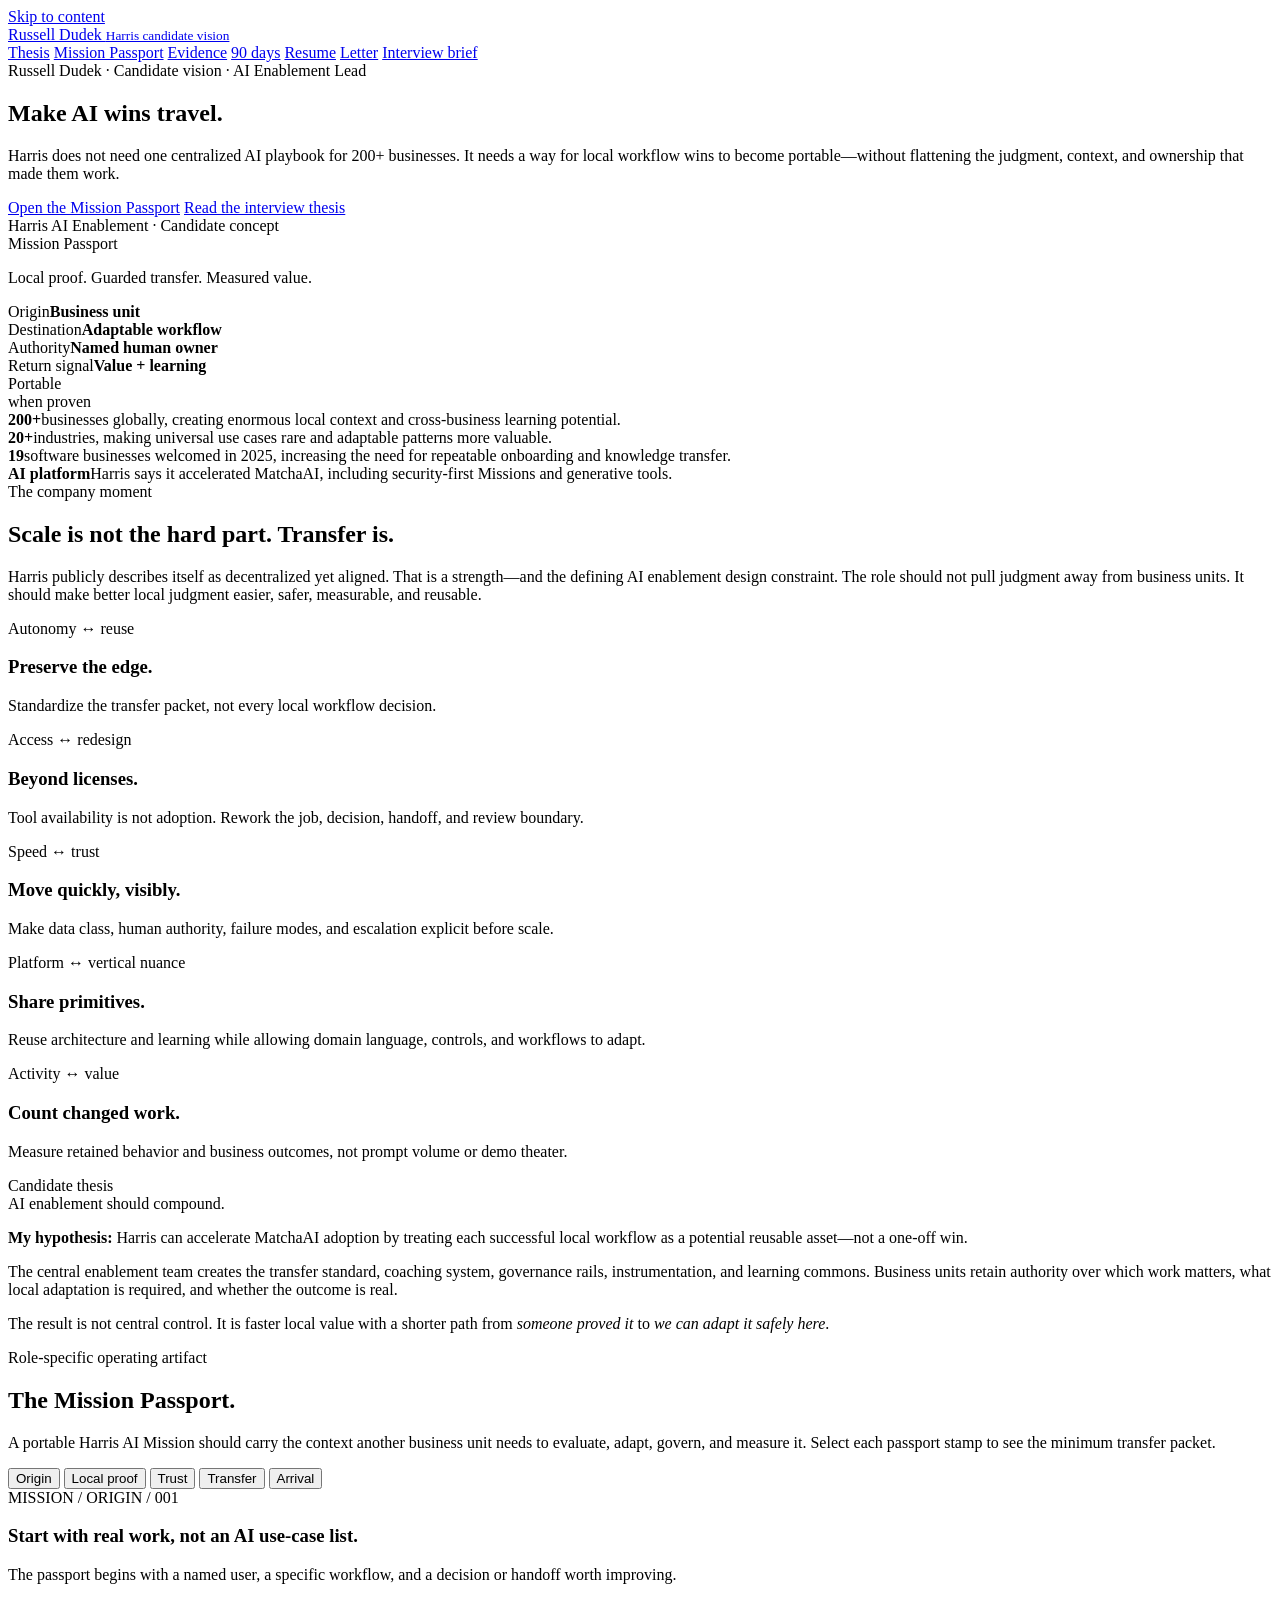
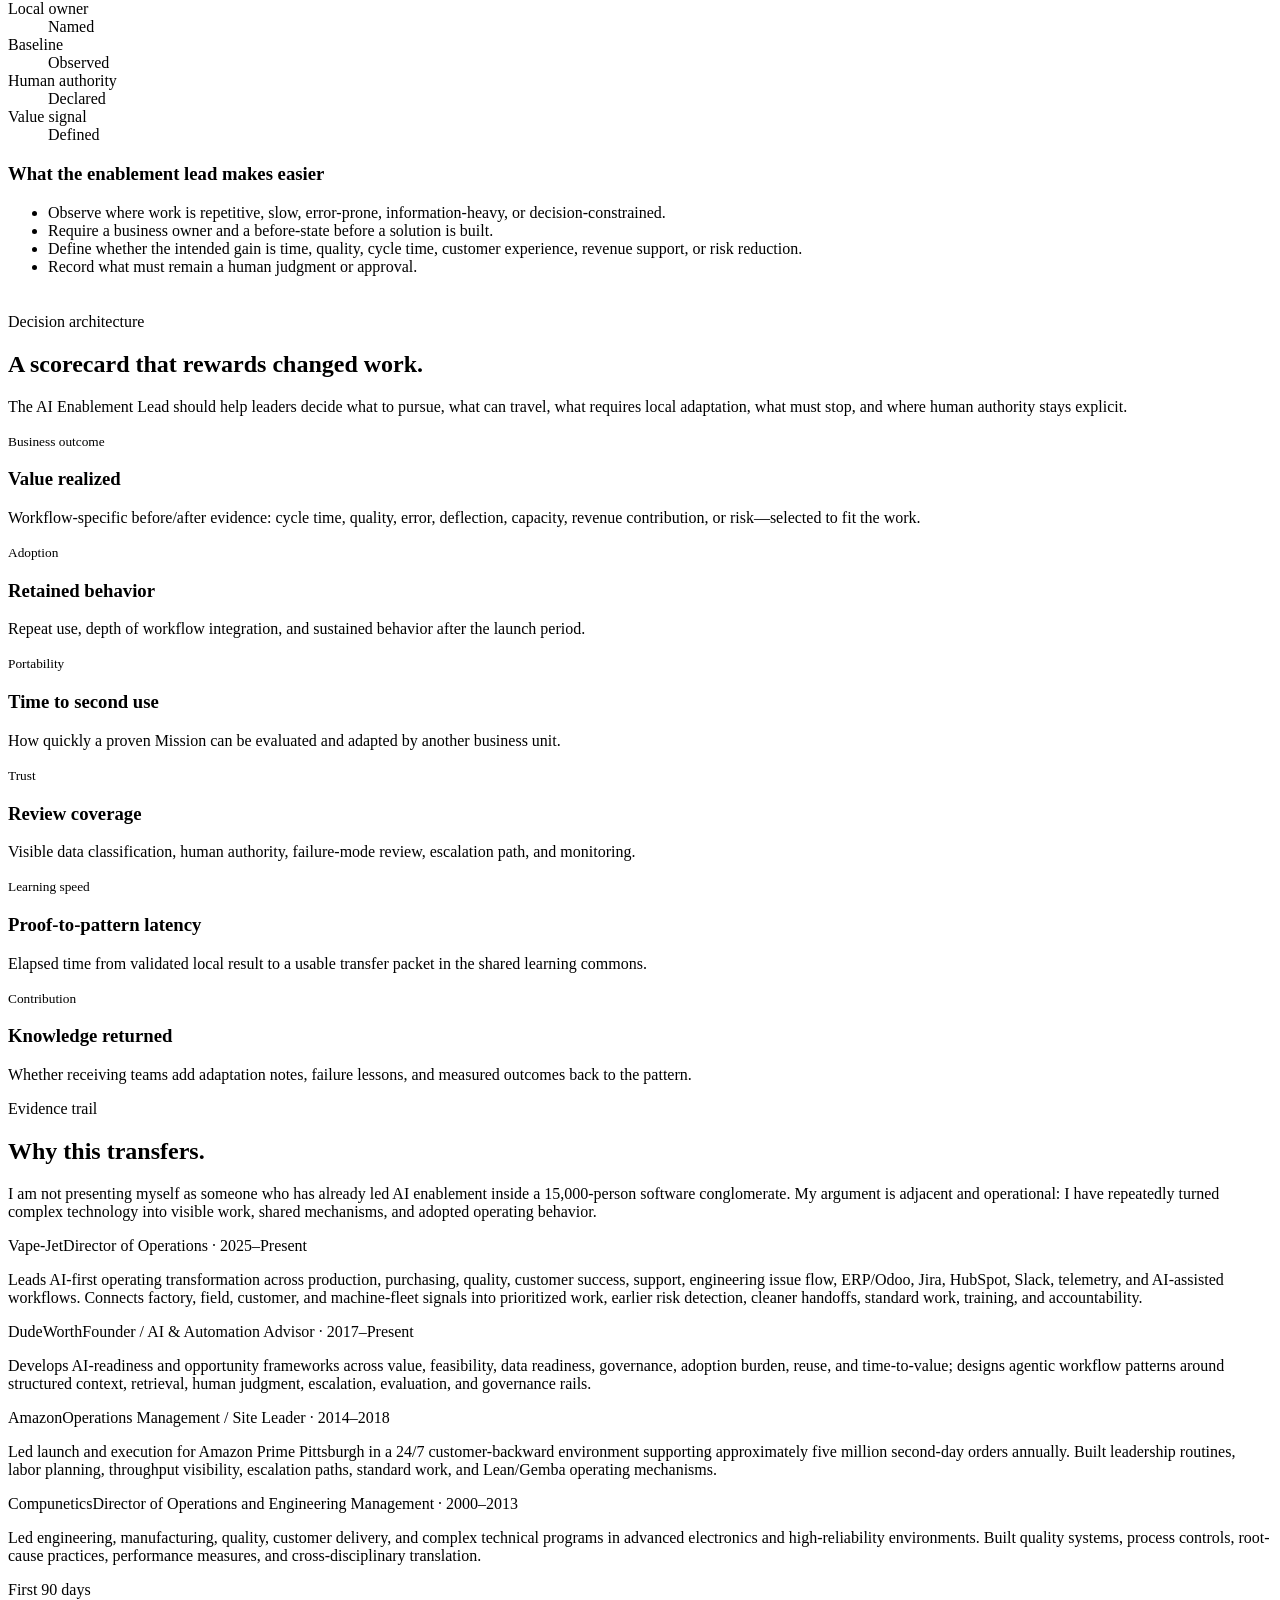
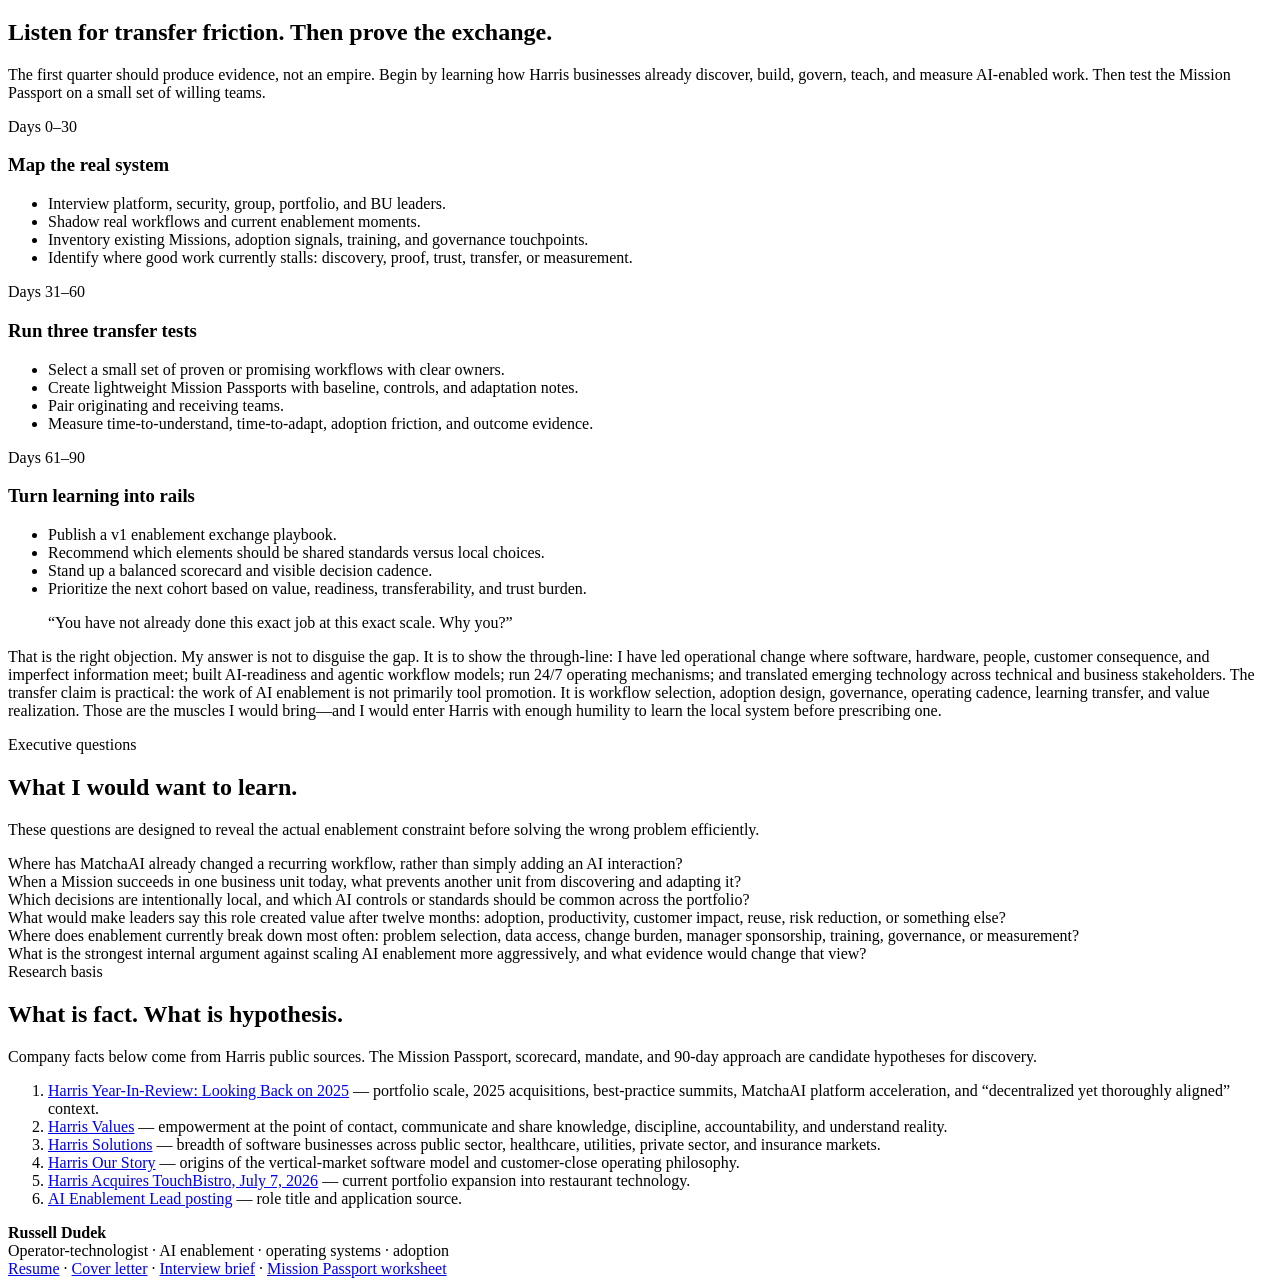
==== index.html @ 9da457a8 "Add candidate vision site" ====
<!doctype html>
<html lang="en">
<head>
  <meta charset="utf-8">
  <meta name="viewport" content="width=device-width,initial-scale=1">
  <meta name="description" content="Russell Dudek candidate vision for Harris AI Enablement Lead: make local AI wins portable without centralizing local judgment.">
  <title>Russell Dudek | AI Enablement Lead Candidate Vision</title>
  <link rel="stylesheet" href="styles.css">
  <script defer src="app.js"></script>
</head>
<body>
<a class="skip-link" href="#main">Skip to content</a>
<header class="site-nav no-print">
  <div class="site-shell inner">
    <a class="brand" href="index.html">Russell Dudek <small>Harris candidate vision</small></a>
    <nav class="nav-links" aria-label="Campaign navigation">
      <a href="#thesis">Thesis</a>
      <a href="#passport">Mission Passport</a>
      <a href="#proof">Evidence</a>
      <a href="#plan">90 days</a>
      <a href="resume.html">Resume</a>
      <a href="cover-letter.html">Letter</a>
      <a href="interview-brief.html">Interview brief</a>
    </nav>
  </div>
</header>

<main id="main">
  <section class="hero">
    <div class="site-shell hero-grid">
      <div>
        <div class="eyebrow">Russell Dudek · Candidate vision · AI Enablement Lead</div>
        <h1>Make AI wins travel.</h1>
        <p class="lede">Harris does not need one centralized AI playbook for 200+ businesses. It needs a way for local workflow wins to become portable—without flattening the judgment, context, and ownership that made them work.</p>
        <div class="hero-actions no-print">
          <a class="button" href="#passport">Open the Mission Passport</a>
          <a class="button secondary" href="interview-brief.html">Read the interview thesis</a>
        </div>
      </div>
      <aside class="passport-cover" aria-label="Mission Passport concept card">
        <div class="passport-mark">Harris AI Enablement · Candidate concept</div>
        <div>
          <div class="passport-title">Mission Passport</div>
          <p>Local proof. Guarded transfer. Measured value.</p>
        </div>
        <div class="passport-meta">
          <div><span>Origin</span><strong>Business unit</strong></div>
          <div><span>Destination</span><strong>Adaptable workflow</strong></div>
          <div><span>Authority</span><strong>Named human owner</strong></div>
          <div><span>Return signal</span><strong>Value + learning</strong></div>
        </div>
        <div class="stamp" aria-hidden="true">Portable<br>when proven</div>
      </aside>
    </div>
  </section>

  <section class="reality-strip" aria-label="Harris company moment">
    <div class="site-shell reality-grid">
      <div class="reality-item"><strong>200+</strong><span>businesses globally, creating enormous local context and cross-business learning potential.</span></div>
      <div class="reality-item"><strong>20+</strong><span>industries, making universal use cases rare and adaptable patterns more valuable.</span></div>
      <div class="reality-item"><strong>19</strong><span>software businesses welcomed in 2025, increasing the need for repeatable onboarding and knowledge transfer.</span></div>
      <div class="reality-item"><strong>AI platform</strong><span>Harris says it accelerated MatchaAI, including security-first Missions and generative tools.</span></div>
    </div>
  </section>

  <section class="section" id="moment">
    <div class="site-shell">
      <div class="section-head">
        <div><div class="eyebrow">The company moment</div><h2>Scale is not the hard part. Transfer is.</h2></div>
        <p>Harris publicly describes itself as decentralized yet aligned. That is a strength—and the defining AI enablement design constraint. The role should not pull judgment away from business units. It should make better local judgment easier, safer, measurable, and reusable.</p>
      </div>
      <div class="tension-board" aria-label="Operating tensions">
        <article class="tension"><div><div class="versus">Autonomy ↔ reuse</div><h3>Preserve the edge.</h3></div><p>Standardize the transfer packet, not every local workflow decision.</p></article>
        <article class="tension"><div><div class="versus">Access ↔ redesign</div><h3>Beyond licenses.</h3></div><p>Tool availability is not adoption. Rework the job, decision, handoff, and review boundary.</p></article>
        <article class="tension"><div><div class="versus">Speed ↔ trust</div><h3>Move quickly, visibly.</h3></div><p>Make data class, human authority, failure modes, and escalation explicit before scale.</p></article>
        <article class="tension"><div><div class="versus">Platform ↔ vertical nuance</div><h3>Share primitives.</h3></div><p>Reuse architecture and learning while allowing domain language, controls, and workflows to adapt.</p></article>
        <article class="tension"><div><div class="versus">Activity ↔ value</div><h3>Count changed work.</h3></div><p>Measure retained behavior and business outcomes, not prompt volume or demo theater.</p></article>
      </div>
    </div>
  </section>

  <section class="section" id="thesis">
    <div class="site-shell thesis-panel">
      <div>
        <div class="eyebrow">Candidate thesis</div>
        <div class="thesis-quote">AI enablement should compound.</div>
      </div>
      <div class="thesis-detail">
        <p><strong>My hypothesis:</strong> Harris can accelerate MatchaAI adoption by treating each successful local workflow as a potential reusable asset—not a one-off win.</p>
        <p>The central enablement team creates the transfer standard, coaching system, governance rails, instrumentation, and learning commons. Business units retain authority over which work matters, what local adaptation is required, and whether the outcome is real.</p>
        <p>The result is not central control. It is faster local value with a shorter path from <em>someone proved it</em> to <em>we can adapt it safely here</em>.</p>
      </div>
    </div>
  </section>

  <section class="section" id="passport">
    <div class="site-shell">
      <div class="section-head">
        <div><div class="eyebrow">Role-specific operating artifact</div><h2>The Mission Passport.</h2></div>
        <p>A portable Harris AI Mission should carry the context another business unit needs to evaluate, adapt, govern, and measure it. Select each passport stamp to see the minimum transfer packet.</p>
      </div>
      <div class="passport-lab">
        <div class="passport-tabs" role="tablist" aria-label="Mission Passport stamps">
          <button class="passport-tab" role="tab" aria-selected="true" aria-controls="passport-panel" data-passport="origin">Origin</button>
          <button class="passport-tab" role="tab" aria-selected="false" aria-controls="passport-panel" data-passport="proof">Local proof</button>
          <button class="passport-tab" role="tab" aria-selected="false" aria-controls="passport-panel" data-passport="trust">Trust</button>
          <button class="passport-tab" role="tab" aria-selected="false" aria-controls="passport-panel" data-passport="transfer">Transfer</button>
          <button class="passport-tab" role="tab" aria-selected="false" aria-controls="passport-panel" data-passport="arrival">Arrival</button>
        </div>
        <div class="passport-panel" id="passport-panel" role="tabpanel" aria-live="polite">
          <article class="passport-card">
            <div class="serial" id="passport-serial">MISSION / ORIGIN / 001</div>
            <h3 id="passport-title">Start with real work, not an AI use-case list.</h3>
            <p id="passport-summary">The passport begins with a named user, a specific workflow, and a decision or handoff worth improving.</p>
            <dl>
              <div><dt>Local owner</dt><dd id="passport-owner">Named</dd></div>
              <div><dt>Baseline</dt><dd id="passport-baseline">Observed</dd></div>
              <div><dt>Human authority</dt><dd id="passport-authority">Declared</dd></div>
              <div><dt>Value signal</dt><dd id="passport-value">Defined</dd></div>
            </dl>
          </article>
          <div class="passport-explain">
            <h3 id="passport-explain-title">What the enablement lead makes easier</h3>
            <ul id="passport-list">
              <li>Observe where work is repetitive, slow, error-prone, information-heavy, or decision-constrained.</li>
              <li>Require a business owner and a before-state before a solution is built.</li>
              <li>Define whether the intended gain is time, quality, cycle time, customer experience, revenue support, or risk reduction.</li>
              <li>Record what must remain a human judgment or approval.</li>
            </ul>
          </div>
        </div>
        <p style="margin:1.2rem 0 0;color:rgba(255,255,255,.68)">This is a candidate operating hypothesis for discovery—not a claim about Harris internal process.</p>
      </div>
    </div>
  </section>

  <section class="section" id="scorecard">
    <div class="site-shell">
      <div class="section-head">
        <div><div class="eyebrow">Decision architecture</div><h2>A scorecard that rewards changed work.</h2></div>
        <p>The AI Enablement Lead should help leaders decide what to pursue, what can travel, what requires local adaptation, what must stop, and where human authority stays explicit.</p>
      </div>
      <div class="scorecard">
        <article class="metric"><small>Business outcome</small><h3>Value realized</h3><p>Workflow-specific before/after evidence: cycle time, quality, error, deflection, capacity, revenue contribution, or risk—selected to fit the work.</p></article>
        <article class="metric"><small>Adoption</small><h3>Retained behavior</h3><p>Repeat use, depth of workflow integration, and sustained behavior after the launch period.</p></article>
        <article class="metric"><small>Portability</small><h3>Time to second use</h3><p>How quickly a proven Mission can be evaluated and adapted by another business unit.</p></article>
        <article class="metric"><small>Trust</small><h3>Review coverage</h3><p>Visible data classification, human authority, failure-mode review, escalation path, and monitoring.</p></article>
        <article class="metric"><small>Learning speed</small><h3>Proof-to-pattern latency</h3><p>Elapsed time from validated local result to a usable transfer packet in the shared learning commons.</p></article>
        <article class="metric"><small>Contribution</small><h3>Knowledge returned</h3><p>Whether receiving teams add adaptation notes, failure lessons, and measured outcomes back to the pattern.</p></article>
      </div>
    </div>
  </section>

  <section class="section" id="proof">
    <div class="site-shell">
      <div class="section-head">
        <div><div class="eyebrow">Evidence trail</div><h2>Why this transfers.</h2></div>
        <p>I am not presenting myself as someone who has already led AI enablement inside a 15,000-person software conglomerate. My argument is adjacent and operational: I have repeatedly turned complex technology into visible work, shared mechanisms, and adopted operating behavior.</p>
      </div>
      <div class="proof-trail">
        <article class="proof-item"><div class="where">Vape-Jet<span>Director of Operations · 2025–Present</span></div><p>Leads AI-first operating transformation across production, purchasing, quality, customer success, support, engineering issue flow, ERP/Odoo, Jira, HubSpot, Slack, telemetry, and AI-assisted workflows. Connects factory, field, customer, and machine-fleet signals into prioritized work, earlier risk detection, cleaner handoffs, standard work, training, and accountability.</p></article>
        <article class="proof-item"><div class="where">DudeWorth<span>Founder / AI & Automation Advisor · 2017–Present</span></div><p>Develops AI-readiness and opportunity frameworks across value, feasibility, data readiness, governance, adoption burden, reuse, and time-to-value; designs agentic workflow patterns around structured context, retrieval, human judgment, escalation, evaluation, and governance rails.</p></article>
        <article class="proof-item"><div class="where">Amazon<span>Operations Management / Site Leader · 2014–2018</span></div><p>Led launch and execution for Amazon Prime Pittsburgh in a 24/7 customer-backward environment supporting approximately five million second-day orders annually. Built leadership routines, labor planning, throughput visibility, escalation paths, standard work, and Lean/Gemba operating mechanisms.</p></article>
        <article class="proof-item"><div class="where">Compunetics<span>Director of Operations and Engineering Management · 2000–2013</span></div><p>Led engineering, manufacturing, quality, customer delivery, and complex technical programs in advanced electronics and high-reliability environments. Built quality systems, process controls, root-cause practices, performance measures, and cross-disciplinary translation.</p></article>
      </div>
    </div>
  </section>

  <section class="section" id="plan">
    <div class="site-shell">
      <div class="section-head">
        <div><div class="eyebrow">First 90 days</div><h2>Listen for transfer friction. Then prove the exchange.</h2></div>
        <p>The first quarter should produce evidence, not an empire. Begin by learning how Harris businesses already discover, build, govern, teach, and measure AI-enabled work. Then test the Mission Passport on a small set of willing teams.</p>
      </div>
      <div class="timeline">
        <article class="phase"><div class="days">Days 0–30</div><h3>Map the real system</h3><ul><li>Interview platform, security, group, portfolio, and BU leaders.</li><li>Shadow real workflows and current enablement moments.</li><li>Inventory existing Missions, adoption signals, training, and governance touchpoints.</li><li>Identify where good work currently stalls: discovery, proof, trust, transfer, or measurement.</li></ul></article>
        <article class="phase"><div class="days">Days 31–60</div><h3>Run three transfer tests</h3><ul><li>Select a small set of proven or promising workflows with clear owners.</li><li>Create lightweight Mission Passports with baseline, controls, and adaptation notes.</li><li>Pair originating and receiving teams.</li><li>Measure time-to-understand, time-to-adapt, adoption friction, and outcome evidence.</li></ul></article>
        <article class="phase"><div class="days">Days 61–90</div><h3>Turn learning into rails</h3><ul><li>Publish a v1 enablement exchange playbook.</li><li>Recommend which elements should be shared standards versus local choices.</li><li>Stand up a balanced scorecard and visible decision cadence.</li><li>Prioritize the next cohort based on value, readiness, transferability, and trust burden.</li></ul></article>
      </div>
    </div>
  </section>

  <section class="section">
    <div class="site-shell objection">
      <blockquote>“You have not already done this exact job at this exact scale. Why you?”</blockquote>
      <p>That is the right objection. My answer is not to disguise the gap. It is to show the through-line: I have led operational change where software, hardware, people, customer consequence, and imperfect information meet; built AI-readiness and agentic workflow models; run 24/7 operating mechanisms; and translated emerging technology across technical and business stakeholders. The transfer claim is practical: the work of AI enablement is not primarily tool promotion. It is workflow selection, adoption design, governance, operating cadence, learning transfer, and value realization. Those are the muscles I would bring—and I would enter Harris with enough humility to learn the local system before prescribing one.</p>
    </div>
  </section>

  <section class="section" id="questions">
    <div class="site-shell">
      <div class="section-head">
        <div><div class="eyebrow">Executive questions</div><h2>What I would want to learn.</h2></div>
        <p>These questions are designed to reveal the actual enablement constraint before solving the wrong problem efficiently.</p>
      </div>
      <div class="questions">
        <div class="question">Where has MatchaAI already changed a recurring workflow, rather than simply adding an AI interaction?</div>
        <div class="question">When a Mission succeeds in one business unit today, what prevents another unit from discovering and adapting it?</div>
        <div class="question">Which decisions are intentionally local, and which AI controls or standards should be common across the portfolio?</div>
        <div class="question">What would make leaders say this role created value after twelve months: adoption, productivity, customer impact, reuse, risk reduction, or something else?</div>
        <div class="question">Where does enablement currently break down most often: problem selection, data access, change burden, manager sponsorship, training, governance, or measurement?</div>
        <div class="question">What is the strongest internal argument against scaling AI enablement more aggressively, and what evidence would change that view?</div>
      </div>
    </div>
  </section>

  <section class="section" id="sources">
    <div class="site-shell">
      <div class="section-head">
        <div><div class="eyebrow">Research basis</div><h2>What is fact. What is hypothesis.</h2></div>
        <p>Company facts below come from Harris public sources. The Mission Passport, scorecard, mandate, and 90-day approach are candidate hypotheses for discovery.</p>
      </div>
      <ol class="sources">
        <li><a href="https://www.harriscomputer.com/news/harris-year-in-review-looking-back-on-2025">Harris Year-In-Review: Looking Back on 2025</a> — portfolio scale, 2025 acquisitions, best-practice summits, MatchaAI platform acceleration, and “decentralized yet thoroughly aligned” context.</li>
        <li><a href="https://www.harriscomputer.com/values">Harris Values</a> — empowerment at the point of contact, communicate and share knowledge, discipline, accountability, and understand reality.</li>
        <li><a href="https://www.harriscomputer.com/solutions">Harris Solutions</a> — breadth of software businesses across public sector, healthcare, utilities, private sector, and insurance markets.</li>
        <li><a href="https://www.harriscomputer.com/our-story">Harris Our Story</a> — origins of the vertical-market software model and customer-close operating philosophy.</li>
        <li><a href="https://www.harriscomputer.com/news/harris-acquires-touchbistro">Harris Acquires TouchBistro, July 7, 2026</a> — current portfolio expansion into restaurant technology.</li>
        <li><a href="https://harriscomputer.wd3.myworkdayjobs.com/en-US/1/job/Texas-United-States/XMLNAME--Remote--AI-Enablement-Lead_R0044690-6?source=LinkedIn">AI Enablement Lead posting</a> — role title and application source.</li>
      </ol>
    </div>
  </section>
</main>

<footer>
  <div class="site-shell footer-grid">
    <div><strong>Russell Dudek</strong><br><span style="color:var(--ink-soft)">Operator-technologist · AI enablement · operating systems · adoption</span></div>
    <div class="no-print"><a href="resume.html">Resume</a> · <a href="cover-letter.html">Cover letter</a> · <a href="interview-brief.html">Interview brief</a> · <a href="mission-passport.html">Mission Passport worksheet</a></div>
  </div>
</footer>
</body>
</html>
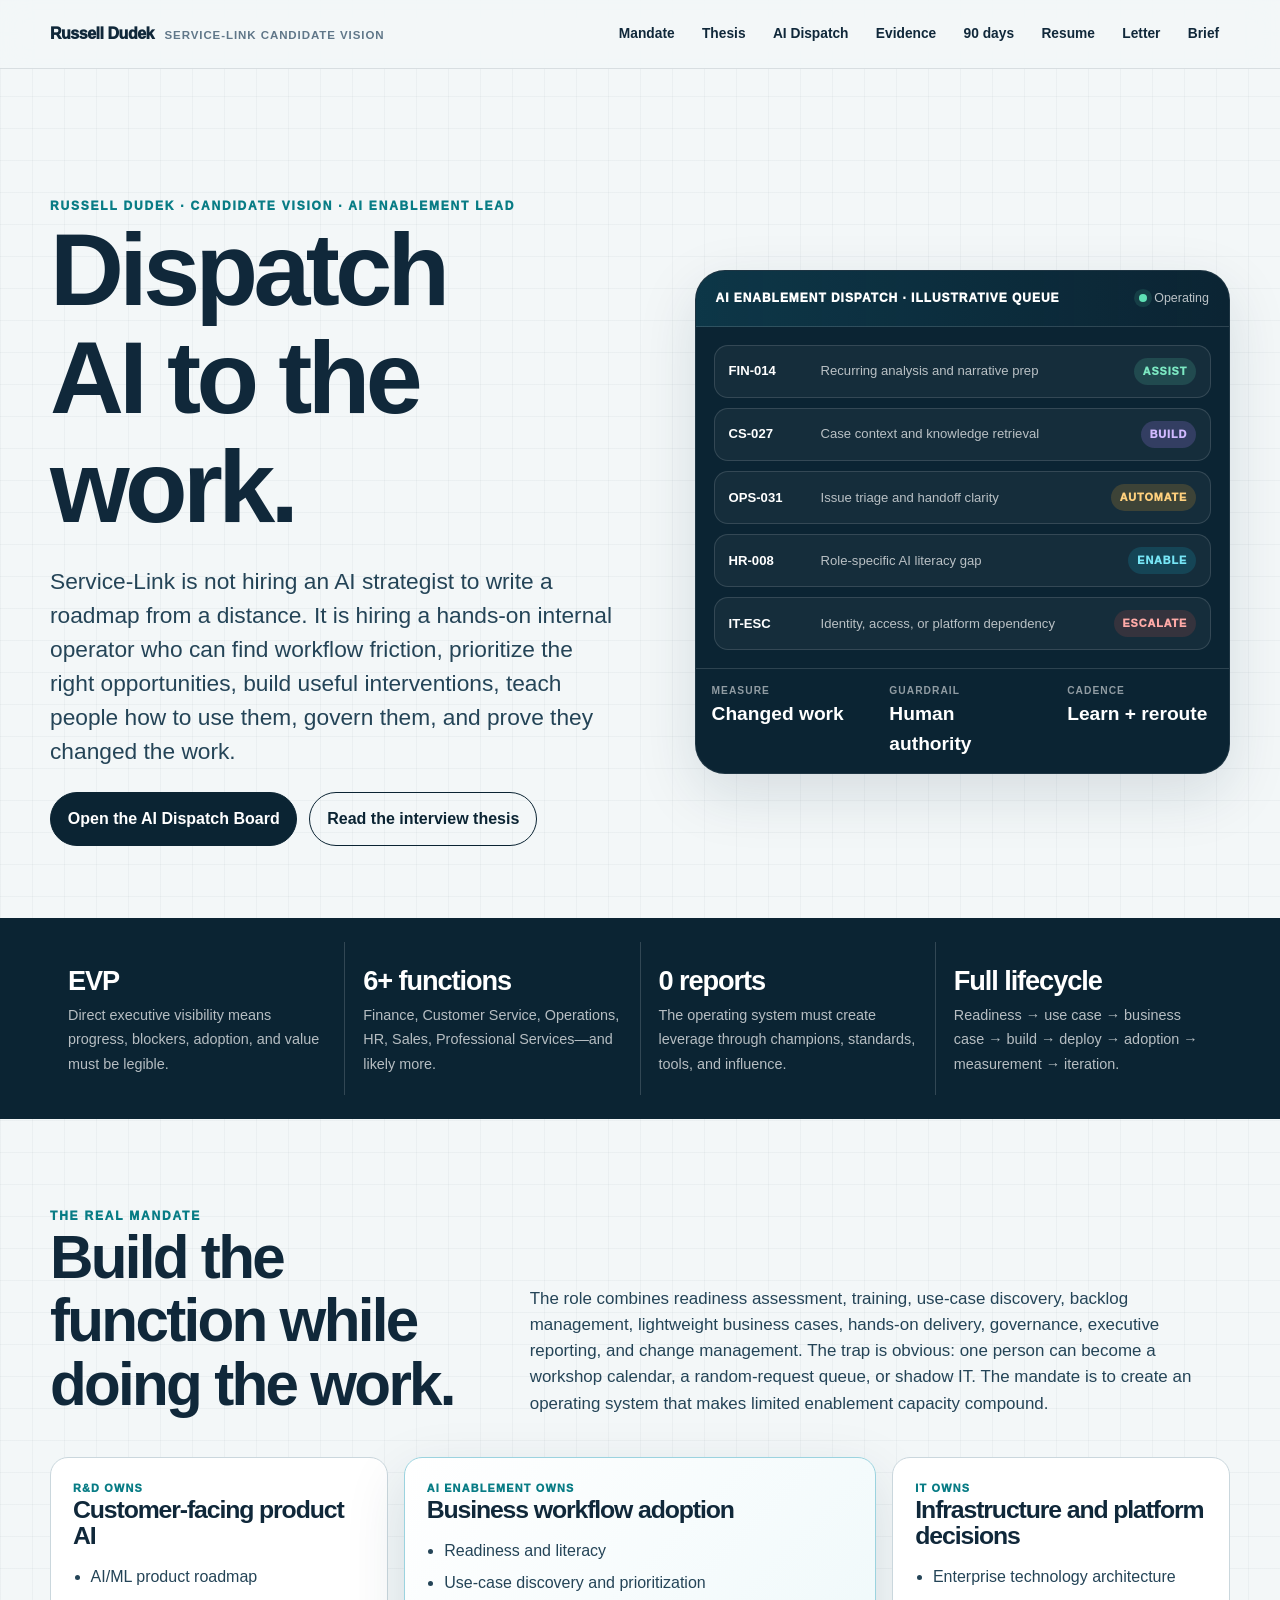
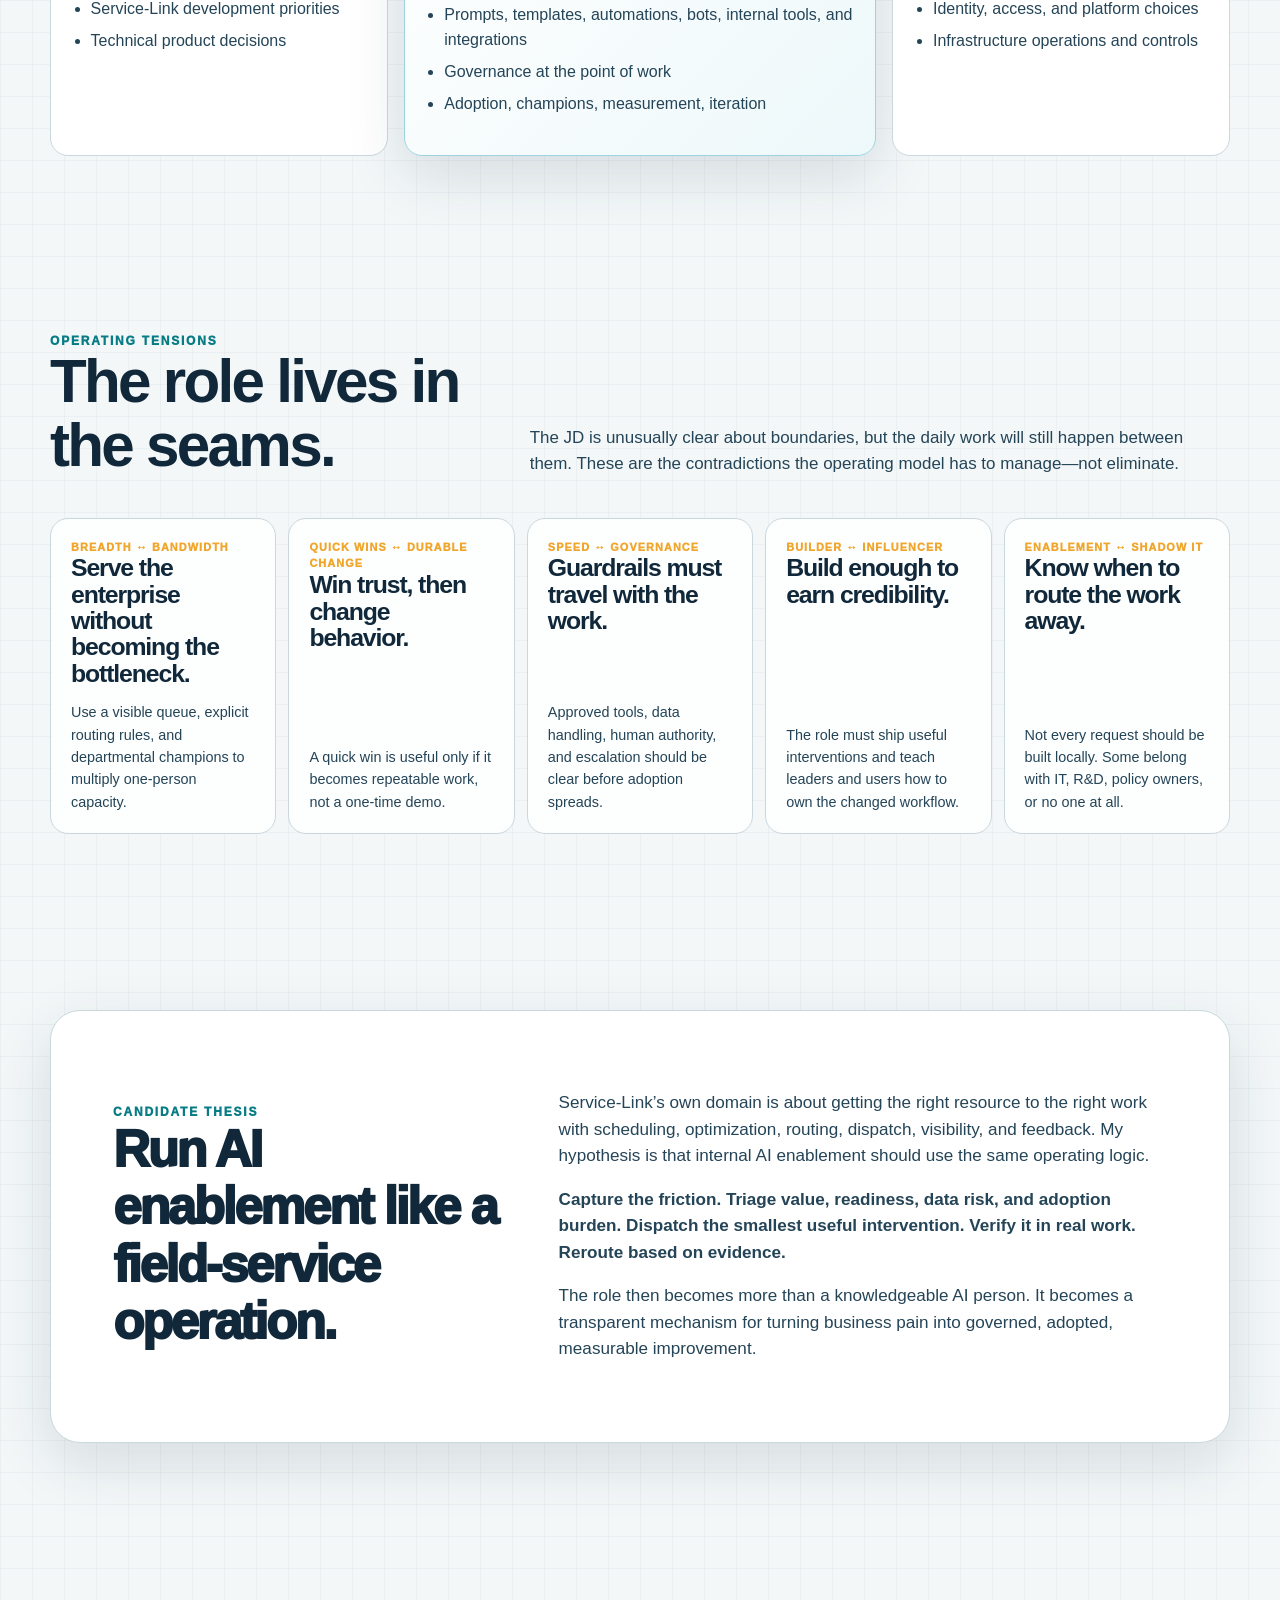
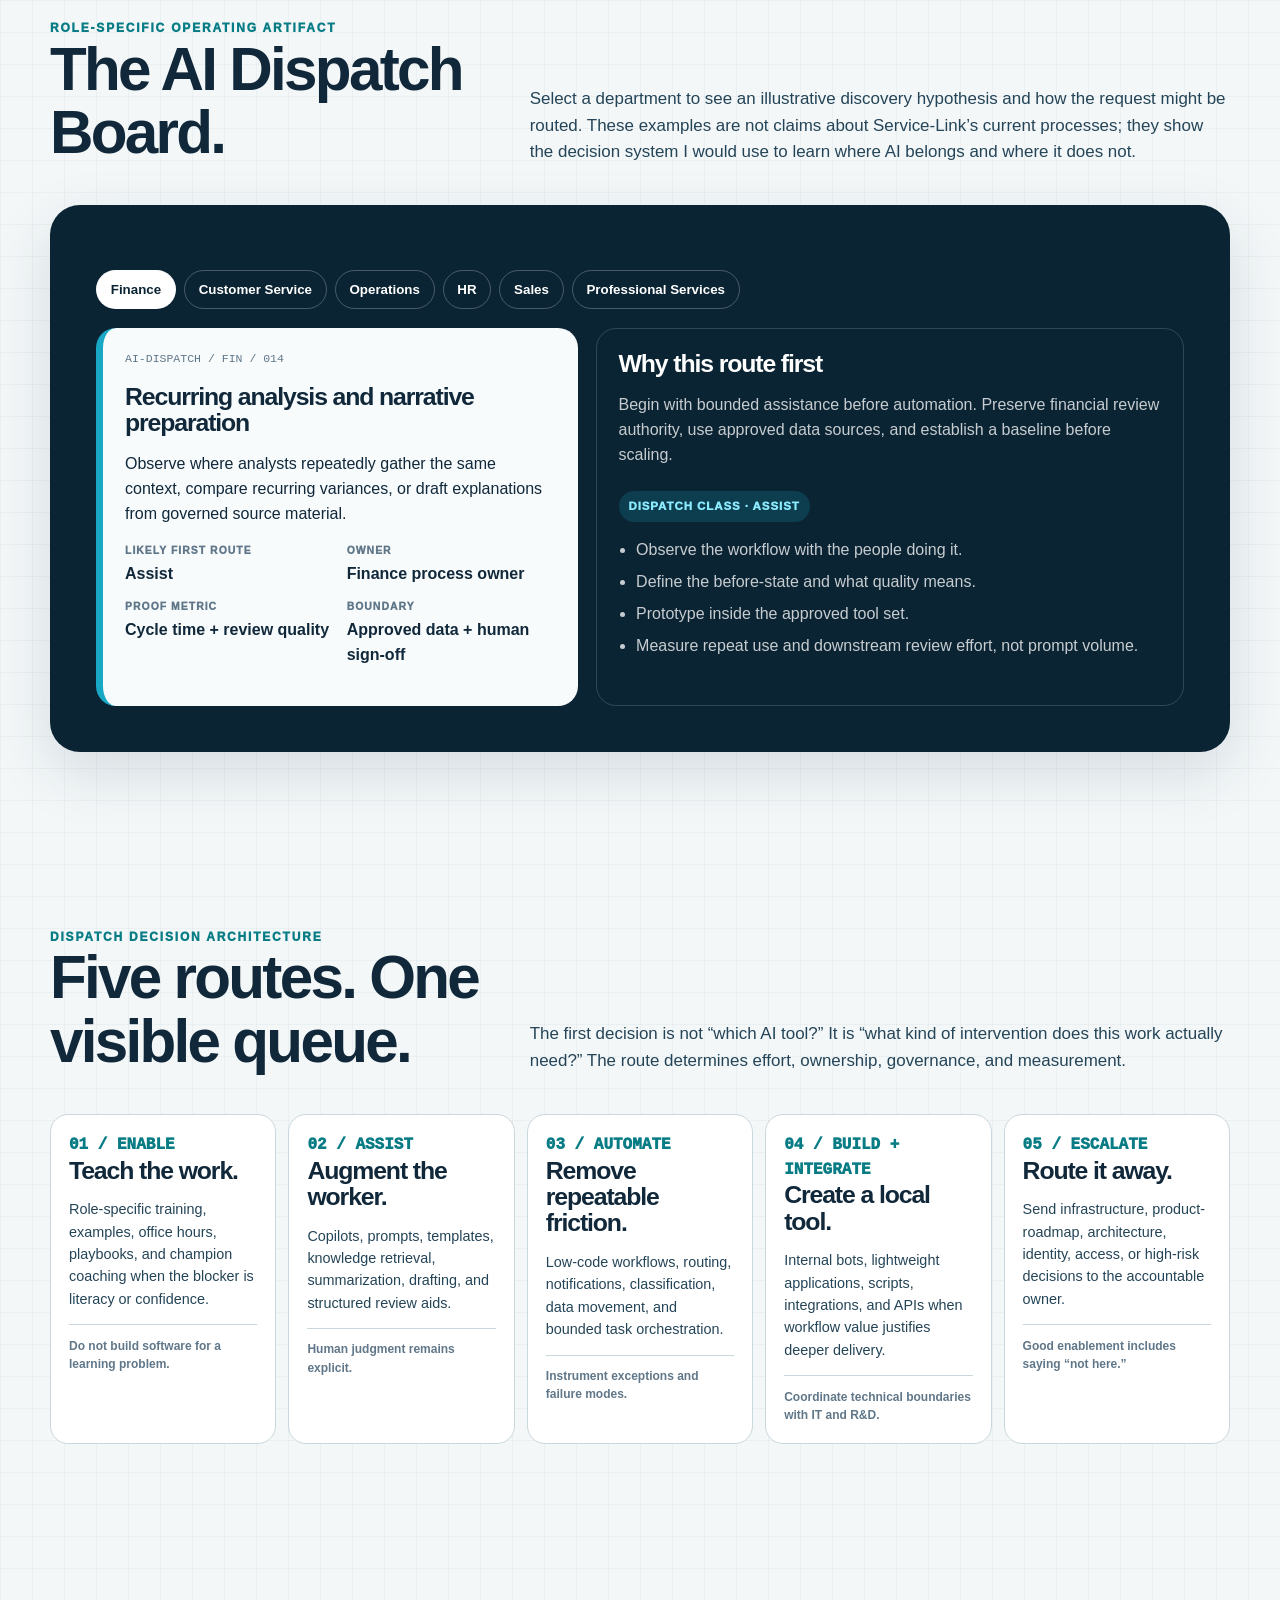
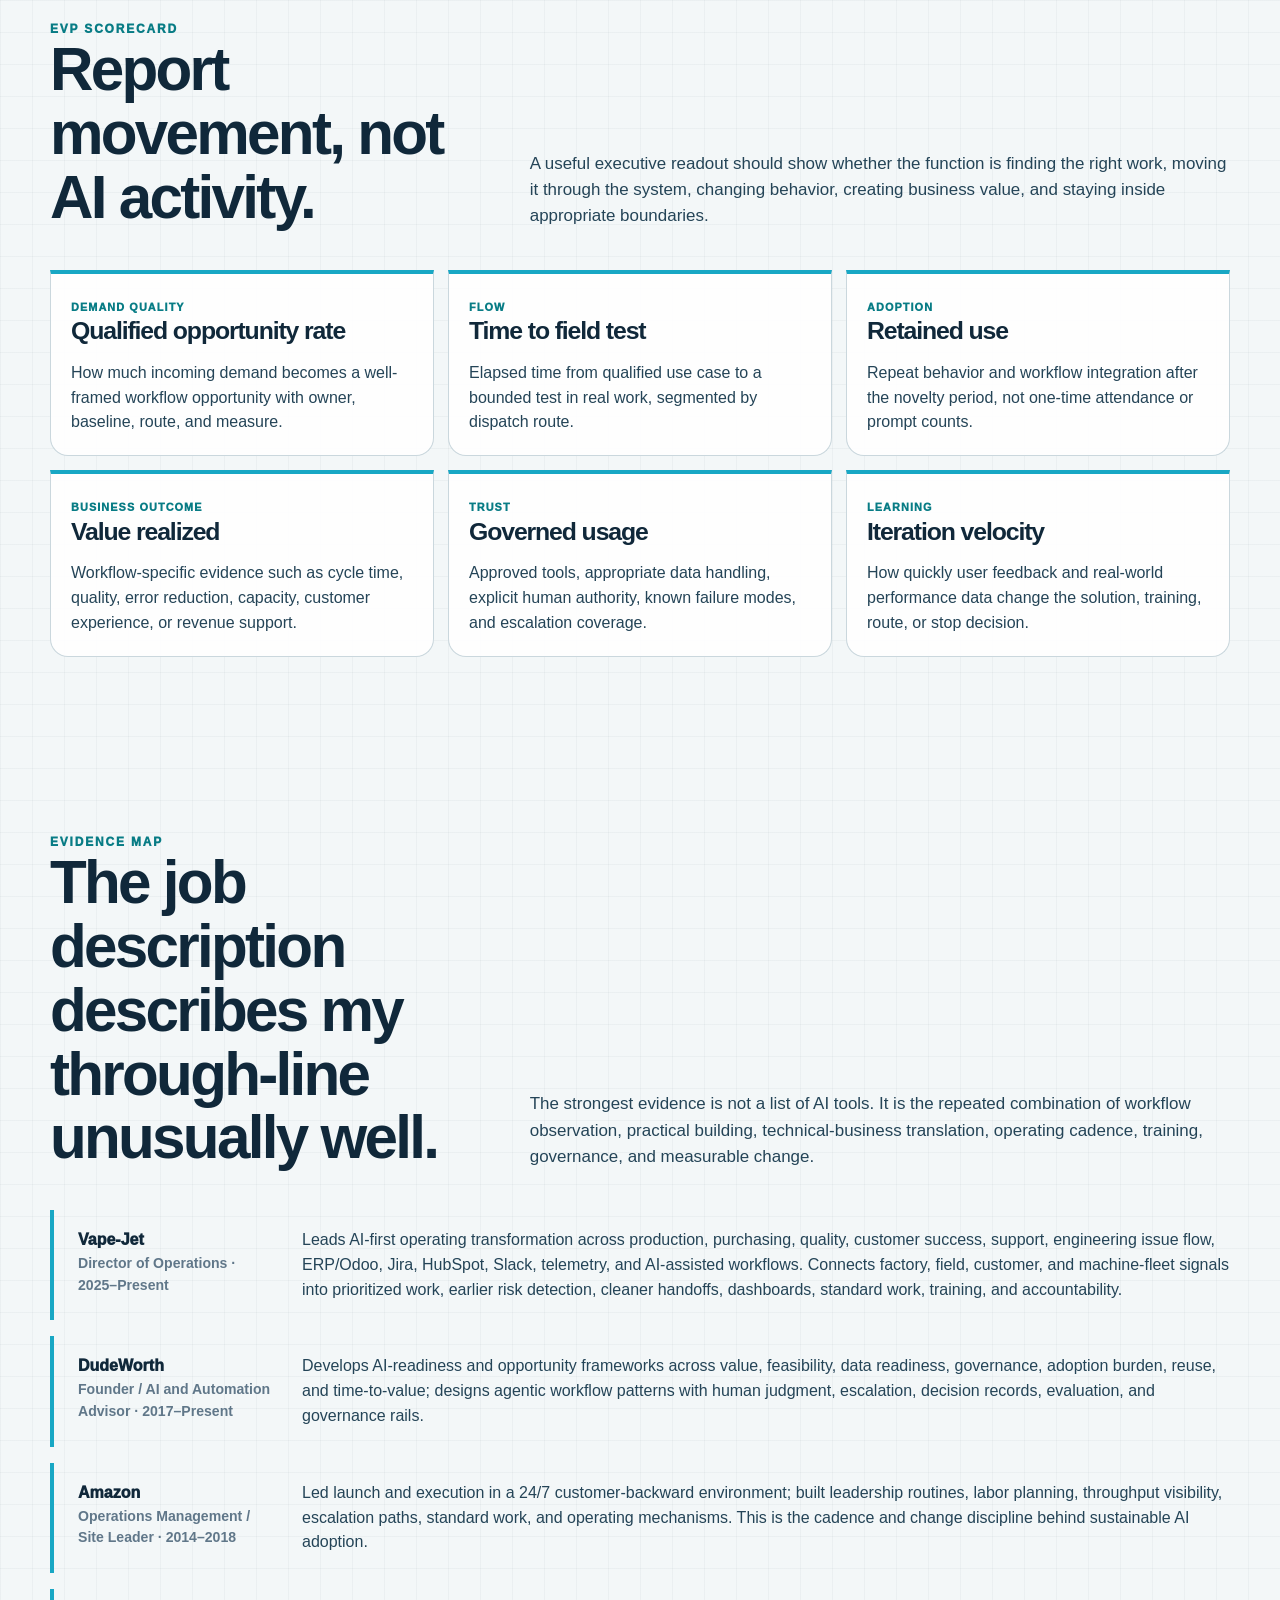
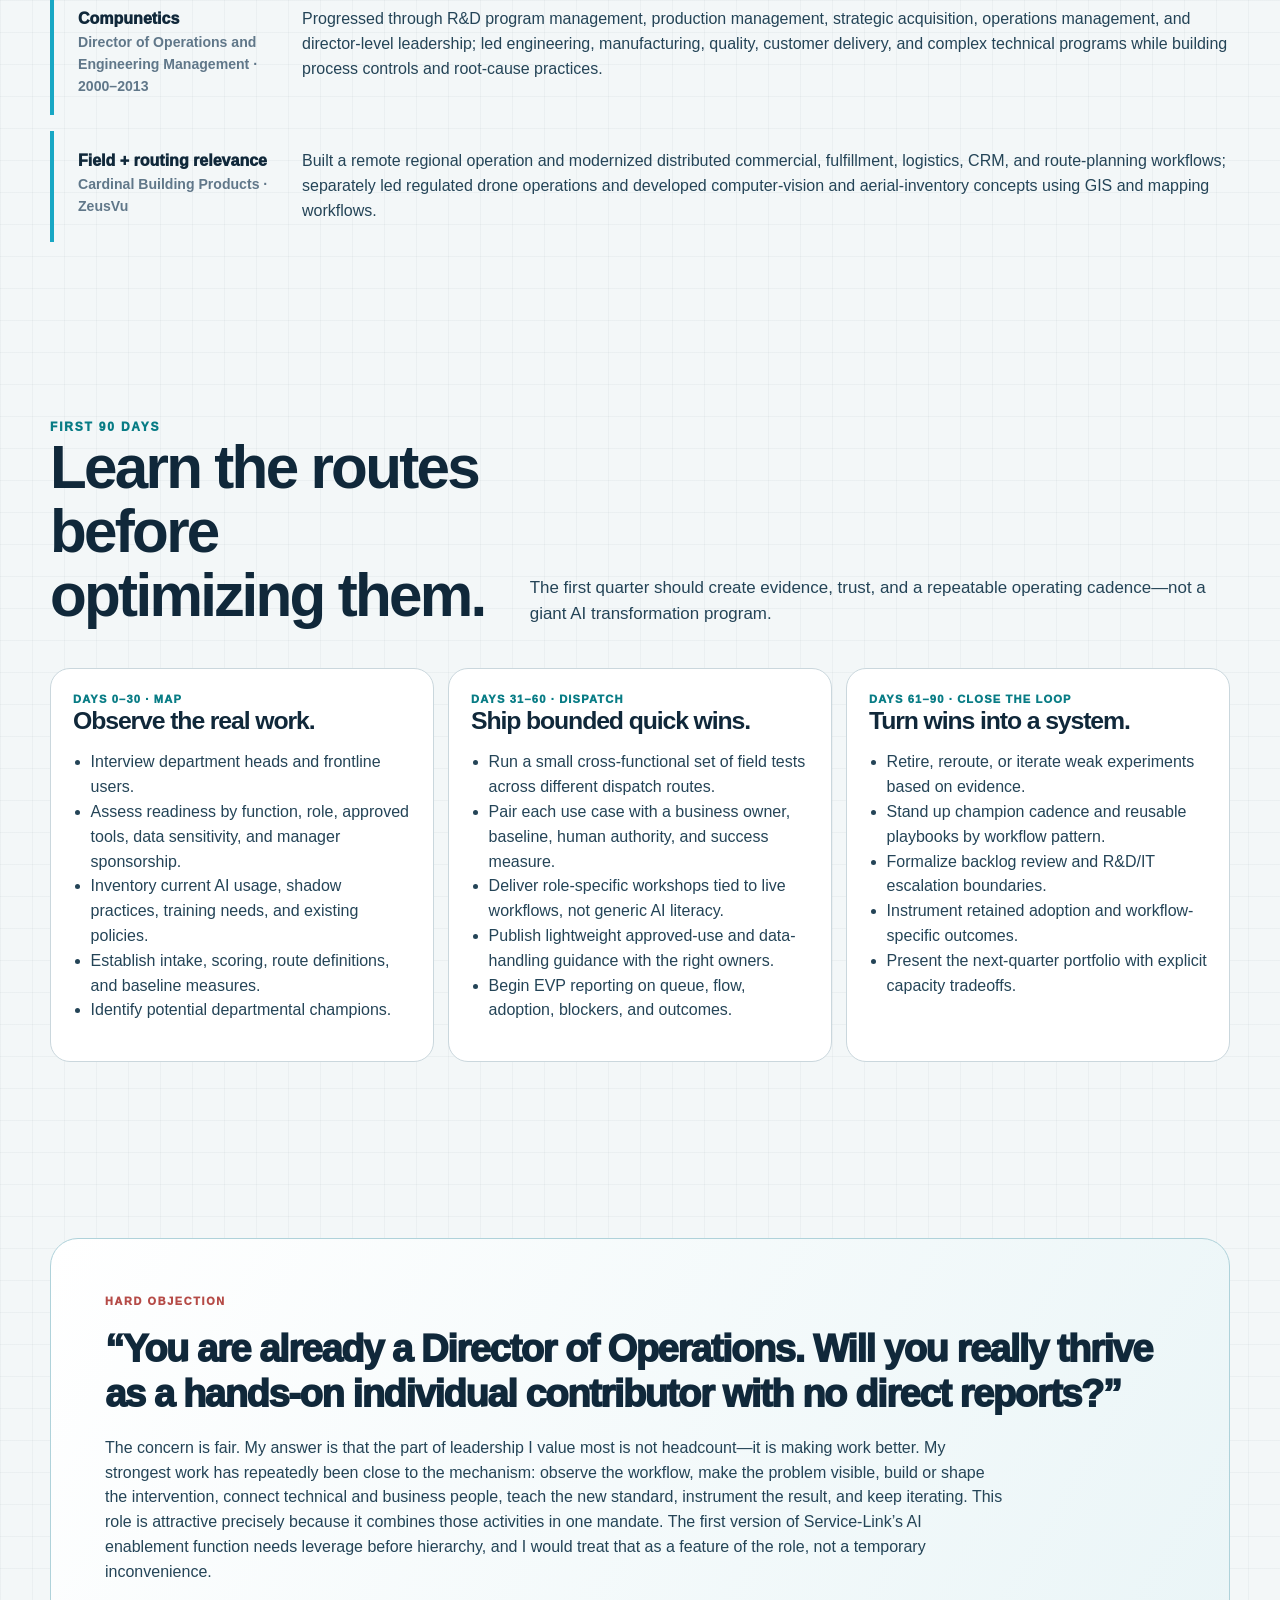
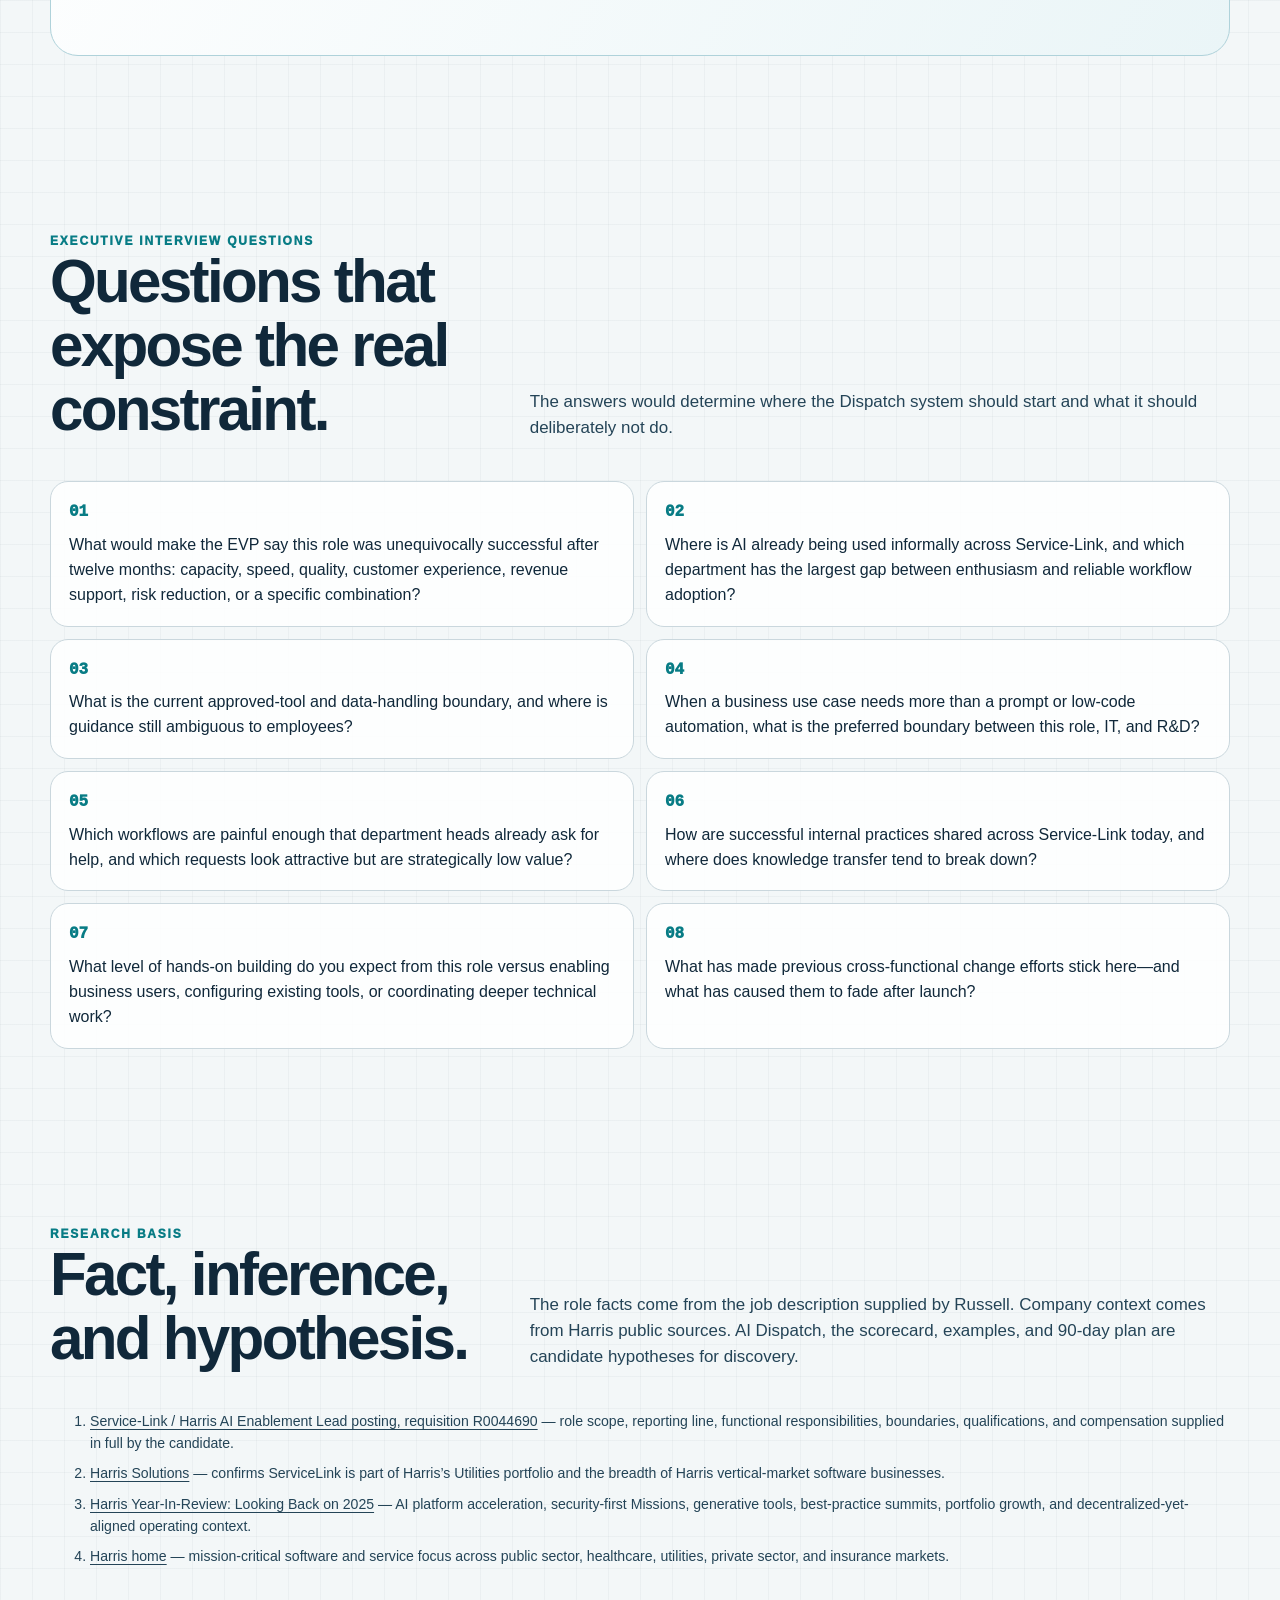
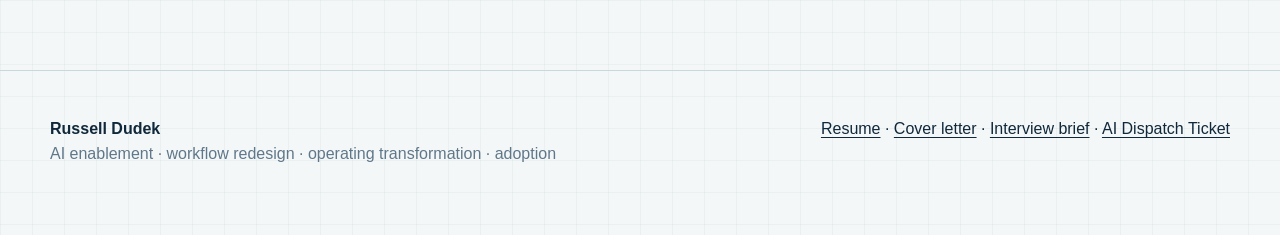
==== commit ffe3fefb: "Replace candidate vision with Service-Link AI Dispatch campaign" ====
--- a/index.html
+++ b/index.html
@@ -3,8 +3,8 @@
 <head>
   <meta charset="utf-8">
   <meta name="viewport" content="width=device-width,initial-scale=1">
-  <meta name="description" content="Russell Dudek candidate vision for Harris AI Enablement Lead: make local AI wins portable without centralizing local judgment.">
-  <title>Russell Dudek | AI Enablement Lead Candidate Vision</title>
+  <meta name="description" content="Russell Dudek candidate vision for Service-Link AI Enablement Lead: dispatch AI to the work, then prove it changed the work.">
+  <title>Russell Dudek | Service-Link AI Enablement Lead Candidate Vision</title>
   <link rel="stylesheet" href="styles.css">
   <script defer src="app.js"></script>
 </head>
@@ -12,124 +12,154 @@
 <a class="skip-link" href="#main">Skip to content</a>
 <header class="site-nav no-print">
   <div class="site-shell inner">
-    <a class="brand" href="index.html">Russell Dudek <small>Harris candidate vision</small></a>
+    <a class="brand" href="index.html">Russell Dudek <small>Service-Link candidate vision</small></a>
     <nav class="nav-links" aria-label="Campaign navigation">
+      <a href="#mandate">Mandate</a>
       <a href="#thesis">Thesis</a>
-      <a href="#passport">Mission Passport</a>
+      <a href="#dispatch">AI Dispatch</a>
       <a href="#proof">Evidence</a>
       <a href="#plan">90 days</a>
       <a href="resume.html">Resume</a>
       <a href="cover-letter.html">Letter</a>
-      <a href="interview-brief.html">Interview brief</a>
+      <a href="interview-brief.html">Brief</a>
     </nav>
   </div>
 </header>
-
 <main id="main">
   <section class="hero">
     <div class="site-shell hero-grid">
       <div>
         <div class="eyebrow">Russell Dudek · Candidate vision · AI Enablement Lead</div>
-        <h1>Make AI wins travel.</h1>
-        <p class="lede">Harris does not need one centralized AI playbook for 200+ businesses. It needs a way for local workflow wins to become portable—without flattening the judgment, context, and ownership that made them work.</p>
+        <h1>Dispatch AI to the work.</h1>
+        <p class="lede">Service-Link is not hiring an AI strategist to write a roadmap from a distance. It is hiring a hands-on internal operator who can find workflow friction, prioritize the right opportunities, build useful interventions, teach people how to use them, govern them, and prove they changed the work.</p>
         <div class="hero-actions no-print">
-          <a class="button" href="#passport">Open the Mission Passport</a>
+          <a class="button" href="#dispatch">Open the AI Dispatch Board</a>
           <a class="button secondary" href="interview-brief.html">Read the interview thesis</a>
         </div>
       </div>
-      <aside class="passport-cover" aria-label="Mission Passport concept card">
-        <div class="passport-mark">Harris AI Enablement · Candidate concept</div>
-        <div>
-          <div class="passport-title">Mission Passport</div>
-          <p>Local proof. Guarded transfer. Measured value.</p>
-        </div>
-        <div class="passport-meta">
-          <div><span>Origin</span><strong>Business unit</strong></div>
-          <div><span>Destination</span><strong>Adaptable workflow</strong></div>
-          <div><span>Authority</span><strong>Named human owner</strong></div>
-          <div><span>Return signal</span><strong>Value + learning</strong></div>
-        </div>
-        <div class="stamp" aria-hidden="true">Portable<br>when proven</div>
+      <aside class="dispatch-console" aria-label="Illustrative AI enablement dispatch queue">
+        <div class="console-top"><div class="console-title">AI Enablement Dispatch · Illustrative queue</div><div class="console-status">Operating</div></div>
+        <div class="queue">
+          <div class="queue-row"><strong>FIN-014</strong><span>Recurring analysis and narrative prep</span><b class="route-badge route-assist">Assist</b></div>
+          <div class="queue-row"><strong>CS-027</strong><span>Case context and knowledge retrieval</span><b class="route-badge route-build">Build</b></div>
+          <div class="queue-row"><strong>OPS-031</strong><span>Issue triage and handoff clarity</span><b class="route-badge route-automate">Automate</b></div>
+          <div class="queue-row"><strong>HR-008</strong><span>Role-specific AI literacy gap</span><b class="route-badge route-enable">Enable</b></div>
+          <div class="queue-row"><strong>IT-ESC</strong><span>Identity, access, or platform dependency</span><b class="route-badge route-escalate">Escalate</b></div>
+        </div>
+        <div class="console-footer">
+          <div class="console-metric"><small>Measure</small><strong>Changed work</strong></div>
+          <div class="console-metric"><small>Guardrail</small><strong>Human authority</strong></div>
+          <div class="console-metric"><small>Cadence</small><strong>Learn + reroute</strong></div>
+        </div>
       </aside>
     </div>
   </section>
 
-  <section class="reality-strip" aria-label="Harris company moment">
-    <div class="site-shell reality-grid">
-      <div class="reality-item"><strong>200+</strong><span>businesses globally, creating enormous local context and cross-business learning potential.</span></div>
-      <div class="reality-item"><strong>20+</strong><span>industries, making universal use cases rare and adaptable patterns more valuable.</span></div>
-      <div class="reality-item"><strong>19</strong><span>software businesses welcomed in 2025, increasing the need for repeatable onboarding and knowledge transfer.</span></div>
-      <div class="reality-item"><strong>AI platform</strong><span>Harris says it accelerated MatchaAI, including security-first Missions and generative tools.</span></div>
-    </div>
-  </section>
-
-  <section class="section" id="moment">
-    <div class="site-shell">
-      <div class="section-head">
-        <div><div class="eyebrow">The company moment</div><h2>Scale is not the hard part. Transfer is.</h2></div>
-        <p>Harris publicly describes itself as decentralized yet aligned. That is a strength—and the defining AI enablement design constraint. The role should not pull judgment away from business units. It should make better local judgment easier, safer, measurable, and reusable.</p>
-      </div>
-      <div class="tension-board" aria-label="Operating tensions">
-        <article class="tension"><div><div class="versus">Autonomy ↔ reuse</div><h3>Preserve the edge.</h3></div><p>Standardize the transfer packet, not every local workflow decision.</p></article>
-        <article class="tension"><div><div class="versus">Access ↔ redesign</div><h3>Beyond licenses.</h3></div><p>Tool availability is not adoption. Rework the job, decision, handoff, and review boundary.</p></article>
-        <article class="tension"><div><div class="versus">Speed ↔ trust</div><h3>Move quickly, visibly.</h3></div><p>Make data class, human authority, failure modes, and escalation explicit before scale.</p></article>
-        <article class="tension"><div><div class="versus">Platform ↔ vertical nuance</div><h3>Share primitives.</h3></div><p>Reuse architecture and learning while allowing domain language, controls, and workflows to adapt.</p></article>
-        <article class="tension"><div><div class="versus">Activity ↔ value</div><h3>Count changed work.</h3></div><p>Measure retained behavior and business outcomes, not prompt volume or demo theater.</p></article>
+  <section class="role-strip" aria-label="Role reality">
+    <div class="site-shell role-grid">
+      <div class="role-fact"><strong>EVP</strong><span>Direct executive visibility means progress, blockers, adoption, and value must be legible.</span></div>
+      <div class="role-fact"><strong>6+ functions</strong><span>Finance, Customer Service, Operations, HR, Sales, Professional Services—and likely more.</span></div>
+      <div class="role-fact"><strong>0 reports</strong><span>The operating system must create leverage through champions, standards, tools, and influence.</span></div>
+      <div class="role-fact"><strong>Full lifecycle</strong><span>Readiness → use case → business case → build → deploy → adoption → measurement → iteration.</span></div>
+    </div>
+  </section>
+
+  <section class="section" id="mandate">
+    <div class="site-shell">
+      <div class="section-head">
+        <div><div class="eyebrow">The real mandate</div><h2>Build the function while doing the work.</h2></div>
+        <p>The role combines readiness assessment, training, use-case discovery, backlog management, lightweight business cases, hands-on delivery, governance, executive reporting, and change management. The trap is obvious: one person can become a workshop calendar, a random-request queue, or shadow IT. The mandate is to create an operating system that makes limited enablement capacity compound.</p>
+      </div>
+      <div class="boundary-map" aria-label="Role boundaries">
+        <article class="boundary"><div class="label">R&D owns</div><h3>Customer-facing product AI</h3><ul><li>AI/ML product roadmap</li><li>Service-Link development priorities</li><li>Technical product decisions</li></ul></article>
+        <article class="boundary center"><div class="label">AI Enablement owns</div><h3>Business workflow adoption</h3><ul><li>Readiness and literacy</li><li>Use-case discovery and prioritization</li><li>Prompts, templates, automations, bots, internal tools, and integrations</li><li>Governance at the point of work</li><li>Adoption, champions, measurement, iteration</li></ul></article>
+        <article class="boundary"><div class="label">IT owns</div><h3>Infrastructure and platform decisions</h3><ul><li>Enterprise technology architecture</li><li>Identity, access, and platform choices</li><li>Infrastructure operations and controls</li></ul></article>
+      </div>
+    </div>
+  </section>
+
+  <section class="section">
+    <div class="site-shell">
+      <div class="section-head">
+        <div><div class="eyebrow">Operating tensions</div><h2>The role lives in the seams.</h2></div>
+        <p>The JD is unusually clear about boundaries, but the daily work will still happen between them. These are the contradictions the operating model has to manage—not eliminate.</p>
+      </div>
+      <div class="tension-board">
+        <article class="tension"><div><div class="versus">Breadth ↔ bandwidth</div><h3>Serve the enterprise without becoming the bottleneck.</h3></div><p>Use a visible queue, explicit routing rules, and departmental champions to multiply one-person capacity.</p></article>
+        <article class="tension"><div><div class="versus">Quick wins ↔ durable change</div><h3>Win trust, then change behavior.</h3></div><p>A quick win is useful only if it becomes repeatable work, not a one-time demo.</p></article>
+        <article class="tension"><div><div class="versus">Speed ↔ governance</div><h3>Guardrails must travel with the work.</h3></div><p>Approved tools, data handling, human authority, and escalation should be clear before adoption spreads.</p></article>
+        <article class="tension"><div><div class="versus">Builder ↔ influencer</div><h3>Build enough to earn credibility.</h3></div><p>The role must ship useful interventions and teach leaders and users how to own the changed workflow.</p></article>
+        <article class="tension"><div><div class="versus">Enablement ↔ shadow IT</div><h3>Know when to route the work away.</h3></div><p>Not every request should be built locally. Some belong with IT, R&D, policy owners, or no one at all.</p></article>
       </div>
     </div>
   </section>
 
   <section class="section" id="thesis">
     <div class="site-shell thesis-panel">
-      <div>
-        <div class="eyebrow">Candidate thesis</div>
-        <div class="thesis-quote">AI enablement should compound.</div>
-      </div>
+      <div><div class="eyebrow">Candidate thesis</div><div class="thesis-quote">Run AI enablement like a field-service operation.</div></div>
       <div class="thesis-detail">
-        <p><strong>My hypothesis:</strong> Harris can accelerate MatchaAI adoption by treating each successful local workflow as a potential reusable asset—not a one-off win.</p>
-        <p>The central enablement team creates the transfer standard, coaching system, governance rails, instrumentation, and learning commons. Business units retain authority over which work matters, what local adaptation is required, and whether the outcome is real.</p>
-        <p>The result is not central control. It is faster local value with a shorter path from <em>someone proved it</em> to <em>we can adapt it safely here</em>.</p>
-      </div>
-    </div>
-  </section>
-
-  <section class="section" id="passport">
-    <div class="site-shell">
-      <div class="section-head">
-        <div><div class="eyebrow">Role-specific operating artifact</div><h2>The Mission Passport.</h2></div>
-        <p>A portable Harris AI Mission should carry the context another business unit needs to evaluate, adapt, govern, and measure it. Select each passport stamp to see the minimum transfer packet.</p>
-      </div>
-      <div class="passport-lab">
-        <div class="passport-tabs" role="tablist" aria-label="Mission Passport stamps">
-          <button class="passport-tab" role="tab" aria-selected="true" aria-controls="passport-panel" data-passport="origin">Origin</button>
-          <button class="passport-tab" role="tab" aria-selected="false" aria-controls="passport-panel" data-passport="proof">Local proof</button>
-          <button class="passport-tab" role="tab" aria-selected="false" aria-controls="passport-panel" data-passport="trust">Trust</button>
-          <button class="passport-tab" role="tab" aria-selected="false" aria-controls="passport-panel" data-passport="transfer">Transfer</button>
-          <button class="passport-tab" role="tab" aria-selected="false" aria-controls="passport-panel" data-passport="arrival">Arrival</button>
-        </div>
-        <div class="passport-panel" id="passport-panel" role="tabpanel" aria-live="polite">
-          <article class="passport-card">
-            <div class="serial" id="passport-serial">MISSION / ORIGIN / 001</div>
-            <h3 id="passport-title">Start with real work, not an AI use-case list.</h3>
-            <p id="passport-summary">The passport begins with a named user, a specific workflow, and a decision or handoff worth improving.</p>
-            <dl>
-              <div><dt>Local owner</dt><dd id="passport-owner">Named</dd></div>
-              <div><dt>Baseline</dt><dd id="passport-baseline">Observed</dd></div>
-              <div><dt>Human authority</dt><dd id="passport-authority">Declared</dd></div>
-              <div><dt>Value signal</dt><dd id="passport-value">Defined</dd></div>
+        <p>Service-Link’s own domain is about getting the right resource to the right work with scheduling, optimization, routing, dispatch, visibility, and feedback. My hypothesis is that internal AI enablement should use the same operating logic.</p>
+        <p><strong>Capture the friction. Triage value, readiness, data risk, and adoption burden. Dispatch the smallest useful intervention. Verify it in real work. Reroute based on evidence.</strong></p>
+        <p>The role then becomes more than a knowledgeable AI person. It becomes a transparent mechanism for turning business pain into governed, adopted, measurable improvement.</p>
+      </div>
+    </div>
+  </section>
+
+  <section class="section" id="dispatch">
+    <div class="site-shell">
+      <div class="section-head">
+        <div><div class="eyebrow">Role-specific operating artifact</div><h2>The AI Dispatch Board.</h2></div>
+        <p>Select a department to see an illustrative discovery hypothesis and how the request might be routed. These examples are not claims about Service-Link’s current processes; they show the decision system I would use to learn where AI belongs and where it does not.</p>
+      </div>
+      <div class="dispatch-lab">
+        <div class="dispatch-tabs" role="tablist" aria-label="Department dispatch examples">
+          <button class="dispatch-tab" role="tab" aria-selected="true" aria-controls="dispatch-panel" data-dept="finance">Finance</button>
+          <button class="dispatch-tab" role="tab" aria-selected="false" aria-controls="dispatch-panel" data-dept="customer">Customer Service</button>
+          <button class="dispatch-tab" role="tab" aria-selected="false" aria-controls="dispatch-panel" data-dept="operations">Operations</button>
+          <button class="dispatch-tab" role="tab" aria-selected="false" aria-controls="dispatch-panel" data-dept="hr">HR</button>
+          <button class="dispatch-tab" role="tab" aria-selected="false" aria-controls="dispatch-panel" data-dept="sales">Sales</button>
+          <button class="dispatch-tab" role="tab" aria-selected="false" aria-controls="dispatch-panel" data-dept="ps">Professional Services</button>
+        </div>
+        <div class="dispatch-panel" id="dispatch-panel" role="tabpanel" aria-live="polite">
+          <article class="ticket-card">
+            <div class="ticket-id" id="ticket-id">AI-DISPATCH / FIN / 014</div>
+            <h3 id="ticket-title">Recurring analysis and narrative preparation</h3>
+            <p id="ticket-summary">Observe where analysts repeatedly gather the same context, compare recurring variances, or draft explanations from governed source material.</p>
+            <dl class="ticket-fields">
+              <div><dt>Likely first route</dt><dd id="ticket-route">Assist</dd></div>
+              <div><dt>Owner</dt><dd id="ticket-owner">Finance process owner</dd></div>
+              <div><dt>Proof metric</dt><dd id="ticket-metric">Cycle time + review quality</dd></div>
+              <div><dt>Boundary</dt><dd id="ticket-boundary">Approved data + human sign-off</dd></div>
             </dl>
           </article>
-          <div class="passport-explain">
-            <h3 id="passport-explain-title">What the enablement lead makes easier</h3>
-            <ul id="passport-list">
-              <li>Observe where work is repetitive, slow, error-prone, information-heavy, or decision-constrained.</li>
-              <li>Require a business owner and a before-state before a solution is built.</li>
-              <li>Define whether the intended gain is time, quality, cycle time, customer experience, revenue support, or risk reduction.</li>
-              <li>Record what must remain a human judgment or approval.</li>
+          <div class="route-panel">
+            <h3 id="route-title">Why this route first</h3>
+            <p id="route-summary">Begin with bounded assistance before automation. Preserve financial review authority, use approved data sources, and establish a baseline before scaling.</p>
+            <span class="route-pill" id="route-pill">Dispatch class · Assist</span>
+            <ul id="route-list">
+              <li>Observe the workflow with the people doing it.</li>
+              <li>Define the before-state and what quality means.</li>
+              <li>Prototype inside the approved tool set.</li>
+              <li>Measure repeat use and downstream review effort, not prompt volume.</li>
             </ul>
           </div>
         </div>
-        <p style="margin:1.2rem 0 0;color:rgba(255,255,255,.68)">This is a candidate operating hypothesis for discovery—not a claim about Harris internal process.</p>
+      </div>
+    </div>
+  </section>
+
+  <section class="section" id="routes">
+    <div class="site-shell">
+      <div class="section-head">
+        <div><div class="eyebrow">Dispatch decision architecture</div><h2>Five routes. One visible queue.</h2></div>
+        <p>The first decision is not “which AI tool?” It is “what kind of intervention does this work actually need?” The route determines effort, ownership, governance, and measurement.</p>
+      </div>
+      <div class="route-grid">
+        <article class="route-card"><div class="num">01 / ENABLE</div><h3>Teach the work.</h3><p>Role-specific training, examples, office hours, playbooks, and champion coaching when the blocker is literacy or confidence.</p><div class="boundary-note">Do not build software for a learning problem.</div></article>
+        <article class="route-card"><div class="num">02 / ASSIST</div><h3>Augment the worker.</h3><p>Copilots, prompts, templates, knowledge retrieval, summarization, drafting, and structured review aids.</p><div class="boundary-note">Human judgment remains explicit.</div></article>
+        <article class="route-card"><div class="num">03 / AUTOMATE</div><h3>Remove repeatable friction.</h3><p>Low-code workflows, routing, notifications, classification, data movement, and bounded task orchestration.</p><div class="boundary-note">Instrument exceptions and failure modes.</div></article>
+        <article class="route-card"><div class="num">04 / BUILD + INTEGRATE</div><h3>Create a local tool.</h3><p>Internal bots, lightweight applications, scripts, integrations, and APIs when workflow value justifies deeper delivery.</p><div class="boundary-note">Coordinate technical boundaries with IT and R&D.</div></article>
+        <article class="route-card"><div class="num">05 / ESCALATE</div><h3>Route it away.</h3><p>Send infrastructure, product-roadmap, architecture, identity, access, or high-risk decisions to the accountable owner.</p><div class="boundary-note">Good enablement includes saying “not here.”</div></article>
       </div>
     </div>
   </section>
@@ -137,16 +167,16 @@
   <section class="section" id="scorecard">
     <div class="site-shell">
       <div class="section-head">
-        <div><div class="eyebrow">Decision architecture</div><h2>A scorecard that rewards changed work.</h2></div>
-        <p>The AI Enablement Lead should help leaders decide what to pursue, what can travel, what requires local adaptation, what must stop, and where human authority stays explicit.</p>
+        <div><div class="eyebrow">EVP scorecard</div><h2>Report movement, not AI activity.</h2></div>
+        <p>A useful executive readout should show whether the function is finding the right work, moving it through the system, changing behavior, creating business value, and staying inside appropriate boundaries.</p>
       </div>
       <div class="scorecard">
-        <article class="metric"><small>Business outcome</small><h3>Value realized</h3><p>Workflow-specific before/after evidence: cycle time, quality, error, deflection, capacity, revenue contribution, or risk—selected to fit the work.</p></article>
-        <article class="metric"><small>Adoption</small><h3>Retained behavior</h3><p>Repeat use, depth of workflow integration, and sustained behavior after the launch period.</p></article>
-        <article class="metric"><small>Portability</small><h3>Time to second use</h3><p>How quickly a proven Mission can be evaluated and adapted by another business unit.</p></article>
-        <article class="metric"><small>Trust</small><h3>Review coverage</h3><p>Visible data classification, human authority, failure-mode review, escalation path, and monitoring.</p></article>
-        <article class="metric"><small>Learning speed</small><h3>Proof-to-pattern latency</h3><p>Elapsed time from validated local result to a usable transfer packet in the shared learning commons.</p></article>
-        <article class="metric"><small>Contribution</small><h3>Knowledge returned</h3><p>Whether receiving teams add adaptation notes, failure lessons, and measured outcomes back to the pattern.</p></article>
+        <article class="metric"><small>Demand quality</small><h3>Qualified opportunity rate</h3><p>How much incoming demand becomes a well-framed workflow opportunity with owner, baseline, route, and measure.</p></article>
+        <article class="metric"><small>Flow</small><h3>Time to field test</h3><p>Elapsed time from qualified use case to a bounded test in real work, segmented by dispatch route.</p></article>
+        <article class="metric"><small>Adoption</small><h3>Retained use</h3><p>Repeat behavior and workflow integration after the novelty period, not one-time attendance or prompt counts.</p></article>
+        <article class="metric"><small>Business outcome</small><h3>Value realized</h3><p>Workflow-specific evidence such as cycle time, quality, error reduction, capacity, customer experience, or revenue support.</p></article>
+        <article class="metric"><small>Trust</small><h3>Governed usage</h3><p>Approved tools, appropriate data handling, explicit human authority, known failure modes, and escalation coverage.</p></article>
+        <article class="metric"><small>Learning</small><h3>Iteration velocity</h3><p>How quickly user feedback and real-world performance data change the solution, training, route, or stop decision.</p></article>
       </div>
     </div>
   </section>
@@ -154,14 +184,15 @@
   <section class="section" id="proof">
     <div class="site-shell">
       <div class="section-head">
-        <div><div class="eyebrow">Evidence trail</div><h2>Why this transfers.</h2></div>
-        <p>I am not presenting myself as someone who has already led AI enablement inside a 15,000-person software conglomerate. My argument is adjacent and operational: I have repeatedly turned complex technology into visible work, shared mechanisms, and adopted operating behavior.</p>
+        <div><div class="eyebrow">Evidence map</div><h2>The job description describes my through-line unusually well.</h2></div>
+        <p>The strongest evidence is not a list of AI tools. It is the repeated combination of workflow observation, practical building, technical-business translation, operating cadence, training, governance, and measurable change.</p>
       </div>
       <div class="proof-trail">
-        <article class="proof-item"><div class="where">Vape-Jet<span>Director of Operations · 2025–Present</span></div><p>Leads AI-first operating transformation across production, purchasing, quality, customer success, support, engineering issue flow, ERP/Odoo, Jira, HubSpot, Slack, telemetry, and AI-assisted workflows. Connects factory, field, customer, and machine-fleet signals into prioritized work, earlier risk detection, cleaner handoffs, standard work, training, and accountability.</p></article>
-        <article class="proof-item"><div class="where">DudeWorth<span>Founder / AI & Automation Advisor · 2017–Present</span></div><p>Develops AI-readiness and opportunity frameworks across value, feasibility, data readiness, governance, adoption burden, reuse, and time-to-value; designs agentic workflow patterns around structured context, retrieval, human judgment, escalation, evaluation, and governance rails.</p></article>
-        <article class="proof-item"><div class="where">Amazon<span>Operations Management / Site Leader · 2014–2018</span></div><p>Led launch and execution for Amazon Prime Pittsburgh in a 24/7 customer-backward environment supporting approximately five million second-day orders annually. Built leadership routines, labor planning, throughput visibility, escalation paths, standard work, and Lean/Gemba operating mechanisms.</p></article>
-        <article class="proof-item"><div class="where">Compunetics<span>Director of Operations and Engineering Management · 2000–2013</span></div><p>Led engineering, manufacturing, quality, customer delivery, and complex technical programs in advanced electronics and high-reliability environments. Built quality systems, process controls, root-cause practices, performance measures, and cross-disciplinary translation.</p></article>
+        <article class="proof-item"><div class="where">Vape-Jet<span>Director of Operations · 2025–Present</span></div><p>Leads AI-first operating transformation across production, purchasing, quality, customer success, support, engineering issue flow, ERP/Odoo, Jira, HubSpot, Slack, telemetry, and AI-assisted workflows. Connects factory, field, customer, and machine-fleet signals into prioritized work, earlier risk detection, cleaner handoffs, dashboards, standard work, training, and accountability.</p></article>
+        <article class="proof-item"><div class="where">DudeWorth<span>Founder / AI and Automation Advisor · 2017–Present</span></div><p>Develops AI-readiness and opportunity frameworks across value, feasibility, data readiness, governance, adoption burden, reuse, and time-to-value; designs agentic workflow patterns with human judgment, escalation, decision records, evaluation, and governance rails.</p></article>
+        <article class="proof-item"><div class="where">Amazon<span>Operations Management / Site Leader · 2014–2018</span></div><p>Led launch and execution in a 24/7 customer-backward environment; built leadership routines, labor planning, throughput visibility, escalation paths, standard work, and operating mechanisms. This is the cadence and change discipline behind sustainable AI adoption.</p></article>
+        <article class="proof-item"><div class="where">Compunetics<span>Director of Operations and Engineering Management · 2000–2013</span></div><p>Progressed through R&D program management, production management, strategic acquisition, operations management, and director-level leadership; led engineering, manufacturing, quality, customer delivery, and complex technical programs while building process controls and root-cause practices.</p></article>
+        <article class="proof-item"><div class="where">Field + routing relevance<span>Cardinal Building Products · ZeusVu</span></div><p>Built a remote regional operation and modernized distributed commercial, fulfillment, logistics, CRM, and route-planning workflows; separately led regulated drone operations and developed computer-vision and aerial-inventory concepts using GIS and mapping workflows.</p></article>
       </div>
     </div>
   </section>
@@ -169,63 +200,56 @@
   <section class="section" id="plan">
     <div class="site-shell">
       <div class="section-head">
-        <div><div class="eyebrow">First 90 days</div><h2>Listen for transfer friction. Then prove the exchange.</h2></div>
-        <p>The first quarter should produce evidence, not an empire. Begin by learning how Harris businesses already discover, build, govern, teach, and measure AI-enabled work. Then test the Mission Passport on a small set of willing teams.</p>
+        <div><div class="eyebrow">First 90 days</div><h2>Learn the routes before optimizing them.</h2></div>
+        <p>The first quarter should create evidence, trust, and a repeatable operating cadence—not a giant AI transformation program.</p>
       </div>
       <div class="timeline">
-        <article class="phase"><div class="days">Days 0–30</div><h3>Map the real system</h3><ul><li>Interview platform, security, group, portfolio, and BU leaders.</li><li>Shadow real workflows and current enablement moments.</li><li>Inventory existing Missions, adoption signals, training, and governance touchpoints.</li><li>Identify where good work currently stalls: discovery, proof, trust, transfer, or measurement.</li></ul></article>
-        <article class="phase"><div class="days">Days 31–60</div><h3>Run three transfer tests</h3><ul><li>Select a small set of proven or promising workflows with clear owners.</li><li>Create lightweight Mission Passports with baseline, controls, and adaptation notes.</li><li>Pair originating and receiving teams.</li><li>Measure time-to-understand, time-to-adapt, adoption friction, and outcome evidence.</li></ul></article>
-        <article class="phase"><div class="days">Days 61–90</div><h3>Turn learning into rails</h3><ul><li>Publish a v1 enablement exchange playbook.</li><li>Recommend which elements should be shared standards versus local choices.</li><li>Stand up a balanced scorecard and visible decision cadence.</li><li>Prioritize the next cohort based on value, readiness, transferability, and trust burden.</li></ul></article>
+        <article class="phase"><div class="days">Days 0–30 · Map</div><h3>Observe the real work.</h3><ul><li>Interview department heads and frontline users.</li><li>Assess readiness by function, role, approved tools, data sensitivity, and manager sponsorship.</li><li>Inventory current AI usage, shadow practices, training needs, and existing policies.</li><li>Establish intake, scoring, route definitions, and baseline measures.</li><li>Identify potential departmental champions.</li></ul></article>
+        <article class="phase"><div class="days">Days 31–60 · Dispatch</div><h3>Ship bounded quick wins.</h3><ul><li>Run a small cross-functional set of field tests across different dispatch routes.</li><li>Pair each use case with a business owner, baseline, human authority, and success measure.</li><li>Deliver role-specific workshops tied to live workflows, not generic AI literacy.</li><li>Publish lightweight approved-use and data-handling guidance with the right owners.</li><li>Begin EVP reporting on queue, flow, adoption, blockers, and outcomes.</li></ul></article>
+        <article class="phase"><div class="days">Days 61–90 · Close the loop</div><h3>Turn wins into a system.</h3><ul><li>Retire, reroute, or iterate weak experiments based on evidence.</li><li>Stand up champion cadence and reusable playbooks by workflow pattern.</li><li>Formalize backlog review and R&D/IT escalation boundaries.</li><li>Instrument retained adoption and workflow-specific outcomes.</li><li>Present the next-quarter portfolio with explicit capacity tradeoffs.</li></ul></article>
       </div>
     </div>
   </section>
 
   <section class="section">
     <div class="site-shell objection">
-      <blockquote>“You have not already done this exact job at this exact scale. Why you?”</blockquote>
-      <p>That is the right objection. My answer is not to disguise the gap. It is to show the through-line: I have led operational change where software, hardware, people, customer consequence, and imperfect information meet; built AI-readiness and agentic workflow models; run 24/7 operating mechanisms; and translated emerging technology across technical and business stakeholders. The transfer claim is practical: the work of AI enablement is not primarily tool promotion. It is workflow selection, adoption design, governance, operating cadence, learning transfer, and value realization. Those are the muscles I would bring—and I would enter Harris with enough humility to learn the local system before prescribing one.</p>
+      <blockquote>“You are already a Director of Operations. Will you really thrive as a hands-on individual contributor with no direct reports?”</blockquote>
+      <p>The concern is fair. My answer is that the part of leadership I value most is not headcount—it is making work better. My strongest work has repeatedly been close to the mechanism: observe the workflow, make the problem visible, build or shape the intervention, connect technical and business people, teach the new standard, instrument the result, and keep iterating. This role is attractive precisely because it combines those activities in one mandate. The first version of Service-Link’s AI enablement function needs leverage before hierarchy, and I would treat that as a feature of the role, not a temporary inconvenience.</p>
     </div>
   </section>
 
   <section class="section" id="questions">
     <div class="site-shell">
-      <div class="section-head">
-        <div><div class="eyebrow">Executive questions</div><h2>What I would want to learn.</h2></div>
-        <p>These questions are designed to reveal the actual enablement constraint before solving the wrong problem efficiently.</p>
-      </div>
+      <div class="section-head"><div><div class="eyebrow">Executive interview questions</div><h2>Questions that expose the real constraint.</h2></div><p>The answers would determine where the Dispatch system should start and what it should deliberately not do.</p></div>
       <div class="questions">
-        <div class="question">Where has MatchaAI already changed a recurring workflow, rather than simply adding an AI interaction?</div>
-        <div class="question">When a Mission succeeds in one business unit today, what prevents another unit from discovering and adapting it?</div>
-        <div class="question">Which decisions are intentionally local, and which AI controls or standards should be common across the portfolio?</div>
-        <div class="question">What would make leaders say this role created value after twelve months: adoption, productivity, customer impact, reuse, risk reduction, or something else?</div>
-        <div class="question">Where does enablement currently break down most often: problem selection, data access, change burden, manager sponsorship, training, governance, or measurement?</div>
-        <div class="question">What is the strongest internal argument against scaling AI enablement more aggressively, and what evidence would change that view?</div>
+        <div class="question">What would make the EVP say this role was unequivocally successful after twelve months: capacity, speed, quality, customer experience, revenue support, risk reduction, or a specific combination?</div>
+        <div class="question">Where is AI already being used informally across Service-Link, and which department has the largest gap between enthusiasm and reliable workflow adoption?</div>
+        <div class="question">What is the current approved-tool and data-handling boundary, and where is guidance still ambiguous to employees?</div>
+        <div class="question">When a business use case needs more than a prompt or low-code automation, what is the preferred boundary between this role, IT, and R&D?</div>
+        <div class="question">Which workflows are painful enough that department heads already ask for help, and which requests look attractive but are strategically low value?</div>
+        <div class="question">How are successful internal practices shared across Service-Link today, and where does knowledge transfer tend to break down?</div>
+        <div class="question">What level of hands-on building do you expect from this role versus enabling business users, configuring existing tools, or coordinating deeper technical work?</div>
+        <div class="question">What has made previous cross-functional change efforts stick here—and what has caused them to fade after launch?</div>
       </div>
     </div>
   </section>
 
   <section class="section" id="sources">
     <div class="site-shell">
-      <div class="section-head">
-        <div><div class="eyebrow">Research basis</div><h2>What is fact. What is hypothesis.</h2></div>
-        <p>Company facts below come from Harris public sources. The Mission Passport, scorecard, mandate, and 90-day approach are candidate hypotheses for discovery.</p>
-      </div>
+      <div class="section-head"><div><div class="eyebrow">Research basis</div><h2>Fact, inference, and hypothesis.</h2></div><p>The role facts come from the job description supplied by Russell. Company context comes from Harris public sources. AI Dispatch, the scorecard, examples, and 90-day plan are candidate hypotheses for discovery.</p></div>
       <ol class="sources">
-        <li><a href="https://www.harriscomputer.com/news/harris-year-in-review-looking-back-on-2025">Harris Year-In-Review: Looking Back on 2025</a> — portfolio scale, 2025 acquisitions, best-practice summits, MatchaAI platform acceleration, and “decentralized yet thoroughly aligned” context.</li>
-        <li><a href="https://www.harriscomputer.com/values">Harris Values</a> — empowerment at the point of contact, communicate and share knowledge, discipline, accountability, and understand reality.</li>
-        <li><a href="https://www.harriscomputer.com/solutions">Harris Solutions</a> — breadth of software businesses across public sector, healthcare, utilities, private sector, and insurance markets.</li>
-        <li><a href="https://www.harriscomputer.com/our-story">Harris Our Story</a> — origins of the vertical-market software model and customer-close operating philosophy.</li>
-        <li><a href="https://www.harriscomputer.com/news/harris-acquires-touchbistro">Harris Acquires TouchBistro, July 7, 2026</a> — current portfolio expansion into restaurant technology.</li>
-        <li><a href="https://harriscomputer.wd3.myworkdayjobs.com/en-US/1/job/Texas-United-States/XMLNAME--Remote--AI-Enablement-Lead_R0044690-6?source=LinkedIn">AI Enablement Lead posting</a> — role title and application source.</li>
+        <li><a href="https://harriscomputer.wd3.myworkdayjobs.com/en-US/1/job/Texas-United-States/XMLNAME--Remote--AI-Enablement-Lead_R0044690-6?source=LinkedIn">Service-Link / Harris AI Enablement Lead posting, requisition R0044690</a> — role scope, reporting line, functional responsibilities, boundaries, qualifications, and compensation supplied in full by the candidate.</li>
+        <li><a href="https://www.harriscomputer.com/solutions">Harris Solutions</a> — confirms ServiceLink is part of Harris’s Utilities portfolio and the breadth of Harris vertical-market software businesses.</li>
+        <li><a href="https://www.harriscomputer.com/news/harris-year-in-review-looking-back-on-2025">Harris Year-In-Review: Looking Back on 2025</a> — AI platform acceleration, security-first Missions, generative tools, best-practice summits, portfolio growth, and decentralized-yet-aligned operating context.</li>
+        <li><a href="https://www.harriscomputer.com/">Harris home</a> — mission-critical software and service focus across public sector, healthcare, utilities, private sector, and insurance markets.</li>
       </ol>
     </div>
   </section>
 </main>
-
 <footer>
   <div class="site-shell footer-grid">
-    <div><strong>Russell Dudek</strong><br><span style="color:var(--ink-soft)">Operator-technologist · AI enablement · operating systems · adoption</span></div>
-    <div class="no-print"><a href="resume.html">Resume</a> · <a href="cover-letter.html">Cover letter</a> · <a href="interview-brief.html">Interview brief</a> · <a href="mission-passport.html">Mission Passport worksheet</a></div>
+    <div><strong>Russell Dudek</strong><br><span style="color:var(--muted)">AI enablement · workflow redesign · operating transformation · adoption</span></div>
+    <div class="no-print"><a href="resume.html">Resume</a> · <a href="cover-letter.html">Cover letter</a> · <a href="interview-brief.html">Interview brief</a> · <a href="ai-dispatch-ticket.html">AI Dispatch Ticket</a></div>
   </div>
 </footer>
 </body>
--- a/styles.css
+++ b/styles.css
@@ -0,0 +1,46 @@
+:root {
+  --ink:#10283a;
+  --ink-2:#244457;
+  --muted:#607789;
+  --paper:#f3f7f8;
+  --surface:#ffffff;
+  --line:#cad7dd;
+  --cyan:#18a7c4;
+  --teal:#087c85;
+  --amber:#f0a52b;
+  --red:#b54b47;
+  --night:#0b2433;
+  --shadow:0 20px 60px rgba(15,47,66,.13);
+  --radius:20px;
+}
+*{box-sizing:border-box}
+html{scroll-behavior:smooth}
+body{margin:0;color:var(--ink);background:linear-gradient(rgba(16,40,58,.035) 1px,transparent 1px),linear-gradient(90deg,rgba(16,40,58,.035) 1px,transparent 1px),var(--paper);background-size:32px 32px;font-family:Inter,ui-sans-serif,-apple-system,BlinkMacSystemFont,"Segoe UI",sans-serif;line-height:1.55}
+a{color:inherit;text-decoration-thickness:1px;text-underline-offset:3px}
+a:hover{color:var(--teal)}
+.site-shell{width:min(1180px,calc(100% - 32px));margin:0 auto}
+.skip-link{position:fixed;left:1rem;top:-5rem;z-index:100;background:var(--night);color:white;padding:.75rem 1rem;border-radius:999px}.skip-link:focus{top:1rem}
+.site-nav{position:sticky;top:0;z-index:50;background:rgba(243,247,248,.93);backdrop-filter:blur(14px);border-bottom:1px solid rgba(16,40,58,.12)}
+.site-nav .inner{min-height:68px;display:flex;align-items:center;justify-content:space-between;gap:1rem}.brand{display:flex;align-items:baseline;gap:.65rem;text-decoration:none;font-weight:950;letter-spacing:-.03em}.brand small{font-size:.72rem;color:var(--muted);font-weight:800;letter-spacing:.08em;text-transform:uppercase}.nav-links{display:flex;flex-wrap:wrap;gap:.35rem;justify-content:flex-end}.nav-links a{text-decoration:none;padding:.5rem .68rem;border-radius:999px;font-size:.86rem;font-weight:800}.nav-links a:hover,.nav-links a:focus-visible{background:rgba(24,167,196,.12);outline:none}
+.hero{padding:clamp(70px,10vw,130px) 0 72px}.hero-grid{display:grid;grid-template-columns:1.03fr .97fr;gap:clamp(32px,6vw,76px);align-items:center}.eyebrow{text-transform:uppercase;letter-spacing:.15em;font-size:.75rem;font-weight:950;color:var(--teal)}h1,h2,h3{margin:0;line-height:1.06;letter-spacing:-.045em}h1{font-size:clamp(3.9rem,8vw,7.3rem);max-width:8.5ch}h2{font-size:clamp(2.15rem,4.7vw,4.1rem)}h3{font-size:clamp(1.15rem,2vw,1.55rem)}.lede{font-size:clamp(1.14rem,1.8vw,1.42rem);max-width:760px;color:var(--ink-2);line-height:1.5}.hero-actions{display:flex;gap:.75rem;flex-wrap:wrap;margin-top:1.5rem}.button{display:inline-flex;align-items:center;justify-content:center;padding:.85rem 1.05rem;border:1px solid var(--night);border-radius:999px;background:var(--night);color:white;text-decoration:none;font-weight:900}.button.secondary{background:transparent;color:var(--night)}.button:hover{background:var(--teal);border-color:var(--teal);color:white;transform:translateY(-1px)}
+.dispatch-console{background:var(--night);color:white;border-radius:30px;box-shadow:var(--shadow);overflow:hidden;border:1px solid rgba(255,255,255,.08)}.console-top{display:flex;align-items:center;justify-content:space-between;padding:18px 20px;border-bottom:1px solid rgba(255,255,255,.14);background:linear-gradient(90deg,rgba(24,167,196,.14),transparent)}.console-title{font-weight:950;letter-spacing:.08em;text-transform:uppercase;font-size:.75rem}.console-status{display:flex;align-items:center;gap:.45rem;font-size:.78rem;color:rgba(255,255,255,.72)}.console-status::before{content:"";width:8px;height:8px;border-radius:50%;background:#5fe0b5;box-shadow:0 0 0 5px rgba(95,224,181,.12)}.queue{padding:18px;display:grid;gap:10px}.queue-row{display:grid;grid-template-columns:80px 1fr auto;gap:12px;align-items:center;padding:12px 14px;border:1px solid rgba(255,255,255,.13);border-radius:14px;background:rgba(255,255,255,.045)}.queue-row strong{font-size:.82rem}.queue-row span{font-size:.82rem;color:rgba(255,255,255,.7)}.route-badge{border-radius:999px;padding:.32rem .55rem;font-size:.68rem;font-weight:950;text-transform:uppercase;letter-spacing:.08em}.route-enable{background:rgba(24,167,196,.2);color:#77e6f6}.route-assist{background:rgba(95,224,181,.16);color:#7ce8c2}.route-automate{background:rgba(240,165,43,.18);color:#ffd07d}.route-build{background:rgba(172,128,255,.2);color:#d1baff}.route-escalate{background:rgba(181,75,71,.2);color:#ffaaa7}.console-footer{display:grid;grid-template-columns:repeat(3,1fr);border-top:1px solid rgba(255,255,255,.14)}.console-metric{padding:14px 16px}.console-metric small{display:block;color:rgba(255,255,255,.55);text-transform:uppercase;letter-spacing:.1em;font-weight:900;font-size:.64rem}.console-metric strong{font-size:1.2rem}
+.role-strip{background:var(--night);color:white;padding:24px 0}.role-grid{display:grid;grid-template-columns:repeat(4,1fr);gap:1px;background:rgba(255,255,255,.16)}.role-fact{background:var(--night);padding:18px;min-height:120px}.role-fact strong{display:block;font-size:1.7rem;letter-spacing:-.04em}.role-fact span{font-size:.9rem;color:rgba(255,255,255,.7)}
+.section{padding:88px 0}.section-head{display:grid;grid-template-columns:.78fr 1.22fr;gap:2rem;align-items:end;margin-bottom:2.5rem}.section-head p{margin:0;color:var(--ink-2);font-size:1.06rem;max-width:760px}.boundary-map{display:grid;grid-template-columns:1fr 1.4fr 1fr;gap:16px;align-items:stretch}.boundary{background:var(--surface);border:1px solid var(--line);border-radius:18px;padding:22px}.boundary.center{background:linear-gradient(135deg,#ffffff,#edf8fa);border-color:#9bd3df;box-shadow:var(--shadow)}.boundary .label{font-size:.68rem;text-transform:uppercase;letter-spacing:.11em;font-weight:950;color:var(--teal)}.boundary ul{padding-left:1.1rem;color:var(--ink-2)}.boundary li+li{margin-top:.45rem}.boundary-arrow{display:flex;align-items:center;justify-content:center;color:var(--cyan);font-weight:950;font-size:1.3rem}
+.tension-board{display:grid;grid-template-columns:repeat(5,1fr);gap:12px}.tension{background:rgba(255,255,255,.88);border:1px solid var(--line);border-radius:18px;padding:20px;min-height:210px;display:flex;flex-direction:column;justify-content:space-between}.tension .versus{font-size:.68rem;font-weight:950;text-transform:uppercase;letter-spacing:.1em;color:var(--amber)}.tension p{color:var(--ink-2);font-size:.9rem;margin-bottom:0}
+.thesis-panel{background:var(--surface);border:1px solid var(--line);border-radius:30px;padding:clamp(28px,5vw,62px);display:grid;grid-template-columns:.8fr 1.2fr;gap:2.5rem;align-items:center;box-shadow:var(--shadow)}.thesis-quote{font-size:clamp(1.9rem,4vw,3.7rem);font-weight:950;line-height:1.12;letter-spacing:-.05em}.thesis-detail{color:var(--ink-2);font-size:1.07rem}
+.dispatch-lab{background:var(--night);color:white;border-radius:30px;padding:clamp(24px,4vw,46px);box-shadow:var(--shadow)}.dispatch-tabs{display:flex;gap:.5rem;flex-wrap:wrap;margin:1.2rem 0}.dispatch-tab{appearance:none;border:1px solid rgba(255,255,255,.25);background:transparent;color:white;border-radius:999px;padding:.66rem .86rem;font-weight:850;cursor:pointer}.dispatch-tab[aria-selected="true"]{background:white;color:var(--night)}.dispatch-panel{display:grid;grid-template-columns:.9fr 1.1fr;gap:18px}.ticket-card{background:#f8fbfc;color:var(--ink);border-radius:20px;padding:22px;position:relative;min-height:340px;border-left:7px solid var(--cyan)}.ticket-card .ticket-id{font-family:ui-monospace,SFMono-Regular,Menlo,monospace;font-size:.72rem;color:var(--muted)}.ticket-card h3{margin:1rem 0 .7rem}.ticket-fields{display:grid;grid-template-columns:1fr 1fr;gap:.8rem;margin-top:1rem}.ticket-fields dt{font-size:.65rem;text-transform:uppercase;letter-spacing:.1em;font-weight:950;color:var(--muted)}.ticket-fields dd{margin:.18rem 0 0;font-weight:850}.route-panel{border:1px solid rgba(255,255,255,.16);border-radius:20px;padding:22px}.route-panel h3{margin-bottom:.7rem}.route-panel p,.route-panel li{color:rgba(255,255,255,.77)}.route-panel ul{padding-left:1.1rem}.route-panel li+li{margin-top:.45rem}.route-pill{display:inline-block;margin-top:.5rem;border-radius:999px;padding:.4rem .62rem;font-size:.72rem;text-transform:uppercase;letter-spacing:.08em;font-weight:950;background:rgba(24,167,196,.2);color:#8cecff}
+.route-grid{display:grid;grid-template-columns:repeat(5,1fr);gap:12px}.route-card{background:var(--surface);border:1px solid var(--line);border-radius:18px;padding:18px;min-height:235px}.route-card .num{font-family:ui-monospace,monospace;color:var(--teal);font-weight:950}.route-card p{color:var(--ink-2);font-size:.9rem}.route-card .boundary-note{font-size:.75rem;font-weight:850;color:var(--muted);border-top:1px solid var(--line);padding-top:.7rem;margin-top:.7rem}
+.scorecard{display:grid;grid-template-columns:repeat(3,1fr);gap:14px}.metric{background:rgba(255,255,255,.9);border:1px solid var(--line);border-top:4px solid var(--cyan);border-radius:0 0 18px 18px;padding:20px}.metric small{font-size:.68rem;text-transform:uppercase;letter-spacing:.1em;font-weight:950;color:var(--teal)}.metric p{color:var(--ink-2);margin-bottom:0}
+.proof-trail{display:grid;gap:16px}.proof-item{display:grid;grid-template-columns:200px 1fr;gap:24px;border-left:4px solid var(--cyan);padding:18px 0 18px 24px}.proof-item .where{font-weight:950}.proof-item .where span{display:block;font-size:.88rem;color:var(--muted);font-weight:700}.proof-item p{margin:0;color:var(--ink-2)}
+.timeline{display:grid;grid-template-columns:repeat(3,1fr);gap:14px}.phase{background:var(--surface);border:1px solid var(--line);border-radius:20px;padding:22px}.phase .days{color:var(--teal);font-size:.7rem;font-weight:950;letter-spacing:.1em;text-transform:uppercase}.phase ul{padding-left:1.1rem;color:var(--ink-2)}
+.objection{background:linear-gradient(120deg,#fff,#eaf5f7);border:1px solid #afd2da;border-radius:28px;padding:clamp(28px,5vw,54px)}.objection::before{content:"HARD OBJECTION";display:block;font-size:.68rem;font-weight:950;letter-spacing:.15em;color:var(--red);margin-bottom:1rem}.objection blockquote{font-size:clamp(1.5rem,3vw,2.6rem);font-weight:950;line-height:1.18;letter-spacing:-.04em;margin:0 0 1.2rem}.objection p{color:var(--ink-2);max-width:900px}
+.questions{counter-reset:q;display:grid;grid-template-columns:1fr 1fr;gap:12px}.question{counter-increment:q;background:rgba(255,255,255,.86);border:1px solid var(--line);border-radius:18px;padding:18px}.question::before{content:counter(q,decimal-leading-zero);display:block;font-family:ui-monospace,monospace;color:var(--teal);font-weight:950;margin-bottom:.5rem}.sources{font-size:.88rem;color:var(--ink-2)}.sources li+li{margin-top:.55rem}
+footer{padding:46px 0 68px;border-top:1px solid var(--line)}.footer-grid{display:flex;justify-content:space-between;gap:1rem;flex-wrap:wrap}
+.doc-bar{background:var(--night);color:white}.doc-bar .inner{min-height:58px;display:flex;align-items:center;justify-content:space-between;gap:1rem}.doc-bar a{color:white;text-decoration:none;font-weight:800}.doc-actions{display:flex;flex-wrap:wrap;gap:.7rem}.doc-actions a,.doc-actions button{color:white;background:transparent;border:1px solid rgba(255,255,255,.3);border-radius:999px;padding:.45rem .65rem;font:inherit;font-weight:750;cursor:pointer}.doc-wrap{padding:34px 0 72px}
+.print-page{width:8.5in;height:11in;margin:0 auto 26px;padding:.42in .5in;background:white;box-shadow:var(--shadow);overflow:hidden;position:relative;font-size:9.25pt;line-height:1.33}.print-page:not(:last-child){break-after:page;page-break-after:always}.resume-head{display:grid;grid-template-columns:1fr auto;gap:20px;border-bottom:2px solid var(--ink);padding-bottom:10px;margin-bottom:12px}.resume-name{font-size:28pt;font-weight:950;letter-spacing:-.045em;line-height:1}.resume-id{font-size:12pt;font-weight:850;margin-top:4px}.contact{text-align:right;font-size:8.4pt}.resume-summary{background:#eef6f8;padding:10px 12px;border-left:4px solid var(--cyan);margin-bottom:10px}.resume-section{margin-top:9px}.resume-section h2{font-size:10.5pt;letter-spacing:.08em;text-transform:uppercase;border-bottom:1px solid #bbcbd1;padding-bottom:3px;margin-bottom:6px}.capabilities{display:grid;grid-template-columns:repeat(3,1fr);gap:5px 10px;font-size:8.05pt;font-weight:760}.role{margin-top:7px}.role-head{display:flex;justify-content:space-between;gap:12px;align-items:baseline}.role-title{font-weight:900;font-size:10.1pt}.role-org{font-weight:800;color:var(--teal)}.role-date{font-size:8.1pt;white-space:nowrap}.role ul{margin:4px 0 0;padding-left:15px}.role li+li{margin-top:2px}.resume-grid-2{display:grid;grid-template-columns:1.24fr .76fr;gap:18px}.mini-list{margin:4px 0 0;padding-left:15px}.meta-block{background:#f5f8f9;border:1px solid #d4e0e4;border-radius:8px;padding:8px 10px}.meta-block+.meta-block{margin-top:8px}.page-number{position:absolute;right:.5in;bottom:.24in;font-size:7pt;color:#7b8796}
+.letter-page{padding:.55in .62in;font-size:10.2pt;line-height:1.48}.letter-head{display:flex;justify-content:space-between;gap:20px;border-bottom:2px solid var(--ink);padding-bottom:12px;margin-bottom:18px}.letter-head h1{font-size:25pt;margin:0}.letter-page p{margin:.7em 0}.letter-sign{margin-top:1.1rem}.brief-page{font-size:9.15pt}.brief-title{font-size:25pt;margin-bottom:8px}.brief-kicker{color:var(--teal);font-weight:900;text-transform:uppercase;letter-spacing:.1em;font-size:7.4pt}.brief-grid{display:grid;grid-template-columns:1fr 1fr;gap:10px}.brief-box{border:1px solid #d3e0e4;border-radius:8px;padding:9px}.brief-box h3{font-size:10.4pt;margin-bottom:4px}.brief-box p,.brief-box ul{margin:0;color:#324f60}.brief-box ul{padding-left:15px}.brief-box li+li{margin-top:2px}.brief-table{width:100%;border-collapse:collapse;margin-top:6px}.brief-table th,.brief-table td{border:1px solid #cfdbdf;padding:5px 6px;vertical-align:top}.brief-table th{background:#eef6f8;text-align:left}.ticket-page{font-size:9.1pt}.ticket-header{display:flex;justify-content:space-between;gap:20px;border-bottom:3px solid var(--night);padding-bottom:10px}.ticket-title{font-size:24pt;font-weight:950;letter-spacing:-.04em}.ticket-sub{color:var(--muted);font-weight:800}.ticket-section{margin-top:12px}.ticket-section h2{font-size:10pt;text-transform:uppercase;letter-spacing:.1em;color:var(--teal);border-bottom:1px solid #cbd8dd;padding-bottom:3px;margin-bottom:6px}.ticket-line-grid{display:grid;grid-template-columns:repeat(2,1fr);gap:8px}.ticket-box{border:1px solid #cbd8dd;border-radius:7px;padding:8px;min-height:56px}.ticket-box strong{display:block;font-size:7pt;text-transform:uppercase;letter-spacing:.08em;color:var(--muted);margin-bottom:3px}.ticket-route-grid{display:grid;grid-template-columns:repeat(5,1fr);gap:6px}.ticket-route{border:1px solid #cbd8dd;border-radius:7px;padding:7px;min-height:64px}.ticket-route b{display:block}.ticket-route small{color:var(--muted)}.ticket-score-grid{display:grid;grid-template-columns:repeat(5,1fr);gap:6px}.ticket-score{border:1px solid #cbd8dd;border-radius:7px;padding:6px;text-align:center}.ticket-footer{position:absolute;left:.5in;right:.5in;bottom:.28in;display:flex;justify-content:space-between;color:#71838e;font-size:7pt}
+@page{size:Letter;margin:0}
+@media print{html,body{background:white!important}.no-print{display:none!important}.doc-wrap{padding:0}.print-page{margin:0;box-shadow:none;break-after:page;page-break-after:always}.print-page:last-child{break-after:auto;page-break-after:auto}a{text-decoration:none;color:inherit}.site-nav,footer{display:none!important}}
+@media(max-width:980px){.hero-grid,.section-head,.thesis-panel,.dispatch-panel{grid-template-columns:1fr}.tension-board,.route-grid{grid-template-columns:repeat(2,1fr)}.scorecard{grid-template-columns:repeat(2,1fr)}.boundary-map{grid-template-columns:1fr}.role-grid{grid-template-columns:repeat(2,1fr)}.timeline{grid-template-columns:1fr}.proof-item{grid-template-columns:1fr}.questions{grid-template-columns:1fr}.print-page{width:100%;height:auto;min-height:11in}}
+@media(max-width:640px){.site-nav .inner{align-items:flex-start;padding:12px 0}.brand small{display:none}.nav-links{display:none}h1{font-size:clamp(3.2rem,17vw,5.4rem)}.queue-row{grid-template-columns:70px 1fr}.queue-row .route-badge{grid-column:2}.console-footer{grid-template-columns:1fr}.role-grid,.tension-board,.route-grid,.scorecard{grid-template-columns:1fr}.ticket-fields{grid-template-columns:1fr}.section{padding:68px 0}.dispatch-console{border-radius:22px}.boundary-map{gap:10px}}
+@media(prefers-reduced-motion:reduce){html{scroll-behavior:auto}*,*::before,*::after{animation-duration:.01ms!important;animation-iteration-count:1!important;transition-duration:.01ms!important}}
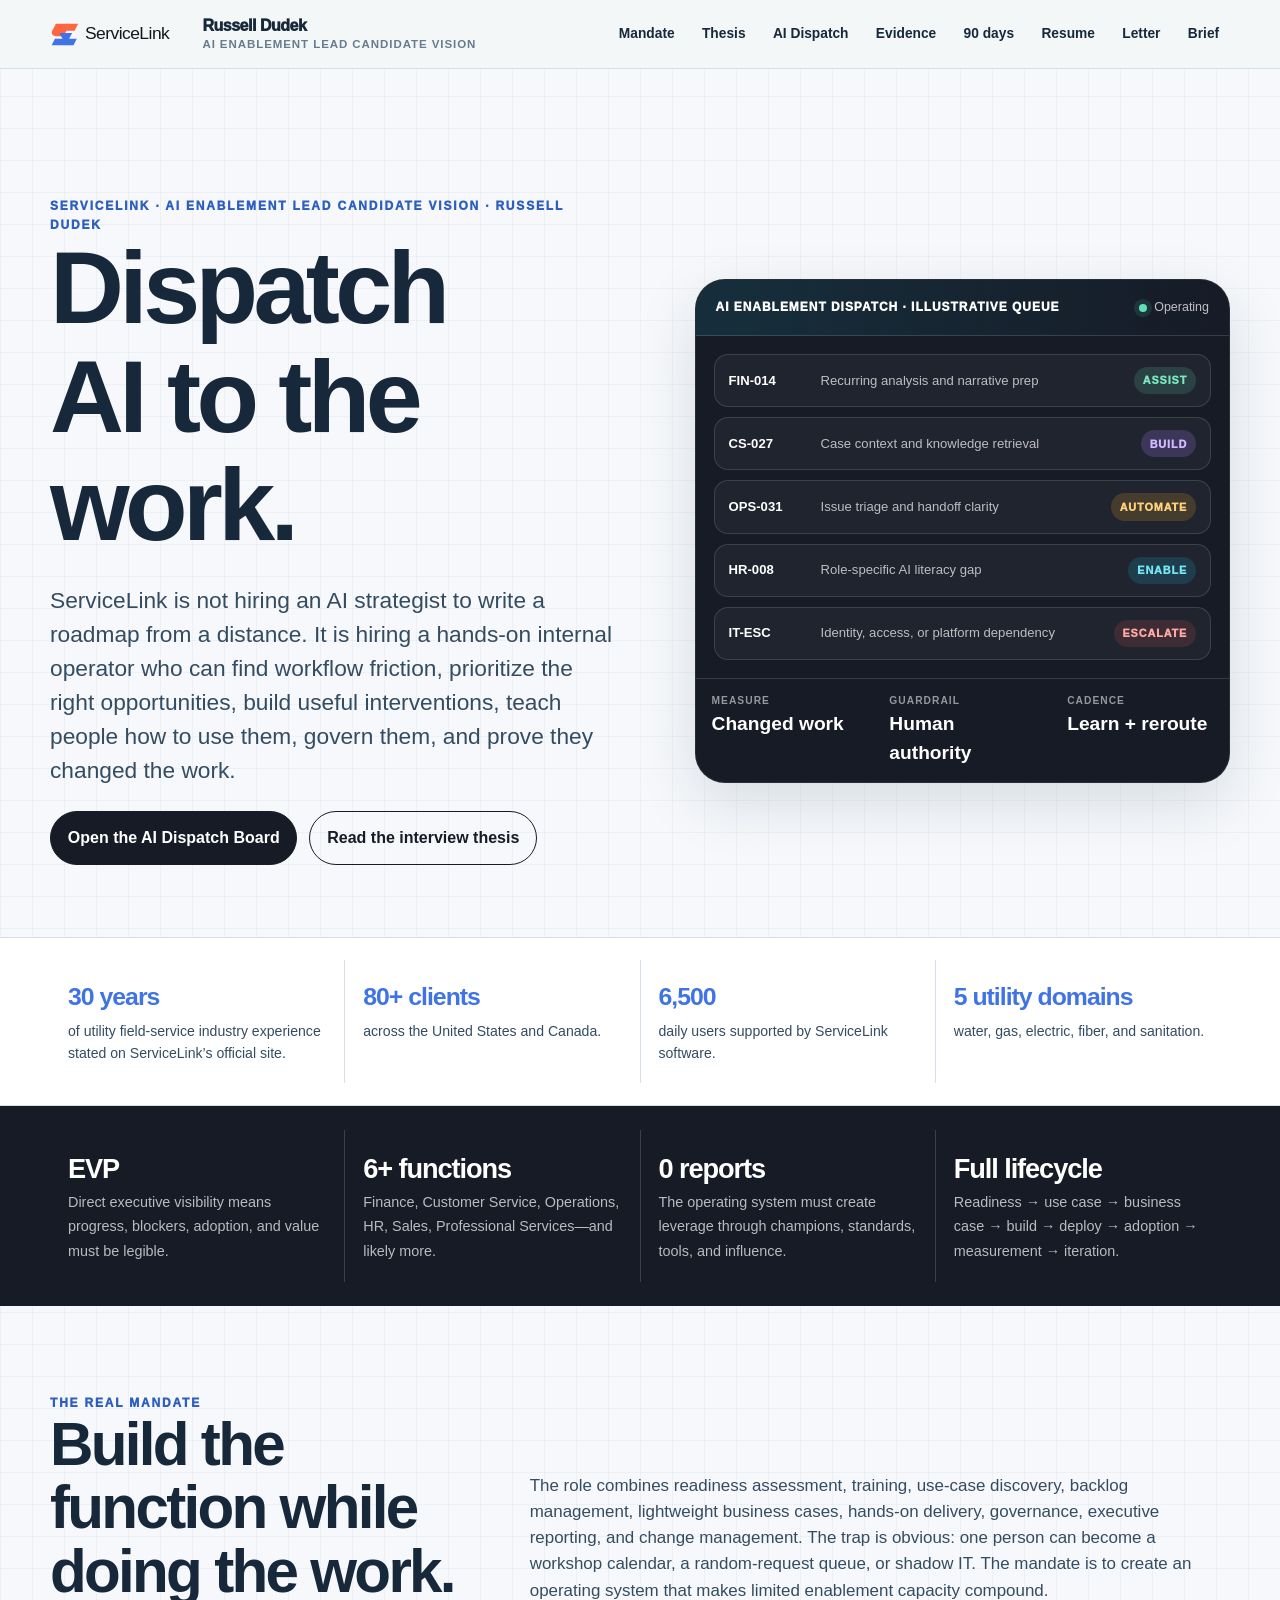
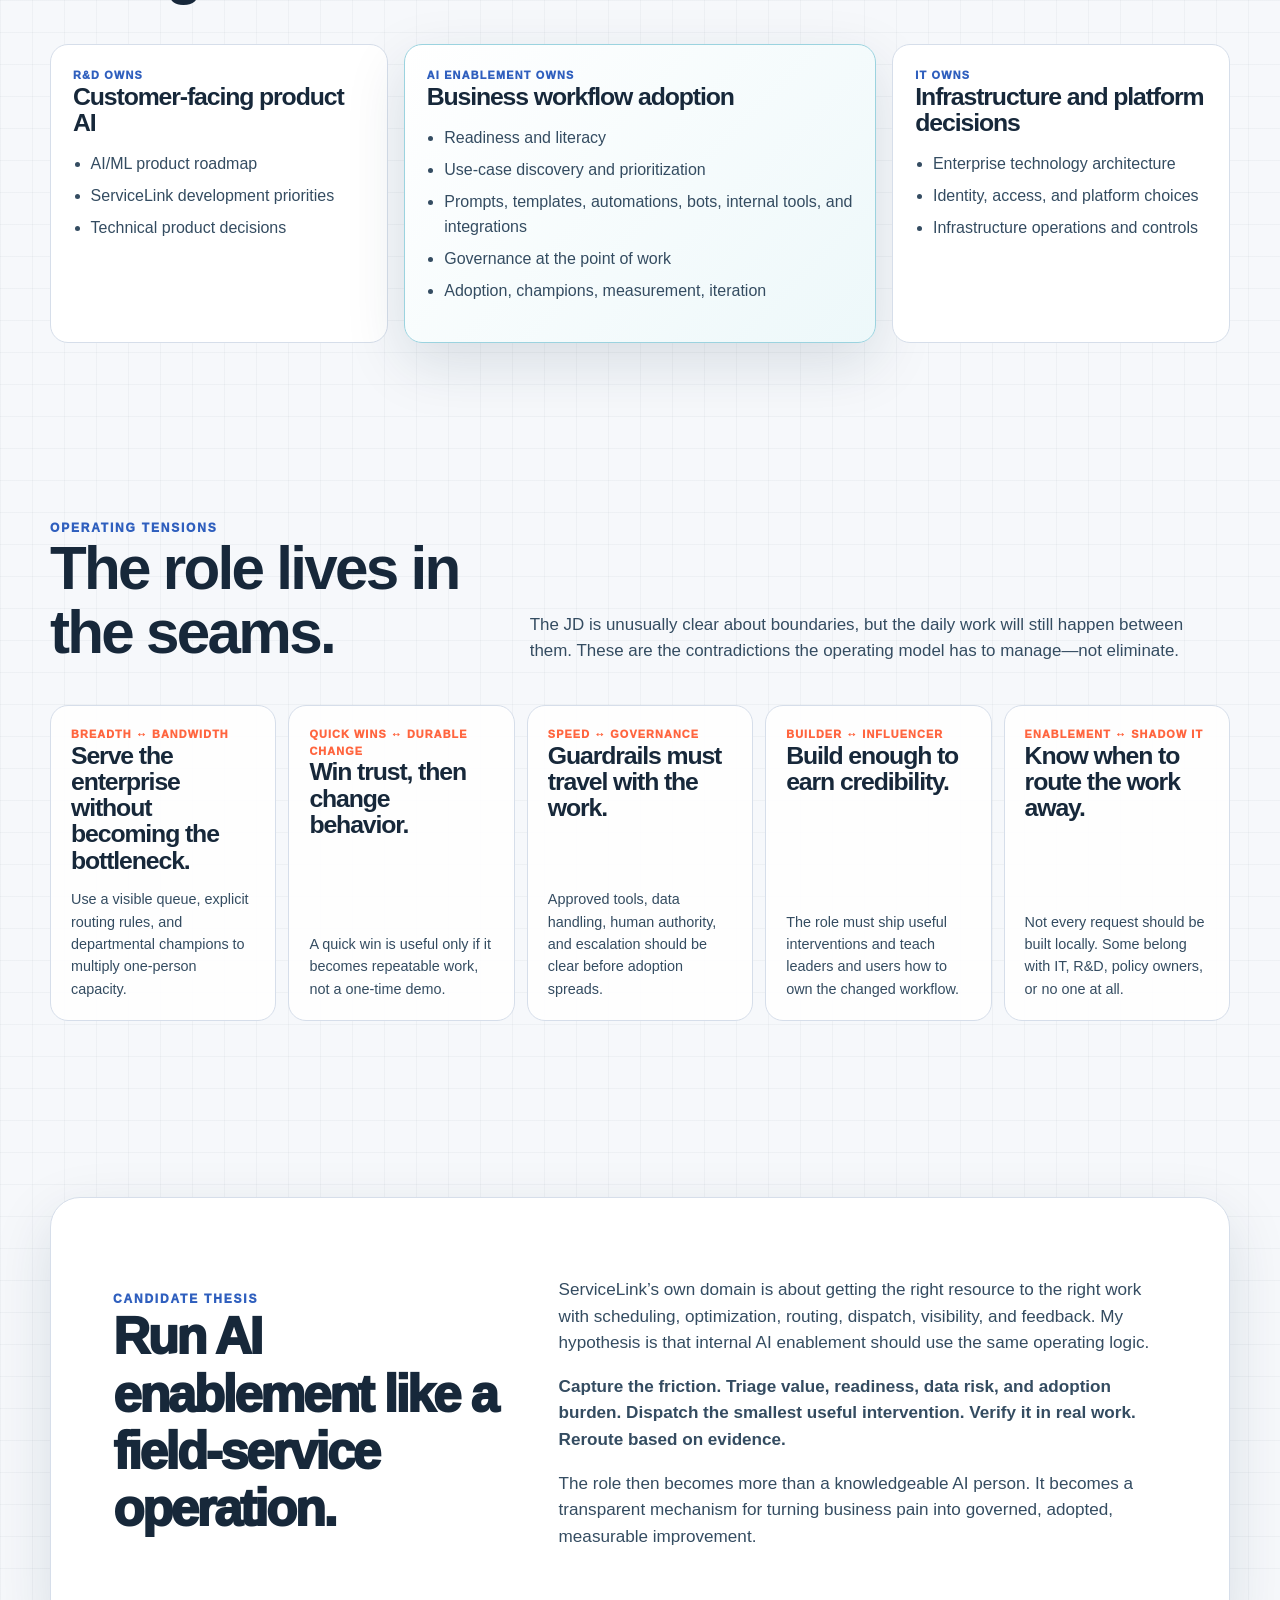
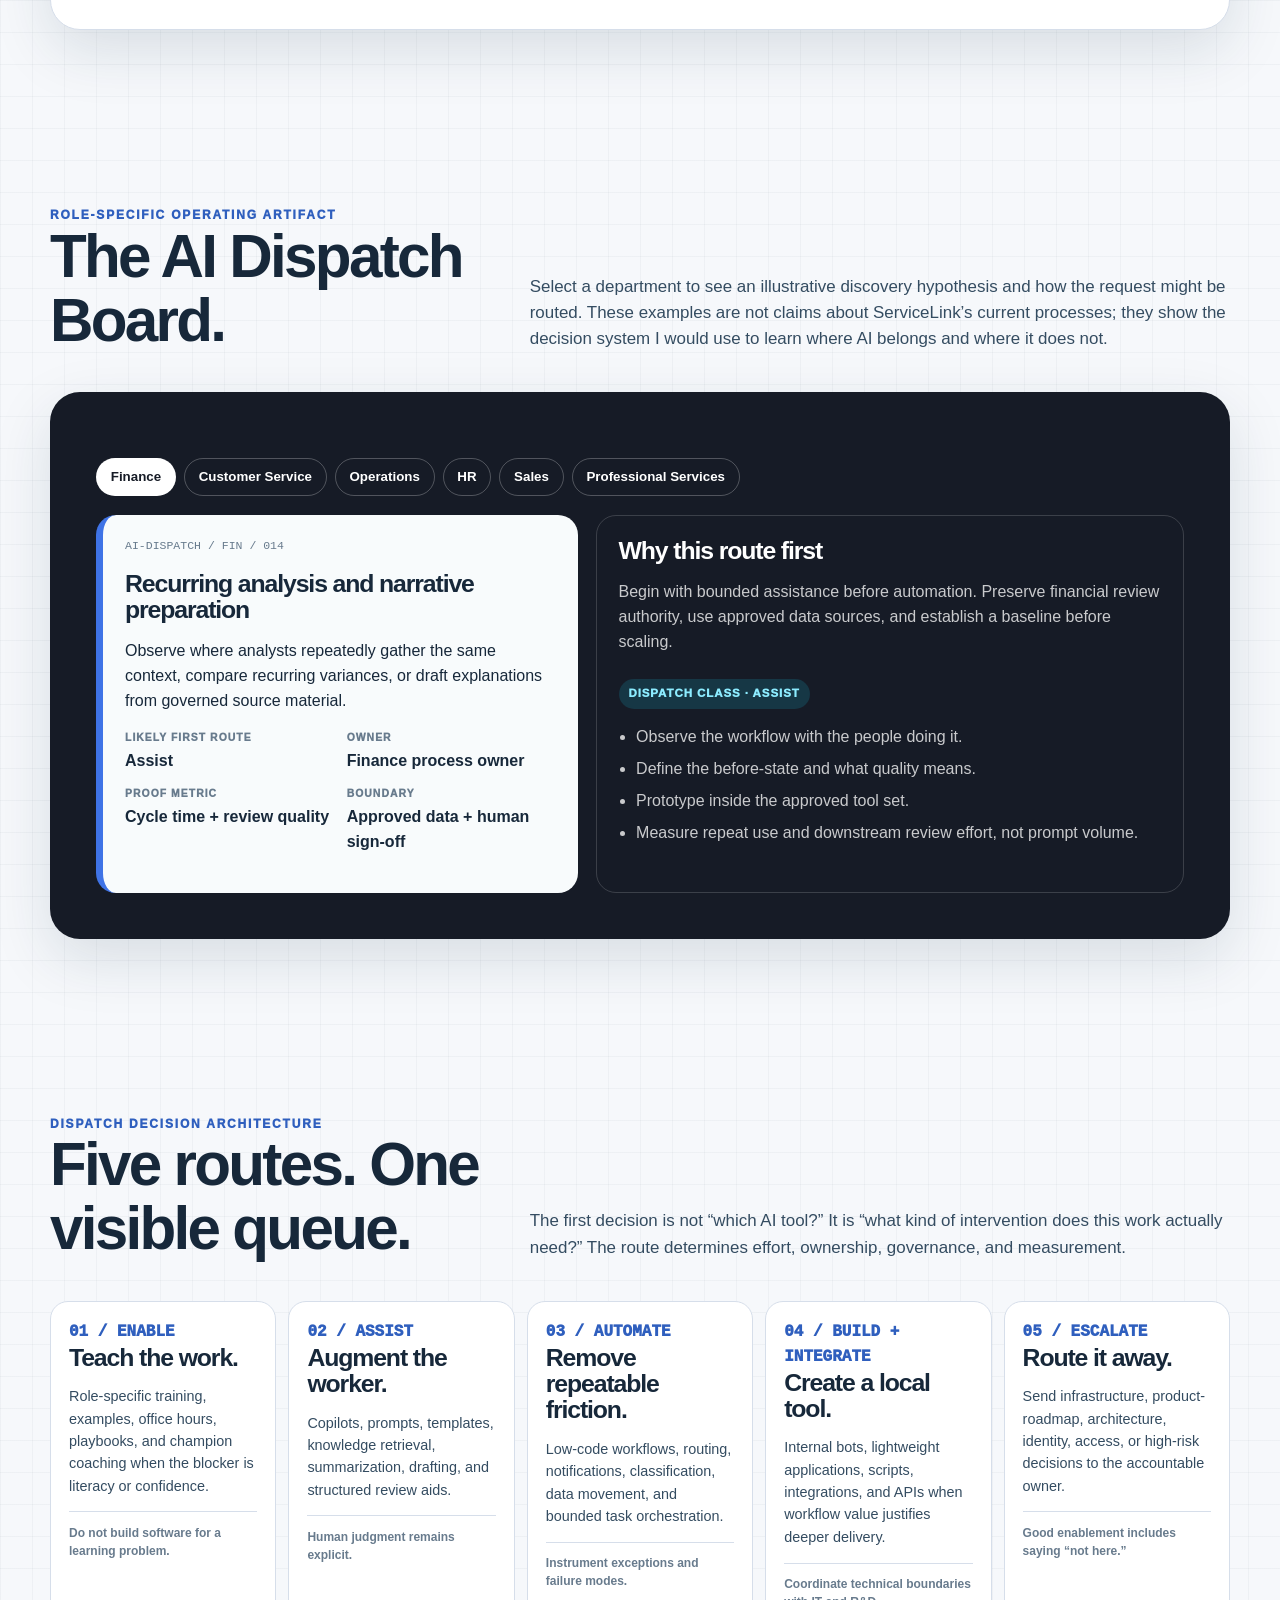
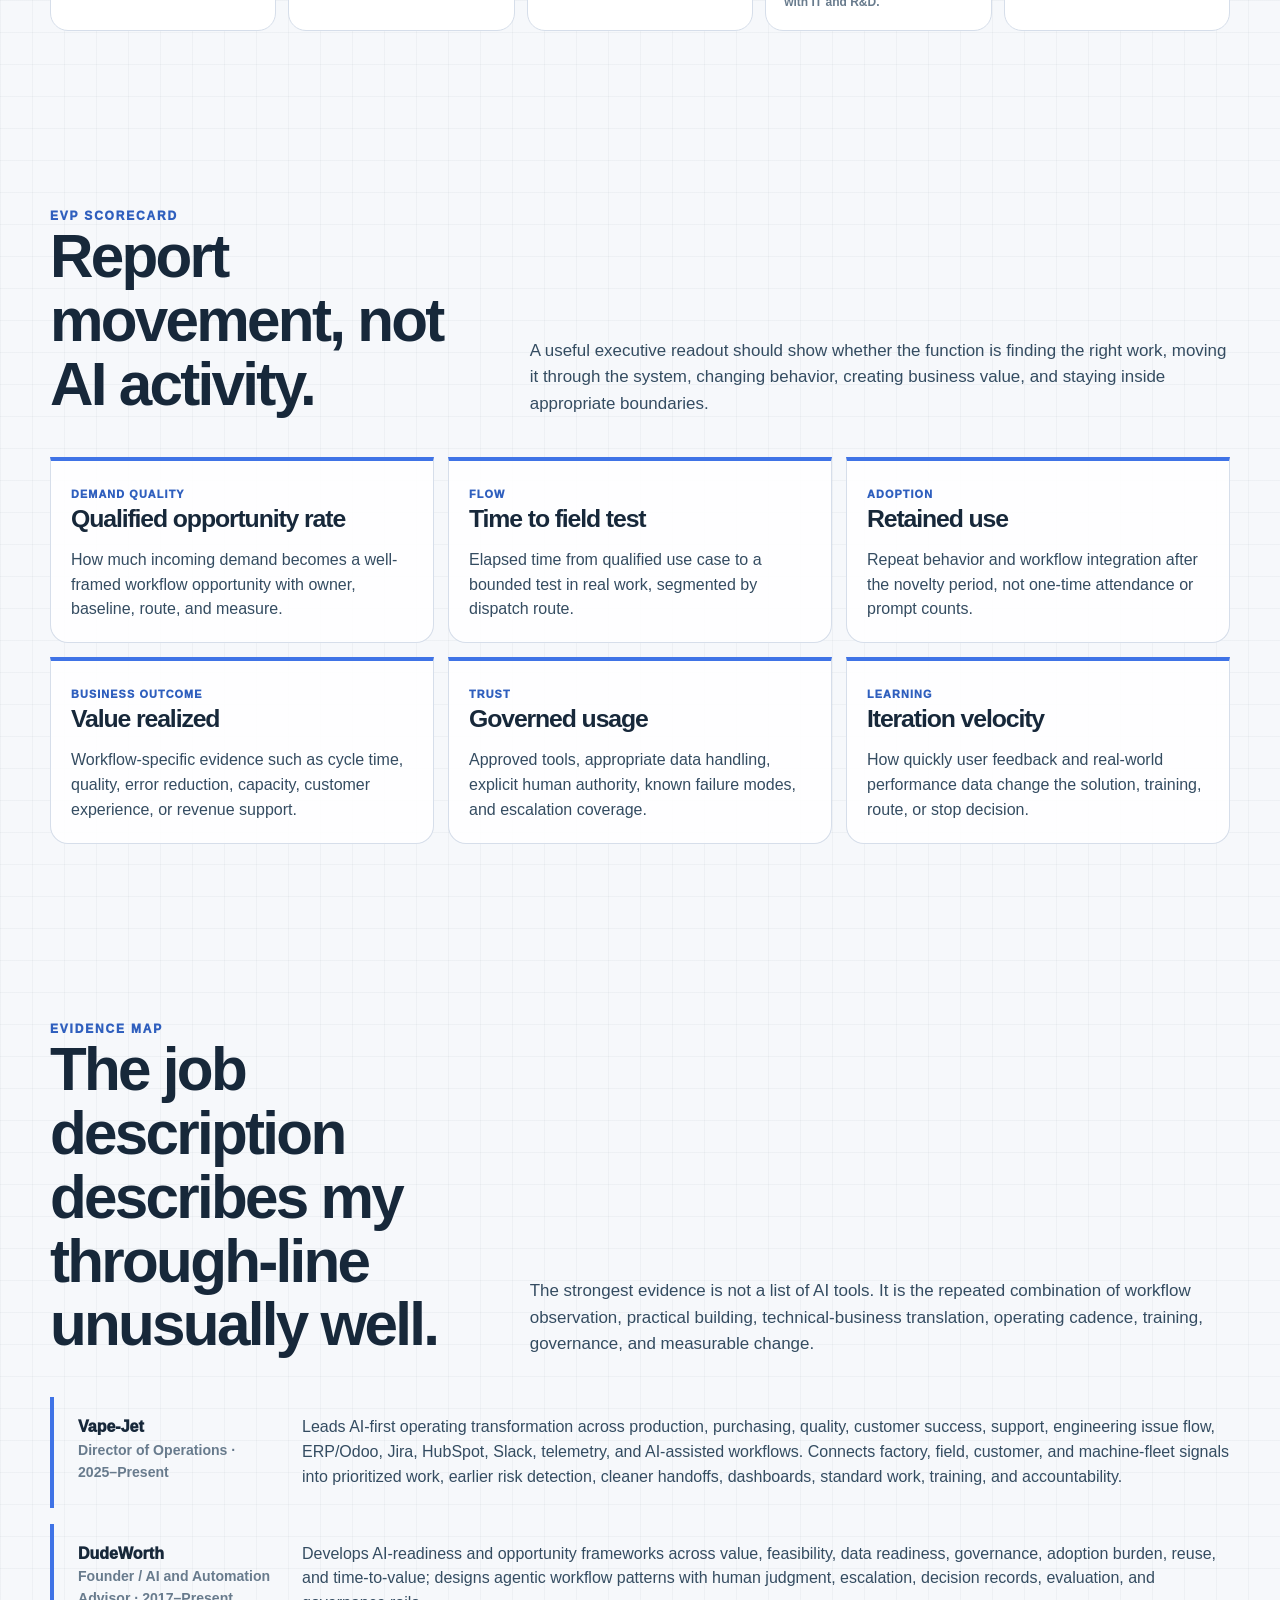
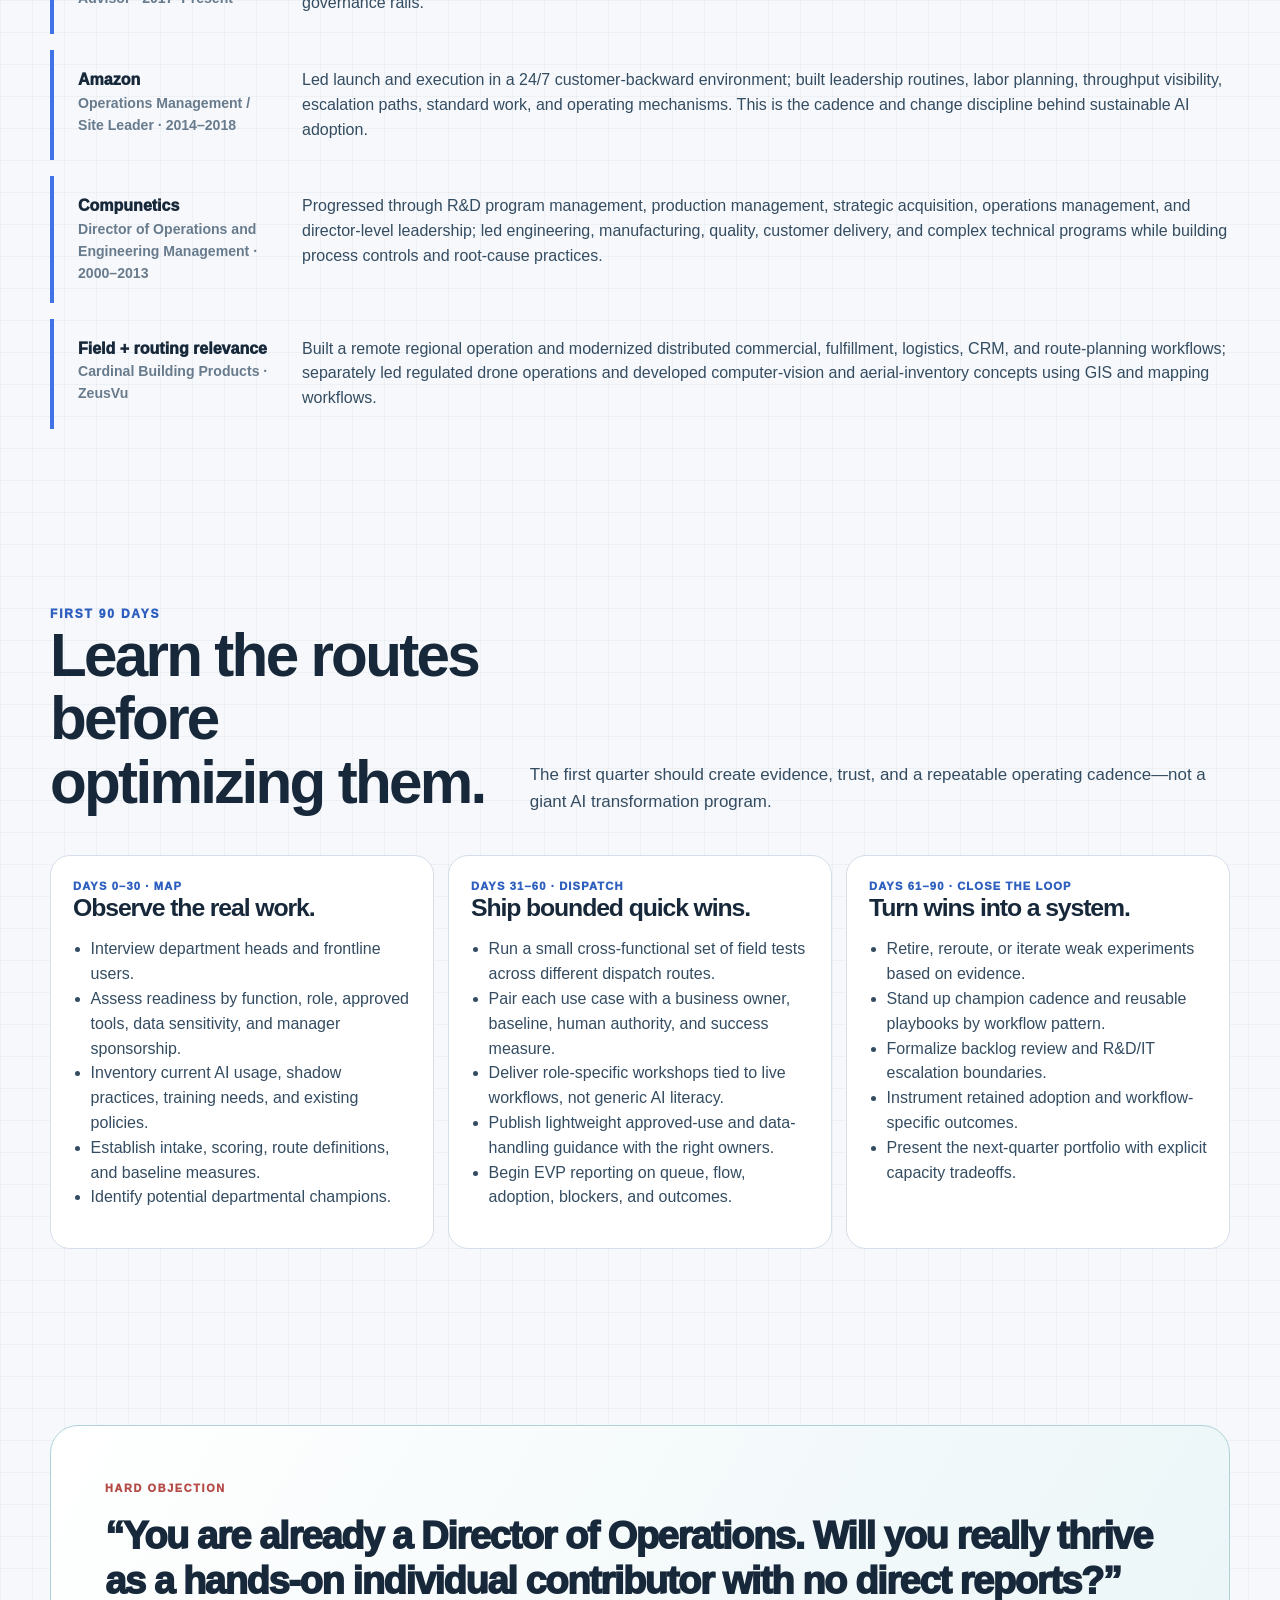
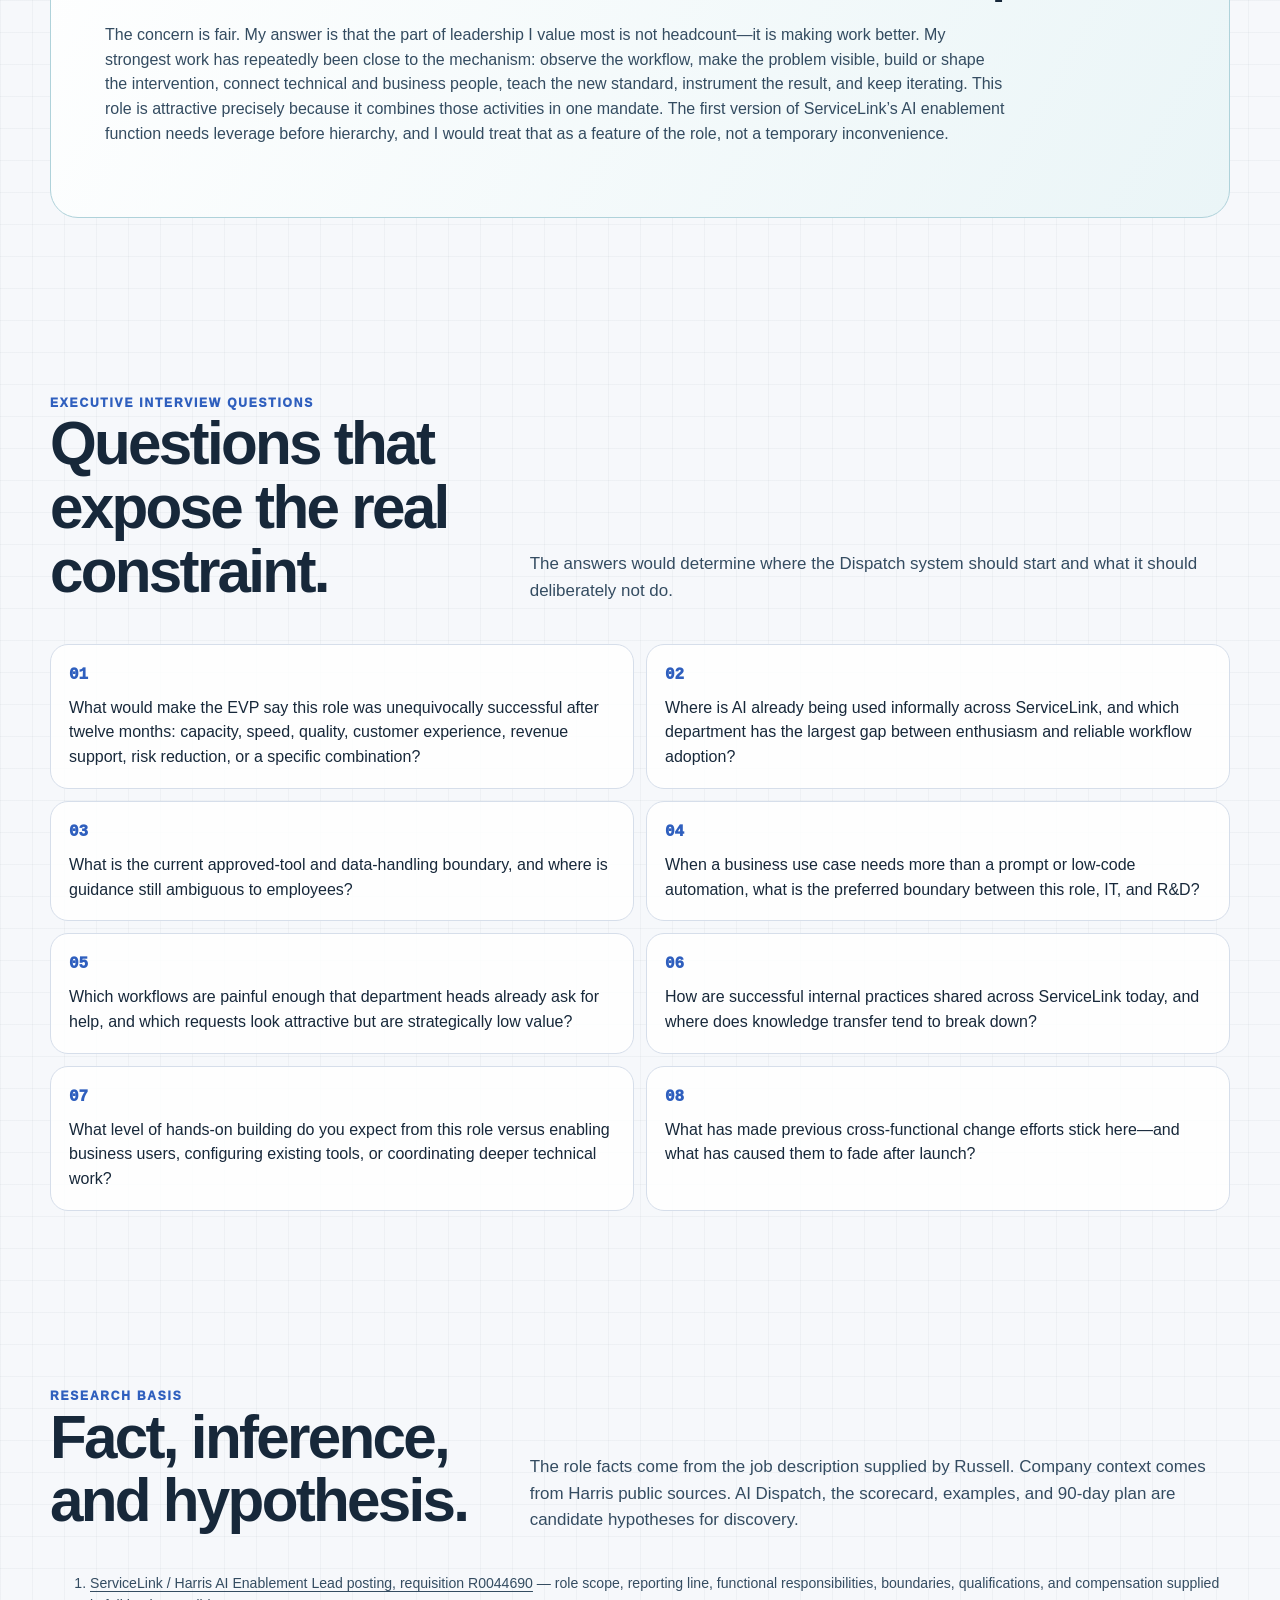
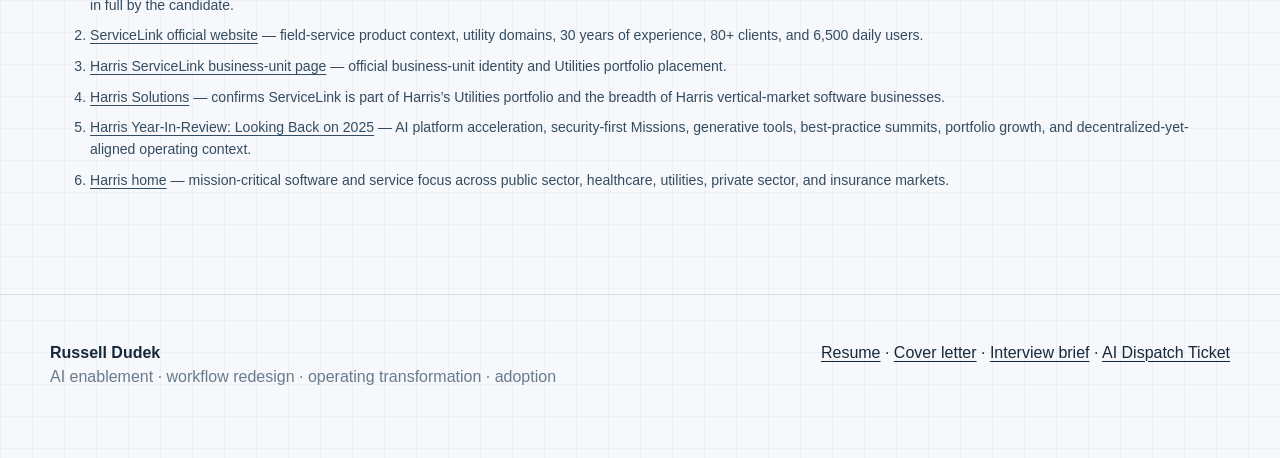
==== commit f6fb97b5: "docs: finalize aligned campaign artifacts [skip ci]" ====
--- a/index.html
+++ b/index.html
@@ -3,8 +3,8 @@
 <head>
   <meta charset="utf-8">
   <meta name="viewport" content="width=device-width,initial-scale=1">
-  <meta name="description" content="Russell Dudek candidate vision for Service-Link AI Enablement Lead: dispatch AI to the work, then prove it changed the work.">
-  <title>Russell Dudek | Service-Link AI Enablement Lead Candidate Vision</title>
+  <meta name="description" content="Russell Dudek candidate vision for ServiceLink AI Enablement Lead: dispatch AI to the work, then prove it changed the work.">
+  <title>Russell Dudek | ServiceLink AI Enablement Lead Candidate Vision</title>
   <link rel="stylesheet" href="styles.css">
   <script defer src="app.js"></script>
 </head>
@@ -12,7 +12,7 @@
 <a class="skip-link" href="#main">Skip to content</a>
 <header class="site-nav no-print">
   <div class="site-shell inner">
-    <a class="brand" href="index.html">Russell Dudek <small>Service-Link candidate vision</small></a>
+    <a class="brand" href="index.html"><img class="brand-logo" src="assets/servicelink-logo.svg" alt="ServiceLink"><span>Russell Dudek <small>AI Enablement Lead candidate vision</small></span></a>
     <nav class="nav-links" aria-label="Campaign navigation">
       <a href="#mandate">Mandate</a>
       <a href="#thesis">Thesis</a>
@@ -29,9 +29,9 @@
   <section class="hero">
     <div class="site-shell hero-grid">
       <div>
-        <div class="eyebrow">Russell Dudek · Candidate vision · AI Enablement Lead</div>
+        <div class="eyebrow">ServiceLink · AI Enablement Lead candidate vision · Russell Dudek</div>
         <h1>Dispatch AI to the work.</h1>
-        <p class="lede">Service-Link is not hiring an AI strategist to write a roadmap from a distance. It is hiring a hands-on internal operator who can find workflow friction, prioritize the right opportunities, build useful interventions, teach people how to use them, govern them, and prove they changed the work.</p>
+        <p class="lede">ServiceLink is not hiring an AI strategist to write a roadmap from a distance. It is hiring a hands-on internal operator who can find workflow friction, prioritize the right opportunities, build useful interventions, teach people how to use them, govern them, and prove they changed the work.</p>
         <div class="hero-actions no-print">
           <a class="button" href="#dispatch">Open the AI Dispatch Board</a>
           <a class="button secondary" href="interview-brief.html">Read the interview thesis</a>
@@ -55,6 +55,15 @@
     </div>
   </section>
 
+  <section class="company-strip" aria-label="ServiceLink company context">
+    <div class="site-shell company-grid">
+      <div class="company-fact"><strong>30 years</strong><span>of utility field-service industry experience stated on ServiceLink’s official site.</span></div>
+      <div class="company-fact"><strong>80+ clients</strong><span>across the United States and Canada.</span></div>
+      <div class="company-fact"><strong>6,500</strong><span>daily users supported by ServiceLink software.</span></div>
+      <div class="company-fact"><strong>5 utility domains</strong><span>water, gas, electric, fiber, and sanitation.</span></div>
+    </div>
+  </section>
+
   <section class="role-strip" aria-label="Role reality">
     <div class="site-shell role-grid">
       <div class="role-fact"><strong>EVP</strong><span>Direct executive visibility means progress, blockers, adoption, and value must be legible.</span></div>
@@ -71,7 +80,7 @@
         <p>The role combines readiness assessment, training, use-case discovery, backlog management, lightweight business cases, hands-on delivery, governance, executive reporting, and change management. The trap is obvious: one person can become a workshop calendar, a random-request queue, or shadow IT. The mandate is to create an operating system that makes limited enablement capacity compound.</p>
       </div>
       <div class="boundary-map" aria-label="Role boundaries">
-        <article class="boundary"><div class="label">R&D owns</div><h3>Customer-facing product AI</h3><ul><li>AI/ML product roadmap</li><li>Service-Link development priorities</li><li>Technical product decisions</li></ul></article>
+        <article class="boundary"><div class="label">R&amp;D owns</div><h3>Customer-facing product AI</h3><ul><li>AI/ML product roadmap</li><li>ServiceLink development priorities</li><li>Technical product decisions</li></ul></article>
         <article class="boundary center"><div class="label">AI Enablement owns</div><h3>Business workflow adoption</h3><ul><li>Readiness and literacy</li><li>Use-case discovery and prioritization</li><li>Prompts, templates, automations, bots, internal tools, and integrations</li><li>Governance at the point of work</li><li>Adoption, champions, measurement, iteration</li></ul></article>
         <article class="boundary"><div class="label">IT owns</div><h3>Infrastructure and platform decisions</h3><ul><li>Enterprise technology architecture</li><li>Identity, access, and platform choices</li><li>Infrastructure operations and controls</li></ul></article>
       </div>
@@ -89,7 +98,7 @@
         <article class="tension"><div><div class="versus">Quick wins ↔ durable change</div><h3>Win trust, then change behavior.</h3></div><p>A quick win is useful only if it becomes repeatable work, not a one-time demo.</p></article>
         <article class="tension"><div><div class="versus">Speed ↔ governance</div><h3>Guardrails must travel with the work.</h3></div><p>Approved tools, data handling, human authority, and escalation should be clear before adoption spreads.</p></article>
         <article class="tension"><div><div class="versus">Builder ↔ influencer</div><h3>Build enough to earn credibility.</h3></div><p>The role must ship useful interventions and teach leaders and users how to own the changed workflow.</p></article>
-        <article class="tension"><div><div class="versus">Enablement ↔ shadow IT</div><h3>Know when to route the work away.</h3></div><p>Not every request should be built locally. Some belong with IT, R&D, policy owners, or no one at all.</p></article>
+        <article class="tension"><div><div class="versus">Enablement ↔ shadow IT</div><h3>Know when to route the work away.</h3></div><p>Not every request should be built locally. Some belong with IT, R&amp;D, policy owners, or no one at all.</p></article>
       </div>
     </div>
   </section>
@@ -98,7 +107,7 @@
     <div class="site-shell thesis-panel">
       <div><div class="eyebrow">Candidate thesis</div><div class="thesis-quote">Run AI enablement like a field-service operation.</div></div>
       <div class="thesis-detail">
-        <p>Service-Link’s own domain is about getting the right resource to the right work with scheduling, optimization, routing, dispatch, visibility, and feedback. My hypothesis is that internal AI enablement should use the same operating logic.</p>
+        <p>ServiceLink’s own domain is about getting the right resource to the right work with scheduling, optimization, routing, dispatch, visibility, and feedback. My hypothesis is that internal AI enablement should use the same operating logic.</p>
         <p><strong>Capture the friction. Triage value, readiness, data risk, and adoption burden. Dispatch the smallest useful intervention. Verify it in real work. Reroute based on evidence.</strong></p>
         <p>The role then becomes more than a knowledgeable AI person. It becomes a transparent mechanism for turning business pain into governed, adopted, measurable improvement.</p>
       </div>
@@ -109,7 +118,7 @@
     <div class="site-shell">
       <div class="section-head">
         <div><div class="eyebrow">Role-specific operating artifact</div><h2>The AI Dispatch Board.</h2></div>
-        <p>Select a department to see an illustrative discovery hypothesis and how the request might be routed. These examples are not claims about Service-Link’s current processes; they show the decision system I would use to learn where AI belongs and where it does not.</p>
+        <p>Select a department to see an illustrative discovery hypothesis and how the request might be routed. These examples are not claims about ServiceLink’s current processes; they show the decision system I would use to learn where AI belongs and where it does not.</p>
       </div>
       <div class="dispatch-lab">
         <div class="dispatch-tabs" role="tablist" aria-label="Department dispatch examples">
@@ -158,7 +167,7 @@
         <article class="route-card"><div class="num">01 / ENABLE</div><h3>Teach the work.</h3><p>Role-specific training, examples, office hours, playbooks, and champion coaching when the blocker is literacy or confidence.</p><div class="boundary-note">Do not build software for a learning problem.</div></article>
         <article class="route-card"><div class="num">02 / ASSIST</div><h3>Augment the worker.</h3><p>Copilots, prompts, templates, knowledge retrieval, summarization, drafting, and structured review aids.</p><div class="boundary-note">Human judgment remains explicit.</div></article>
         <article class="route-card"><div class="num">03 / AUTOMATE</div><h3>Remove repeatable friction.</h3><p>Low-code workflows, routing, notifications, classification, data movement, and bounded task orchestration.</p><div class="boundary-note">Instrument exceptions and failure modes.</div></article>
-        <article class="route-card"><div class="num">04 / BUILD + INTEGRATE</div><h3>Create a local tool.</h3><p>Internal bots, lightweight applications, scripts, integrations, and APIs when workflow value justifies deeper delivery.</p><div class="boundary-note">Coordinate technical boundaries with IT and R&D.</div></article>
+        <article class="route-card"><div class="num">04 / BUILD + INTEGRATE</div><h3>Create a local tool.</h3><p>Internal bots, lightweight applications, scripts, integrations, and APIs when workflow value justifies deeper delivery.</p><div class="boundary-note">Coordinate technical boundaries with IT and R&amp;D.</div></article>
         <article class="route-card"><div class="num">05 / ESCALATE</div><h3>Route it away.</h3><p>Send infrastructure, product-roadmap, architecture, identity, access, or high-risk decisions to the accountable owner.</p><div class="boundary-note">Good enablement includes saying “not here.”</div></article>
       </div>
     </div>
@@ -191,7 +200,7 @@
         <article class="proof-item"><div class="where">Vape-Jet<span>Director of Operations · 2025–Present</span></div><p>Leads AI-first operating transformation across production, purchasing, quality, customer success, support, engineering issue flow, ERP/Odoo, Jira, HubSpot, Slack, telemetry, and AI-assisted workflows. Connects factory, field, customer, and machine-fleet signals into prioritized work, earlier risk detection, cleaner handoffs, dashboards, standard work, training, and accountability.</p></article>
         <article class="proof-item"><div class="where">DudeWorth<span>Founder / AI and Automation Advisor · 2017–Present</span></div><p>Develops AI-readiness and opportunity frameworks across value, feasibility, data readiness, governance, adoption burden, reuse, and time-to-value; designs agentic workflow patterns with human judgment, escalation, decision records, evaluation, and governance rails.</p></article>
         <article class="proof-item"><div class="where">Amazon<span>Operations Management / Site Leader · 2014–2018</span></div><p>Led launch and execution in a 24/7 customer-backward environment; built leadership routines, labor planning, throughput visibility, escalation paths, standard work, and operating mechanisms. This is the cadence and change discipline behind sustainable AI adoption.</p></article>
-        <article class="proof-item"><div class="where">Compunetics<span>Director of Operations and Engineering Management · 2000–2013</span></div><p>Progressed through R&D program management, production management, strategic acquisition, operations management, and director-level leadership; led engineering, manufacturing, quality, customer delivery, and complex technical programs while building process controls and root-cause practices.</p></article>
+        <article class="proof-item"><div class="where">Compunetics<span>Director of Operations and Engineering Management · 2000–2013</span></div><p>Progressed through R&amp;D program management, production management, strategic acquisition, operations management, and director-level leadership; led engineering, manufacturing, quality, customer delivery, and complex technical programs while building process controls and root-cause practices.</p></article>
         <article class="proof-item"><div class="where">Field + routing relevance<span>Cardinal Building Products · ZeusVu</span></div><p>Built a remote regional operation and modernized distributed commercial, fulfillment, logistics, CRM, and route-planning workflows; separately led regulated drone operations and developed computer-vision and aerial-inventory concepts using GIS and mapping workflows.</p></article>
       </div>
     </div>
@@ -206,7 +215,7 @@
       <div class="timeline">
         <article class="phase"><div class="days">Days 0–30 · Map</div><h3>Observe the real work.</h3><ul><li>Interview department heads and frontline users.</li><li>Assess readiness by function, role, approved tools, data sensitivity, and manager sponsorship.</li><li>Inventory current AI usage, shadow practices, training needs, and existing policies.</li><li>Establish intake, scoring, route definitions, and baseline measures.</li><li>Identify potential departmental champions.</li></ul></article>
         <article class="phase"><div class="days">Days 31–60 · Dispatch</div><h3>Ship bounded quick wins.</h3><ul><li>Run a small cross-functional set of field tests across different dispatch routes.</li><li>Pair each use case with a business owner, baseline, human authority, and success measure.</li><li>Deliver role-specific workshops tied to live workflows, not generic AI literacy.</li><li>Publish lightweight approved-use and data-handling guidance with the right owners.</li><li>Begin EVP reporting on queue, flow, adoption, blockers, and outcomes.</li></ul></article>
-        <article class="phase"><div class="days">Days 61–90 · Close the loop</div><h3>Turn wins into a system.</h3><ul><li>Retire, reroute, or iterate weak experiments based on evidence.</li><li>Stand up champion cadence and reusable playbooks by workflow pattern.</li><li>Formalize backlog review and R&D/IT escalation boundaries.</li><li>Instrument retained adoption and workflow-specific outcomes.</li><li>Present the next-quarter portfolio with explicit capacity tradeoffs.</li></ul></article>
+        <article class="phase"><div class="days">Days 61–90 · Close the loop</div><h3>Turn wins into a system.</h3><ul><li>Retire, reroute, or iterate weak experiments based on evidence.</li><li>Stand up champion cadence and reusable playbooks by workflow pattern.</li><li>Formalize backlog review and R&amp;D/IT escalation boundaries.</li><li>Instrument retained adoption and workflow-specific outcomes.</li><li>Present the next-quarter portfolio with explicit capacity tradeoffs.</li></ul></article>
       </div>
     </div>
   </section>
@@ -214,7 +223,7 @@
   <section class="section">
     <div class="site-shell objection">
       <blockquote>“You are already a Director of Operations. Will you really thrive as a hands-on individual contributor with no direct reports?”</blockquote>
-      <p>The concern is fair. My answer is that the part of leadership I value most is not headcount—it is making work better. My strongest work has repeatedly been close to the mechanism: observe the workflow, make the problem visible, build or shape the intervention, connect technical and business people, teach the new standard, instrument the result, and keep iterating. This role is attractive precisely because it combines those activities in one mandate. The first version of Service-Link’s AI enablement function needs leverage before hierarchy, and I would treat that as a feature of the role, not a temporary inconvenience.</p>
+      <p>The concern is fair. My answer is that the part of leadership I value most is not headcount—it is making work better. My strongest work has repeatedly been close to the mechanism: observe the workflow, make the problem visible, build or shape the intervention, connect technical and business people, teach the new standard, instrument the result, and keep iterating. This role is attractive precisely because it combines those activities in one mandate. The first version of ServiceLink’s AI enablement function needs leverage before hierarchy, and I would treat that as a feature of the role, not a temporary inconvenience.</p>
     </div>
   </section>
 
@@ -223,11 +232,11 @@
       <div class="section-head"><div><div class="eyebrow">Executive interview questions</div><h2>Questions that expose the real constraint.</h2></div><p>The answers would determine where the Dispatch system should start and what it should deliberately not do.</p></div>
       <div class="questions">
         <div class="question">What would make the EVP say this role was unequivocally successful after twelve months: capacity, speed, quality, customer experience, revenue support, risk reduction, or a specific combination?</div>
-        <div class="question">Where is AI already being used informally across Service-Link, and which department has the largest gap between enthusiasm and reliable workflow adoption?</div>
+        <div class="question">Where is AI already being used informally across ServiceLink, and which department has the largest gap between enthusiasm and reliable workflow adoption?</div>
         <div class="question">What is the current approved-tool and data-handling boundary, and where is guidance still ambiguous to employees?</div>
-        <div class="question">When a business use case needs more than a prompt or low-code automation, what is the preferred boundary between this role, IT, and R&D?</div>
+        <div class="question">When a business use case needs more than a prompt or low-code automation, what is the preferred boundary between this role, IT, and R&amp;D?</div>
         <div class="question">Which workflows are painful enough that department heads already ask for help, and which requests look attractive but are strategically low value?</div>
-        <div class="question">How are successful internal practices shared across Service-Link today, and where does knowledge transfer tend to break down?</div>
+        <div class="question">How are successful internal practices shared across ServiceLink today, and where does knowledge transfer tend to break down?</div>
         <div class="question">What level of hands-on building do you expect from this role versus enabling business users, configuring existing tools, or coordinating deeper technical work?</div>
         <div class="question">What has made previous cross-functional change efforts stick here—and what has caused them to fade after launch?</div>
       </div>
@@ -238,7 +247,9 @@
     <div class="site-shell">
       <div class="section-head"><div><div class="eyebrow">Research basis</div><h2>Fact, inference, and hypothesis.</h2></div><p>The role facts come from the job description supplied by Russell. Company context comes from Harris public sources. AI Dispatch, the scorecard, examples, and 90-day plan are candidate hypotheses for discovery.</p></div>
       <ol class="sources">
-        <li><a href="https://harriscomputer.wd3.myworkdayjobs.com/en-US/1/job/Texas-United-States/XMLNAME--Remote--AI-Enablement-Lead_R0044690-6?source=LinkedIn">Service-Link / Harris AI Enablement Lead posting, requisition R0044690</a> — role scope, reporting line, functional responsibilities, boundaries, qualifications, and compensation supplied in full by the candidate.</li>
+        <li><a href="https://harriscomputer.wd3.myworkdayjobs.com/en-US/1/job/Texas-United-States/XMLNAME--Remote--AI-Enablement-Lead_R0044690-6?source=LinkedIn">ServiceLink / Harris AI Enablement Lead posting, requisition R0044690</a> — role scope, reporting line, functional responsibilities, boundaries, qualifications, and compensation supplied in full by the candidate.</li>
+        <li><a href="https://www.servicelinksoftware.com/">ServiceLink official website</a> — field-service product context, utility domains, 30 years of experience, 80+ clients, and 6,500 daily users.</li>
+        <li><a href="https://www.harriscomputer.com/business-units/servicelink">Harris ServiceLink business-unit page</a> — official business-unit identity and Utilities portfolio placement.</li>
         <li><a href="https://www.harriscomputer.com/solutions">Harris Solutions</a> — confirms ServiceLink is part of Harris’s Utilities portfolio and the breadth of Harris vertical-market software businesses.</li>
         <li><a href="https://www.harriscomputer.com/news/harris-year-in-review-looking-back-on-2025">Harris Year-In-Review: Looking Back on 2025</a> — AI platform acceleration, security-first Missions, generative tools, best-practice summits, portfolio growth, and decentralized-yet-aligned operating context.</li>
         <li><a href="https://www.harriscomputer.com/">Harris home</a> — mission-critical software and service focus across public sector, healthcare, utilities, private sector, and insurance markets.</li>
--- a/styles.css
+++ b/styles.css
@@ -1,15 +1,18 @@
 :root {
-  --ink:#10283a;
-  --ink-2:#244457;
-  --muted:#607789;
-  --paper:#f3f7f8;
+  --ink:#17283a;
+  --brand-charcoal:#16171d;
+  --brand-blue:#3f73e6;
+  --brand-orange:#ff653f;
+  --ink-2:#344c61;
+  --muted:#687b8d;
+  --paper:#f6f8fb;
   --surface:#ffffff;
-  --line:#cad7dd;
-  --cyan:#18a7c4;
-  --teal:#087c85;
-  --amber:#f0a52b;
+  --line:#d6deea;
+  --cyan:#3f73e6;
+  --teal:#2f5fbe;
+  --amber:#ff653f;
   --red:#b54b47;
-  --night:#0b2433;
+  --night:#161b26;
   --shadow:0 20px 60px rgba(15,47,66,.13);
   --radius:20px;
 }
@@ -44,3 +47,68 @@
 @media(max-width:980px){.hero-grid,.section-head,.thesis-panel,.dispatch-panel{grid-template-columns:1fr}.tension-board,.route-grid{grid-template-columns:repeat(2,1fr)}.scorecard{grid-template-columns:repeat(2,1fr)}.boundary-map{grid-template-columns:1fr}.role-grid{grid-template-columns:repeat(2,1fr)}.timeline{grid-template-columns:1fr}.proof-item{grid-template-columns:1fr}.questions{grid-template-columns:1fr}.print-page{width:100%;height:auto;min-height:11in}}
 @media(max-width:640px){.site-nav .inner{align-items:flex-start;padding:12px 0}.brand small{display:none}.nav-links{display:none}h1{font-size:clamp(3.2rem,17vw,5.4rem)}.queue-row{grid-template-columns:70px 1fr}.queue-row .route-badge{grid-column:2}.console-footer{grid-template-columns:1fr}.role-grid,.tension-board,.route-grid,.scorecard{grid-template-columns:1fr}.ticket-fields{grid-template-columns:1fr}.section{padding:68px 0}.dispatch-console{border-radius:22px}.boundary-map{gap:10px}}
 @media(prefers-reduced-motion:reduce){html{scroll-behavior:auto}*,*::before,*::after{animation-duration:.01ms!important;animation-iteration-count:1!important;transition-duration:.01ms!important}}
+
+
+/* Canonical alignment additions: brand, document reciprocity, PDF downloads, and page balance */
+.brand{align-items:center}.brand-logo{width:142px;height:auto;display:block;flex:0 0 auto}.brand>span{display:flex;flex-direction:column;line-height:1.1}.brand>span small{margin-top:.25rem}
+.company-strip{background:white;border-top:1px solid var(--line);border-bottom:1px solid var(--line);padding:22px 0}.company-grid{display:grid;grid-template-columns:repeat(4,1fr);gap:1px;background:var(--line)}.company-fact{background:white;padding:18px;min-height:112px}.company-fact strong{display:block;color:var(--brand-blue);font-size:1.55rem;letter-spacing:-.04em}.company-fact span{display:block;margin-top:.28rem;color:var(--ink-2);font-size:.88rem}
+.doc-actions a,.doc-actions button{display:inline-flex;align-items:center;justify-content:center;text-decoration:none}.doc-actions .action-primary{background:rgba(255,255,255,.13);border-color:rgba(255,255,255,.55)}.doc-actions .action-download{background:var(--brand-orange);border-color:var(--brand-orange);color:#17171c}.doc-actions a:hover,.doc-actions button:hover{background:var(--brand-blue);border-color:var(--brand-blue);color:white}.doc-actions a:focus-visible,.doc-actions button:focus-visible,.button:focus-visible,.dispatch-tab:focus-visible{outline:3px solid var(--brand-orange);outline-offset:3px}
+.resume-person{display:flex;flex-direction:column;align-items:flex-start}.resume-logo{width:118px;height:auto;margin-bottom:7px}.resume-page{font-size:8.65pt;line-height:1.28;padding:.38in .48in}.resume-page .resume-head{margin-bottom:9px;padding-bottom:8px}.resume-page .resume-name{font-size:25.5pt}.resume-page .resume-id{font-size:11.2pt}.resume-page .contact{font-size:7.8pt;line-height:1.35}.resume-page .resume-summary{padding:8px 10px;margin-bottom:7px}.resume-page .resume-section{margin-top:7px}.resume-page .resume-section h2{font-size:9.7pt;margin-bottom:4px;padding-bottom:2px}.resume-page .capabilities{font-size:7.55pt;gap:3px 10px}.resume-page .role{margin-top:5px;break-inside:avoid;page-break-inside:avoid}.resume-page .role-title{font-size:9.25pt}.resume-page .role-date{font-size:7.55pt}.resume-page .role ul{margin:2px 0 0;padding-left:14px}.resume-page .role li+li{margin-top:1px}.resume-page .role-compact{margin-top:5px}.resume-head-compact .resume-logo{width:104px;margin-bottom:4px}.resume-head-compact .resume-name{font-size:20.5pt}.fit-matrix{display:grid;grid-template-columns:repeat(2,1fr);gap:6px}.fit-matrix>div{border:1px solid var(--line);border-left:4px solid var(--brand-blue);border-radius:6px;padding:6px 7px;background:#fbfcfe;break-inside:avoid}.fit-matrix strong{display:block;font-size:7.2pt;text-transform:uppercase;letter-spacing:.055em;color:var(--brand-blue)}.fit-matrix span{display:block;margin-top:2px;color:var(--ink-2);font-size:7.45pt;line-height:1.25}.resume-page .resume-grid-2{grid-template-columns:1.17fr .83fr;gap:12px}.resume-page .meta-block{padding:6px 8px;margin-top:0;font-size:7.7pt;line-height:1.28;break-inside:avoid}.resume-page .meta-block+.meta-block{margin-top:5px}.resume-page .thesis-block{border-left:4px solid var(--brand-orange)}.muted{color:var(--muted)}
+.letter-logo{width:118px;height:auto;margin-bottom:9px}.letter-identity{display:flex;flex-direction:column;align-items:flex-start}.letter-contact{text-align:right}.letter-page{padding:.48in .58in;font-size:9.85pt;line-height:1.43}.letter-page .letter-head{margin-bottom:14px;padding-bottom:10px}.letter-page .letter-head h1{font-size:23.5pt}.letter-page p{margin:.62em 0}.letter-page .letter-sign{margin-top:.85rem}
+.brief-brand{display:flex;align-items:flex-end;justify-content:space-between;gap:16px;border-bottom:1px solid var(--line);padding-bottom:5px;margin-bottom:5px}.brief-brand img{width:102px;height:auto}.brief-brand .brief-kicker{text-align:right}.brief-page{font-size:8.95pt;line-height:1.28}.brief-page .resume-section,.brief-page .brief-box,.brief-page table{break-inside:avoid;page-break-inside:avoid}.brief-page .brief-title{font-size:23.5pt}.brief-page .brief-table th,.brief-page .brief-table td{padding:4px 5px}.brief-page .brief-box{padding:8px}
+.ticket-logo{width:106px;height:auto;margin-bottom:5px}.ticket-id-block{text-align:right;font-family:ui-monospace,monospace}.ticket-page .ticket-section,.ticket-page .ticket-box,.ticket-page .ticket-route,.ticket-page .ticket-score{break-inside:avoid;page-break-inside:avoid}
+@media print{
+  .resume-page,.letter-page,.brief-page,.ticket-page{print-color-adjust:exact;-webkit-print-color-adjust:exact}
+  .resume-logo,.letter-logo,.brief-brand img,.ticket-logo{filter:none}
+}
+@media(max-width:980px){.company-grid{grid-template-columns:repeat(2,1fr)}.brand-logo{width:122px}}
+@media(max-width:640px){.company-grid{grid-template-columns:1fr}.brand-logo{width:116px}.brand>span{display:none}.letter-contact{font-size:.9rem}.fit-matrix{grid-template-columns:1fr}}
+
+/* Canonical alignment: resume density and full-page balance */
+.resume-page{font-size:9.55pt;line-height:1.36;padding:.46in .52in}
+.resume-page .resume-head{margin-bottom:11px;padding-bottom:9px}
+.resume-page .resume-name{font-size:27pt}
+.resume-page .resume-id{font-size:11.8pt;margin-top:5px}
+.resume-page .contact{font-size:8.25pt;line-height:1.42}
+.resume-page .resume-summary{padding:10px 12px;margin-bottom:10px;line-height:1.38}
+.resume-page .resume-section{margin-top:9px}
+.resume-page .resume-section h2{font-size:10.2pt;margin-bottom:6px;padding-bottom:3px}
+.resume-page .capabilities{font-size:8.35pt;gap:5px 12px;line-height:1.32}
+.resume-page .role{margin-top:7px}
+.resume-page .role-title{font-size:10.05pt}
+.resume-page .role-date{font-size:8.25pt}
+.resume-page .role ul{margin:4px 0 0;padding-left:16px}
+.resume-page .role li+li{margin-top:2.4px}
+.resume-page .page-number{bottom:.22in}
+.resume-page-two{font-size:9.35pt;line-height:1.34}
+.resume-page-two .resume-head{margin-bottom:10px}
+.resume-page-two .resume-section{margin-top:10px}
+.resume-page-two .role{margin-top:7px}
+.resume-page-two .fit-matrix{gap:8px}
+.resume-page-two .fit-matrix>div{padding:8px 9px}
+.resume-page-two .fit-matrix strong{font-size:7.8pt}
+.resume-page-two .fit-matrix span{font-size:8.15pt;line-height:1.3}
+.resume-page-two .resume-grid-2{gap:16px}
+.resume-page-two .meta-block{padding:8px 10px;font-size:8.35pt;line-height:1.34}
+.resume-page-two .meta-block+.meta-block{margin-top:7px}
+
+/* Page-two tuning: preserve two-page contract while using the sheet deliberately */
+.resume-page-two{font-size:8.9pt;line-height:1.30;padding:.42in .5in}
+.resume-page-two .resume-head{margin-bottom:9px;padding-bottom:8px}
+.resume-page-two .resume-name{font-size:22pt}
+.resume-page-two .resume-id{font-size:11.1pt}
+.resume-page-two .contact{font-size:7.9pt;line-height:1.35}
+.resume-page-two .resume-section{margin-top:8px}
+.resume-page-two .resume-section h2{font-size:9.85pt;margin-bottom:5px;padding-bottom:2px}
+.resume-page-two .role{margin-top:6px}
+.resume-page-two .role-title{font-size:9.45pt}
+.resume-page-two .role-date{font-size:7.8pt}
+.resume-page-two .role ul{margin:3px 0 0;padding-left:15px}
+.resume-page-two .role li+li{margin-top:1.5px}
+.resume-page-two .fit-matrix{gap:7px}
+.resume-page-two .fit-matrix>div{padding:7px 8px}
+.resume-page-two .fit-matrix strong{font-size:7.45pt}
+.resume-page-two .fit-matrix span{font-size:7.75pt;line-height:1.27}
+.resume-page-two .resume-grid-2{gap:14px}
+.resume-page-two .meta-block{padding:7px 9px;font-size:7.95pt;line-height:1.30}
+.resume-page-two .meta-block+.meta-block{margin-top:6px}
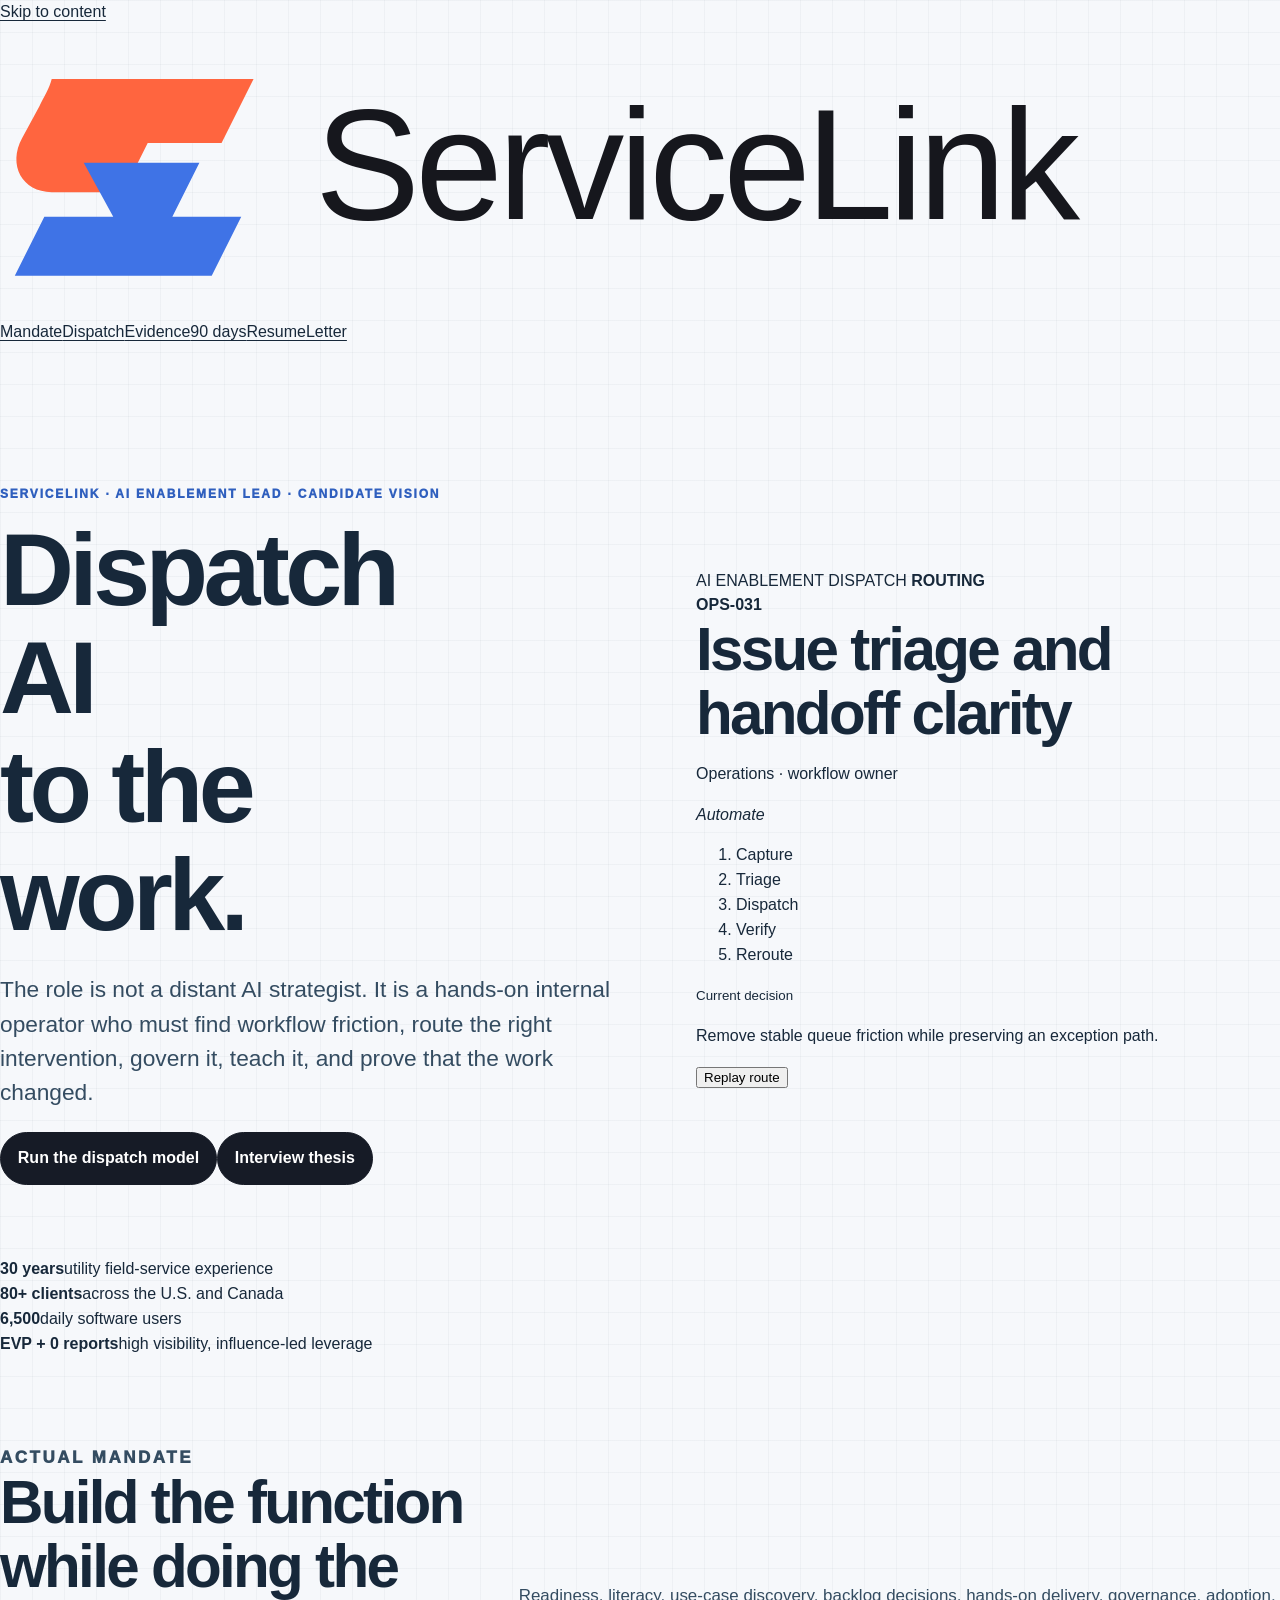
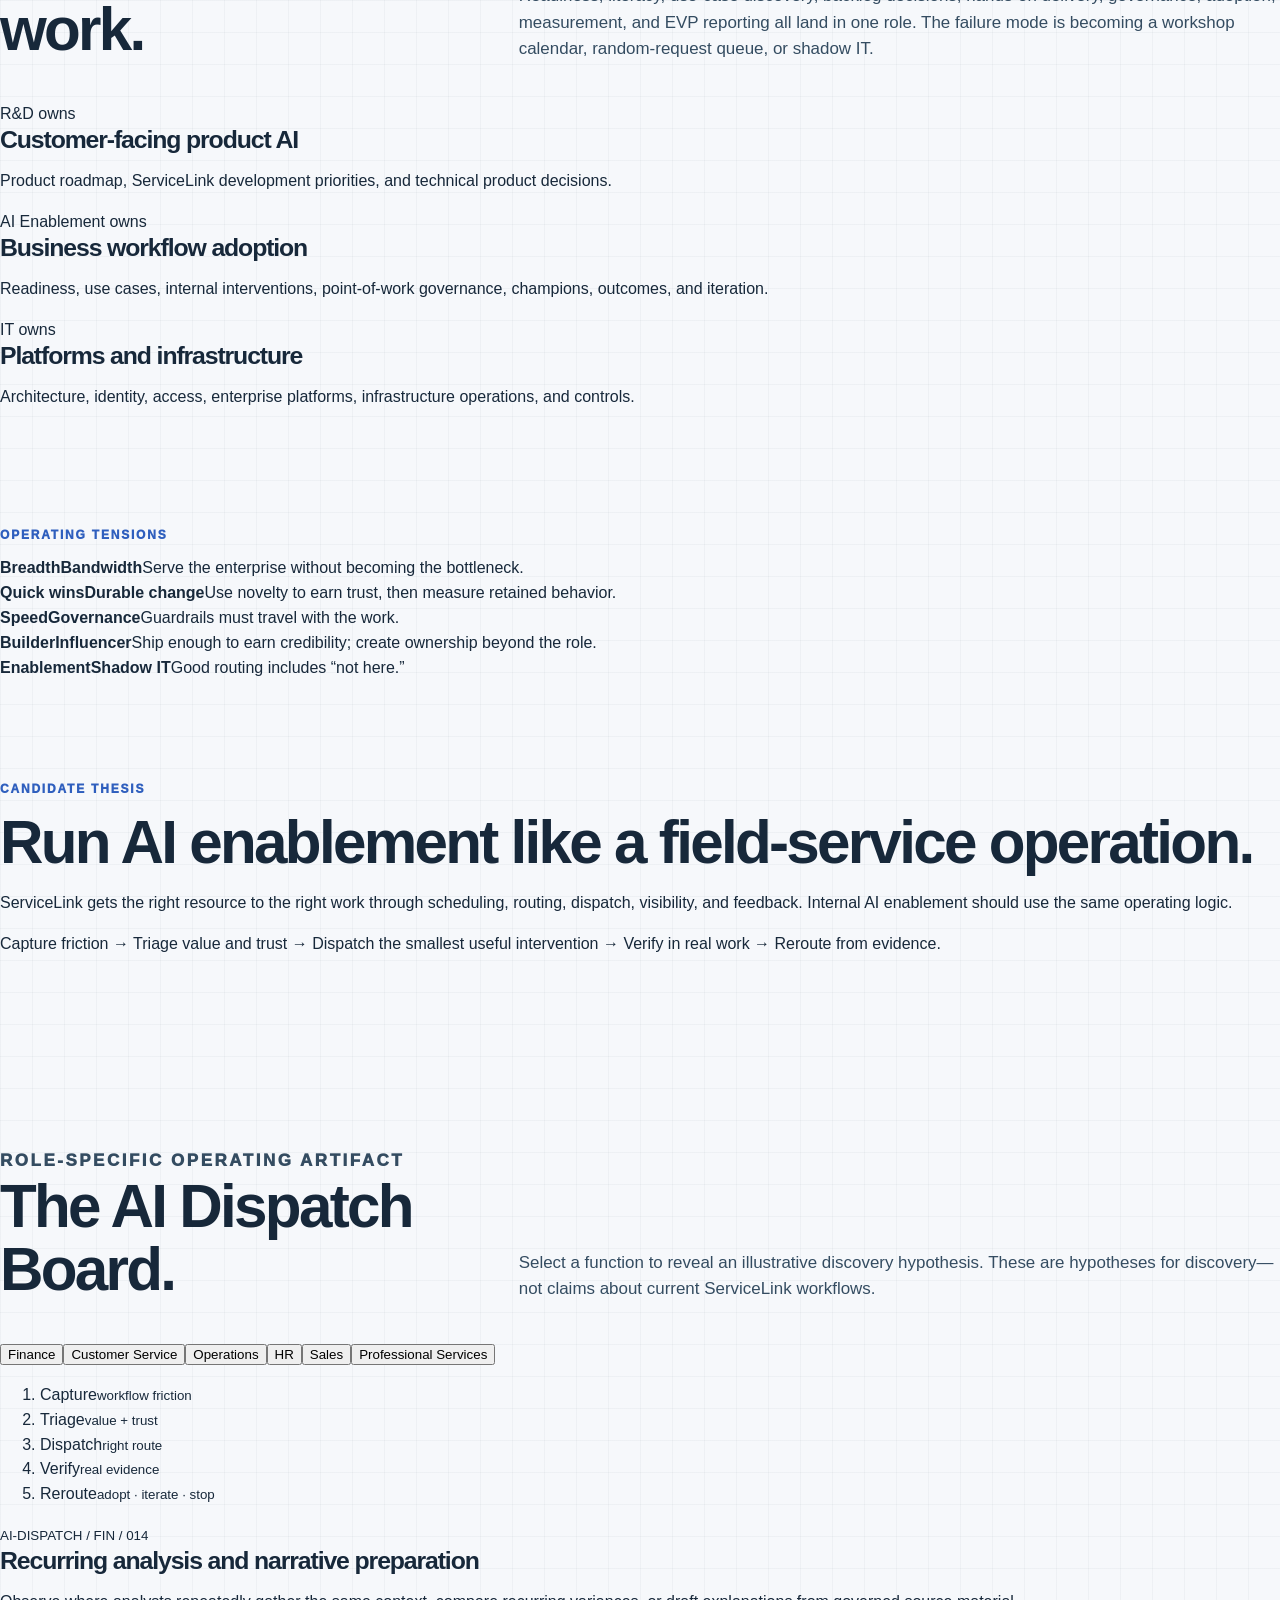
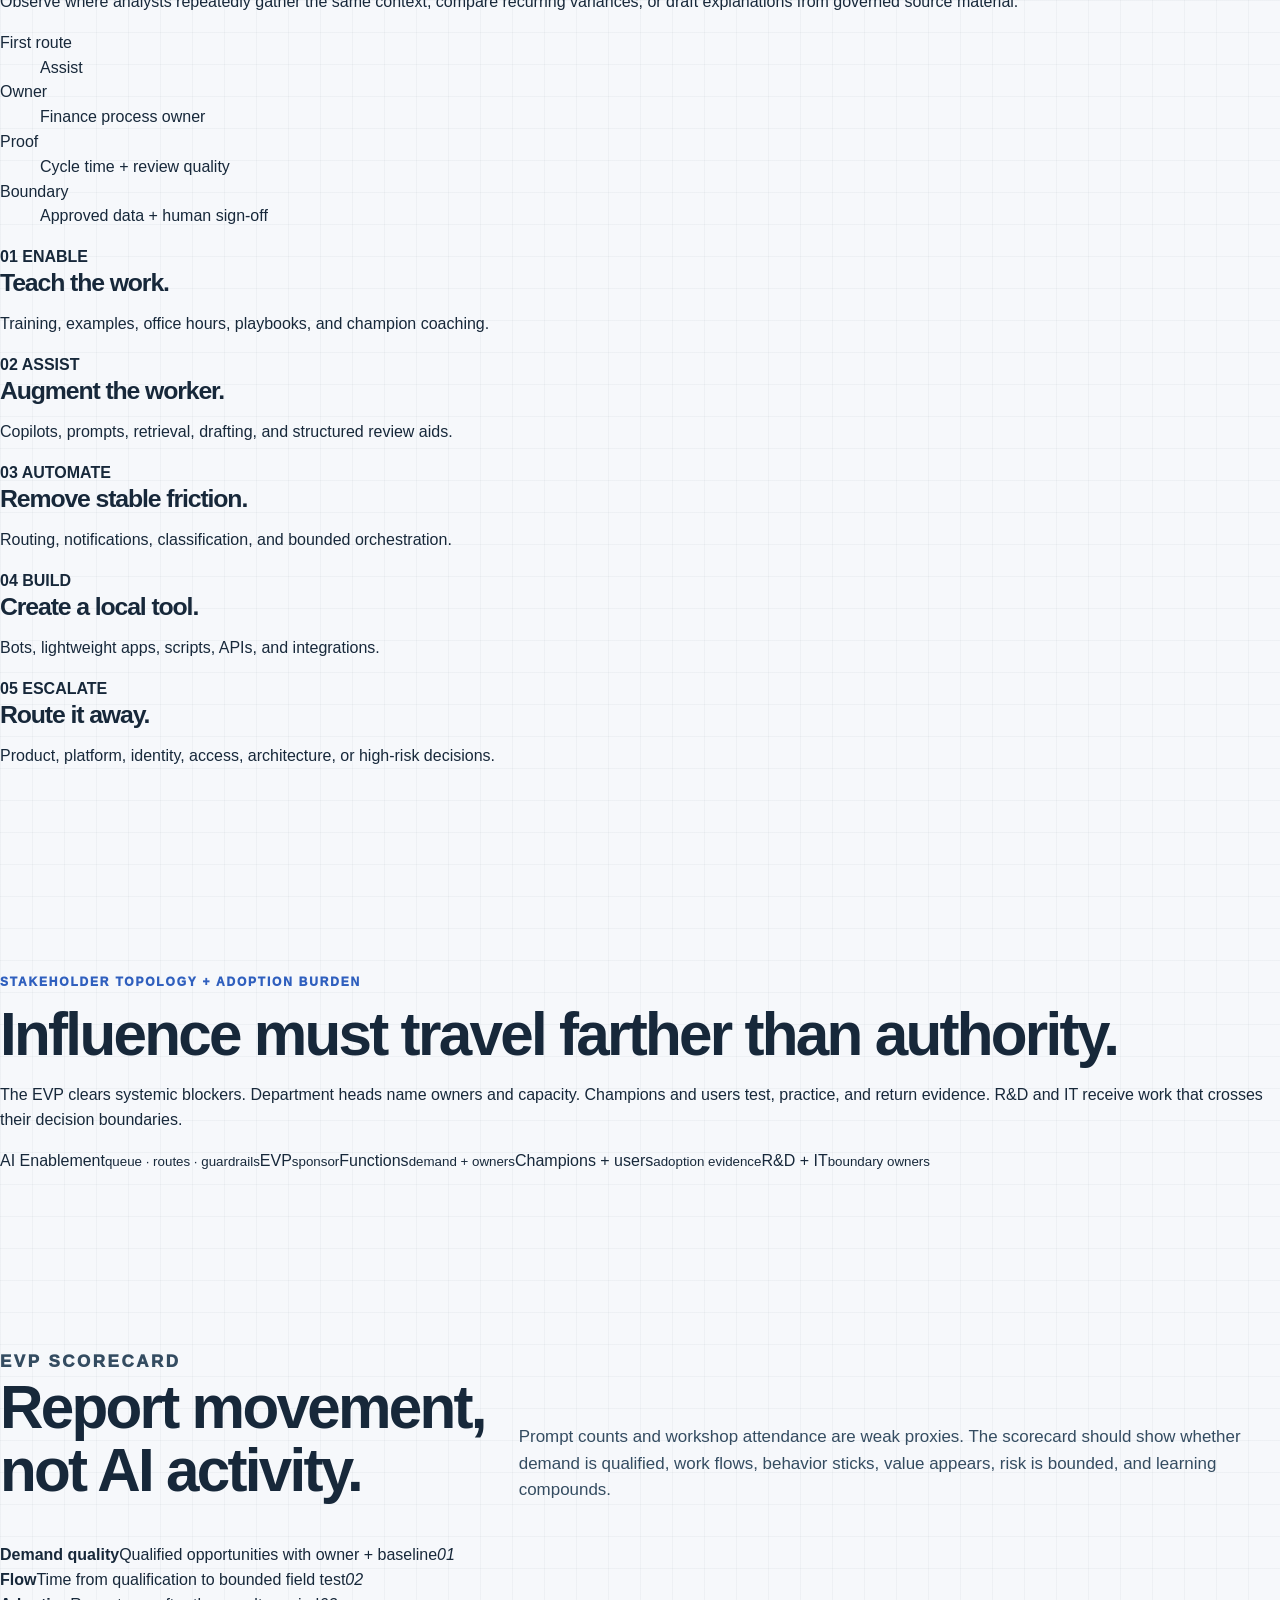
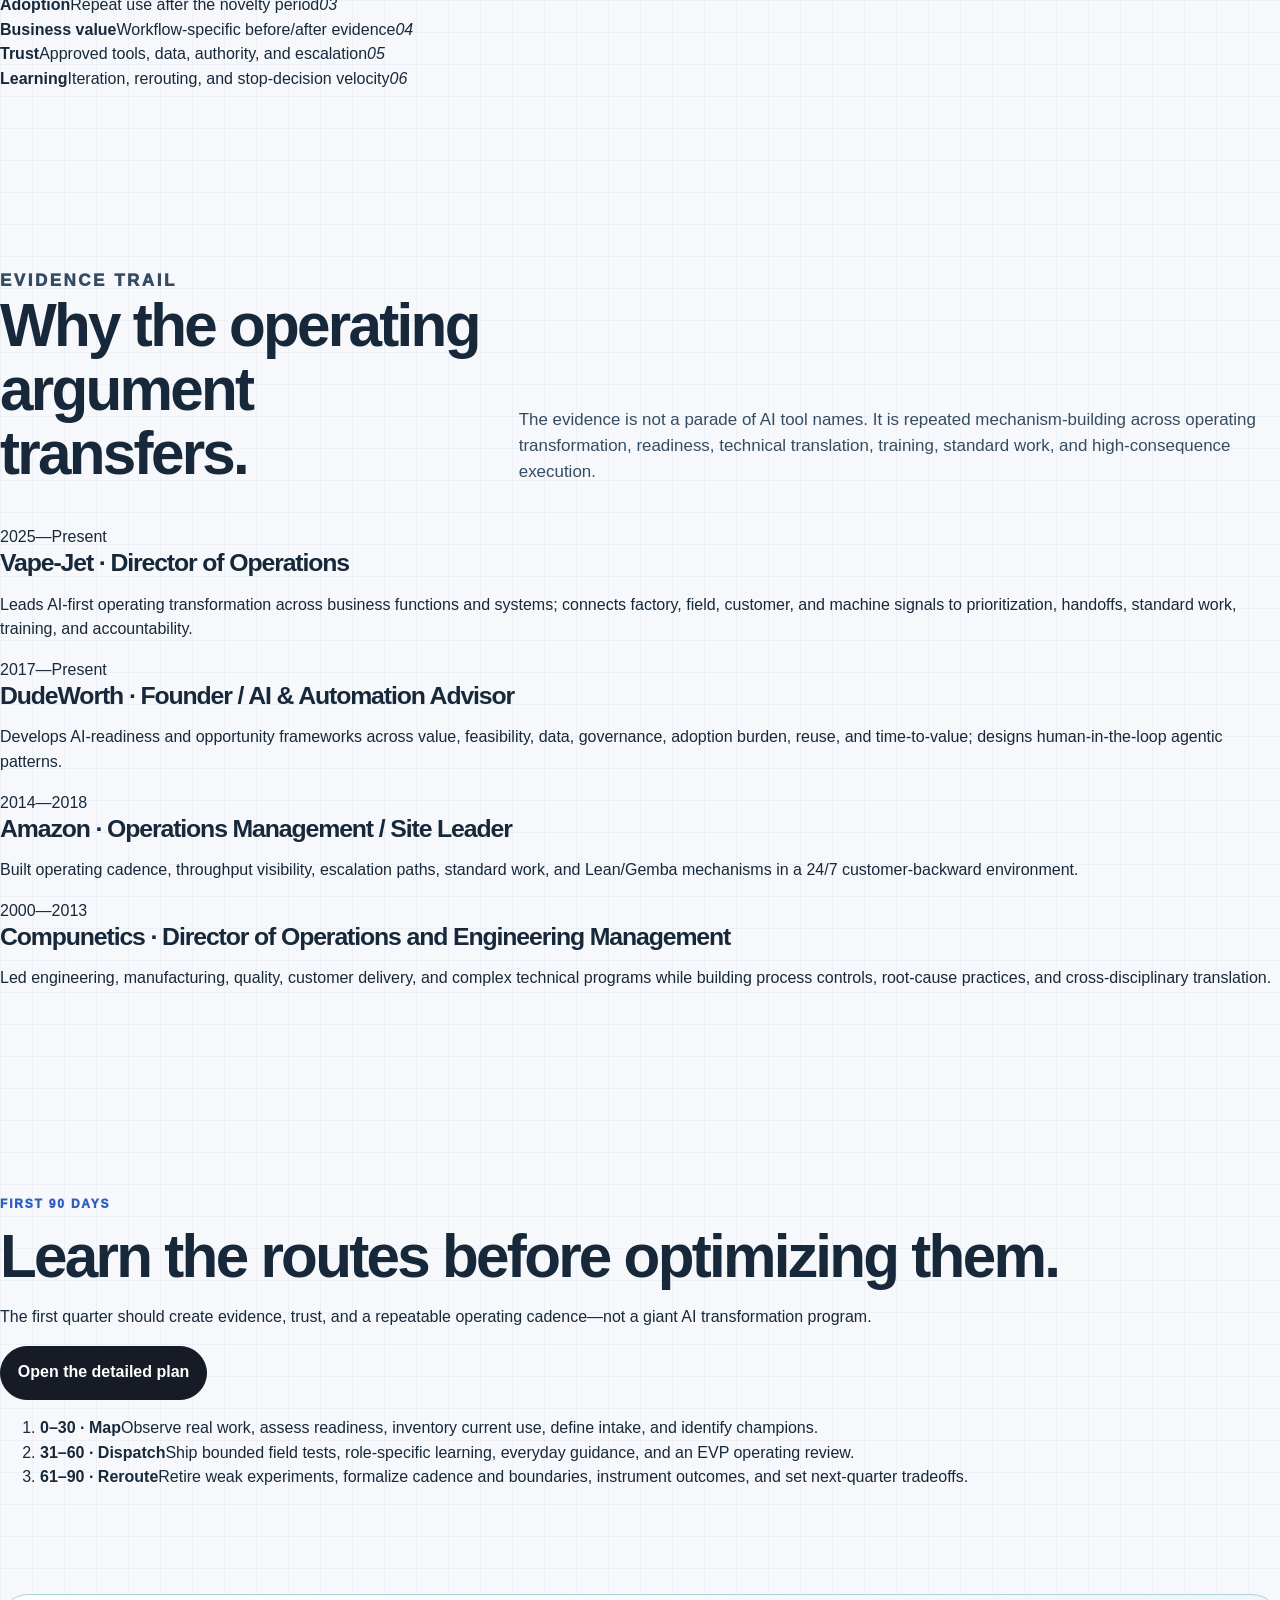
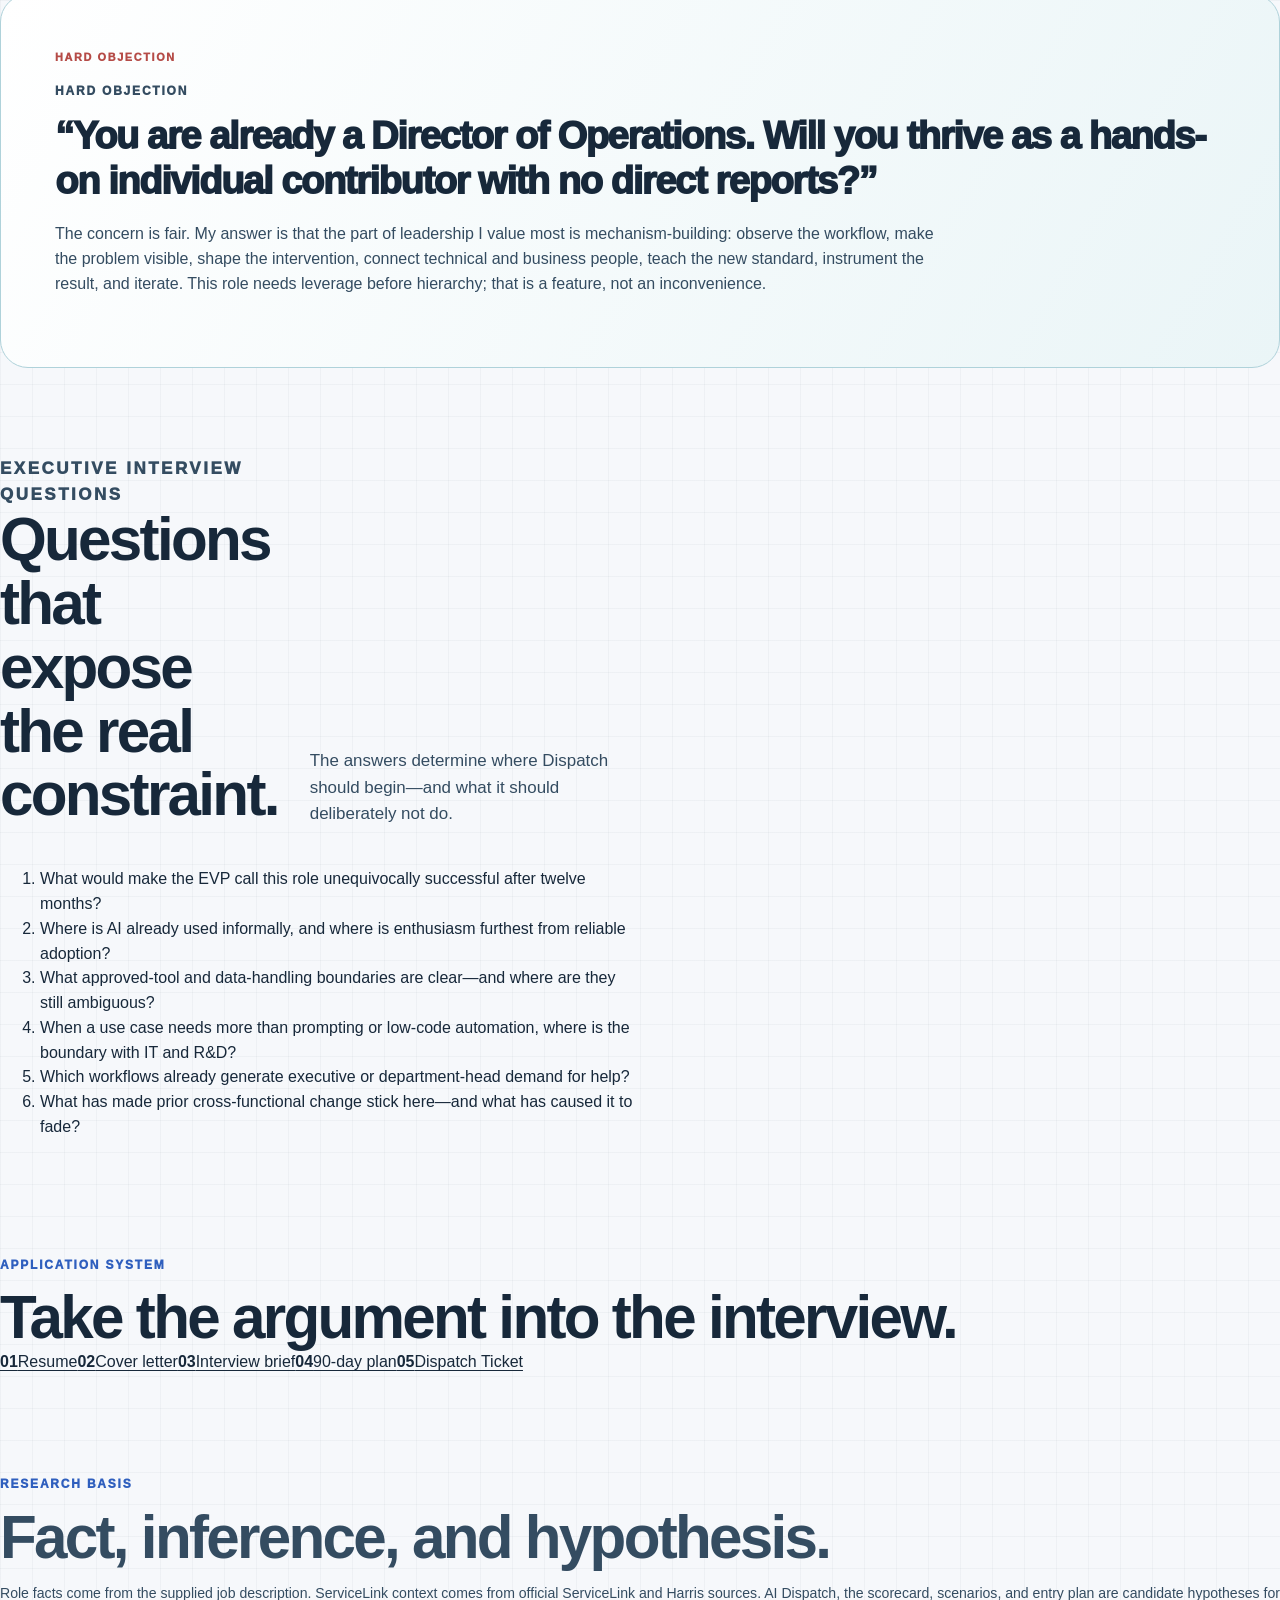
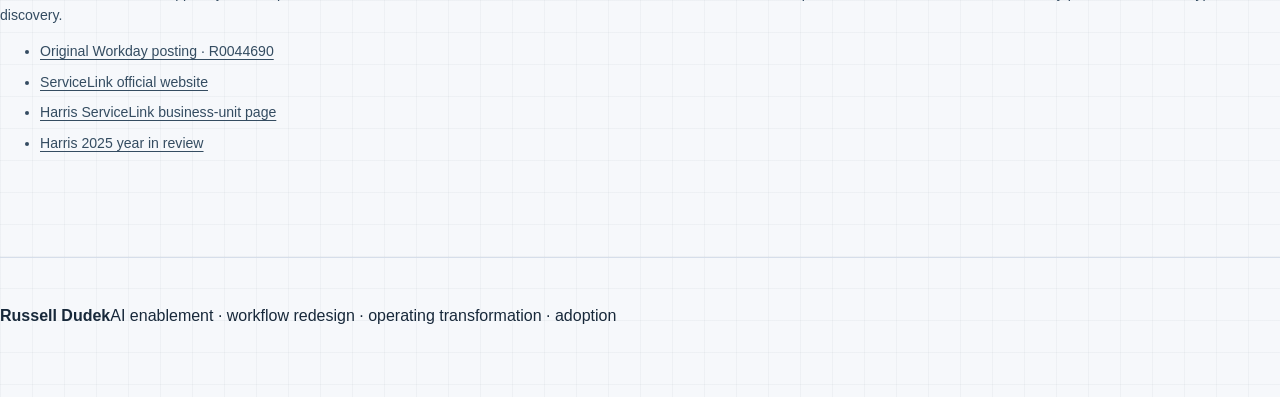
==== commit 33f0ae53: "Rebuild complete ServiceLink campaign experience" ====
--- a/index.html
+++ b/index.html
@@ -1,267 +1,38 @@
 <!doctype html>
 <html lang="en">
 <head>
-  <meta charset="utf-8">
-  <meta name="viewport" content="width=device-width,initial-scale=1">
-  <meta name="description" content="Russell Dudek candidate vision for ServiceLink AI Enablement Lead: dispatch AI to the work, then prove it changed the work.">
-  <title>Russell Dudek | ServiceLink AI Enablement Lead Candidate Vision</title>
-  <link rel="stylesheet" href="styles.css">
-  <script defer src="app.js"></script>
+<meta charset="utf-8">
+<meta name="viewport" content="width=device-width,initial-scale=1">
+<meta name="description" content="Russell Dudek candidate vision for ServiceLink AI Enablement Lead.">
+<title>Russell Dudek | ServiceLink AI Enablement Lead</title>
+<link rel="stylesheet" href="styles.css">
+<script defer src="app.js"></script>
 </head>
 <body>
-<a class="skip-link" href="#main">Skip to content</a>
-<header class="site-nav no-print">
-  <div class="site-shell inner">
-    <a class="brand" href="index.html"><img class="brand-logo" src="assets/servicelink-logo.svg" alt="ServiceLink"><span>Russell Dudek <small>AI Enablement Lead candidate vision</small></span></a>
-    <nav class="nav-links" aria-label="Campaign navigation">
-      <a href="#mandate">Mandate</a>
-      <a href="#thesis">Thesis</a>
-      <a href="#dispatch">AI Dispatch</a>
-      <a href="#proof">Evidence</a>
-      <a href="#plan">90 days</a>
-      <a href="resume.html">Resume</a>
-      <a href="cover-letter.html">Letter</a>
-      <a href="interview-brief.html">Brief</a>
-    </nav>
-  </div>
-</header>
+<a class="skip" href="#main">Skip to content</a>
+<header class="nav no-print"><div class="shell nav-inner">
+<a class="brand" href="index.html"><img src="assets/servicelink-logo.svg" alt="ServiceLink"><span>Russell Dudek<small>AI Enablement Lead candidate vision</small></span></a>
+<nav aria-label="Campaign"><a href="#mandate">Mandate</a><a href="#dispatch">Dispatch</a><a href="#evidence">Evidence</a><a href="90-day-plan.html">90 days</a><a href="resume.html">Resume</a><a href="cover-letter.html">Letter</a></nav>
+</div></header>
 <main id="main">
-  <section class="hero">
-    <div class="site-shell hero-grid">
-      <div>
-        <div class="eyebrow">ServiceLink · AI Enablement Lead candidate vision · Russell Dudek</div>
-        <h1>Dispatch AI to the work.</h1>
-        <p class="lede">ServiceLink is not hiring an AI strategist to write a roadmap from a distance. It is hiring a hands-on internal operator who can find workflow friction, prioritize the right opportunities, build useful interventions, teach people how to use them, govern them, and prove they changed the work.</p>
-        <div class="hero-actions no-print">
-          <a class="button" href="#dispatch">Open the AI Dispatch Board</a>
-          <a class="button secondary" href="interview-brief.html">Read the interview thesis</a>
-        </div>
-      </div>
-      <aside class="dispatch-console" aria-label="Illustrative AI enablement dispatch queue">
-        <div class="console-top"><div class="console-title">AI Enablement Dispatch · Illustrative queue</div><div class="console-status">Operating</div></div>
-        <div class="queue">
-          <div class="queue-row"><strong>FIN-014</strong><span>Recurring analysis and narrative prep</span><b class="route-badge route-assist">Assist</b></div>
-          <div class="queue-row"><strong>CS-027</strong><span>Case context and knowledge retrieval</span><b class="route-badge route-build">Build</b></div>
-          <div class="queue-row"><strong>OPS-031</strong><span>Issue triage and handoff clarity</span><b class="route-badge route-automate">Automate</b></div>
-          <div class="queue-row"><strong>HR-008</strong><span>Role-specific AI literacy gap</span><b class="route-badge route-enable">Enable</b></div>
-          <div class="queue-row"><strong>IT-ESC</strong><span>Identity, access, or platform dependency</span><b class="route-badge route-escalate">Escalate</b></div>
-        </div>
-        <div class="console-footer">
-          <div class="console-metric"><small>Measure</small><strong>Changed work</strong></div>
-          <div class="console-metric"><small>Guardrail</small><strong>Human authority</strong></div>
-          <div class="console-metric"><small>Cadence</small><strong>Learn + reroute</strong></div>
-        </div>
-      </aside>
-    </div>
-  </section>
-
-  <section class="company-strip" aria-label="ServiceLink company context">
-    <div class="site-shell company-grid">
-      <div class="company-fact"><strong>30 years</strong><span>of utility field-service industry experience stated on ServiceLink’s official site.</span></div>
-      <div class="company-fact"><strong>80+ clients</strong><span>across the United States and Canada.</span></div>
-      <div class="company-fact"><strong>6,500</strong><span>daily users supported by ServiceLink software.</span></div>
-      <div class="company-fact"><strong>5 utility domains</strong><span>water, gas, electric, fiber, and sanitation.</span></div>
-    </div>
-  </section>
-
-  <section class="role-strip" aria-label="Role reality">
-    <div class="site-shell role-grid">
-      <div class="role-fact"><strong>EVP</strong><span>Direct executive visibility means progress, blockers, adoption, and value must be legible.</span></div>
-      <div class="role-fact"><strong>6+ functions</strong><span>Finance, Customer Service, Operations, HR, Sales, Professional Services—and likely more.</span></div>
-      <div class="role-fact"><strong>0 reports</strong><span>The operating system must create leverage through champions, standards, tools, and influence.</span></div>
-      <div class="role-fact"><strong>Full lifecycle</strong><span>Readiness → use case → business case → build → deploy → adoption → measurement → iteration.</span></div>
-    </div>
-  </section>
-
-  <section class="section" id="mandate">
-    <div class="site-shell">
-      <div class="section-head">
-        <div><div class="eyebrow">The real mandate</div><h2>Build the function while doing the work.</h2></div>
-        <p>The role combines readiness assessment, training, use-case discovery, backlog management, lightweight business cases, hands-on delivery, governance, executive reporting, and change management. The trap is obvious: one person can become a workshop calendar, a random-request queue, or shadow IT. The mandate is to create an operating system that makes limited enablement capacity compound.</p>
-      </div>
-      <div class="boundary-map" aria-label="Role boundaries">
-        <article class="boundary"><div class="label">R&amp;D owns</div><h3>Customer-facing product AI</h3><ul><li>AI/ML product roadmap</li><li>ServiceLink development priorities</li><li>Technical product decisions</li></ul></article>
-        <article class="boundary center"><div class="label">AI Enablement owns</div><h3>Business workflow adoption</h3><ul><li>Readiness and literacy</li><li>Use-case discovery and prioritization</li><li>Prompts, templates, automations, bots, internal tools, and integrations</li><li>Governance at the point of work</li><li>Adoption, champions, measurement, iteration</li></ul></article>
-        <article class="boundary"><div class="label">IT owns</div><h3>Infrastructure and platform decisions</h3><ul><li>Enterprise technology architecture</li><li>Identity, access, and platform choices</li><li>Infrastructure operations and controls</li></ul></article>
-      </div>
-    </div>
-  </section>
-
-  <section class="section">
-    <div class="site-shell">
-      <div class="section-head">
-        <div><div class="eyebrow">Operating tensions</div><h2>The role lives in the seams.</h2></div>
-        <p>The JD is unusually clear about boundaries, but the daily work will still happen between them. These are the contradictions the operating model has to manage—not eliminate.</p>
-      </div>
-      <div class="tension-board">
-        <article class="tension"><div><div class="versus">Breadth ↔ bandwidth</div><h3>Serve the enterprise without becoming the bottleneck.</h3></div><p>Use a visible queue, explicit routing rules, and departmental champions to multiply one-person capacity.</p></article>
-        <article class="tension"><div><div class="versus">Quick wins ↔ durable change</div><h3>Win trust, then change behavior.</h3></div><p>A quick win is useful only if it becomes repeatable work, not a one-time demo.</p></article>
-        <article class="tension"><div><div class="versus">Speed ↔ governance</div><h3>Guardrails must travel with the work.</h3></div><p>Approved tools, data handling, human authority, and escalation should be clear before adoption spreads.</p></article>
-        <article class="tension"><div><div class="versus">Builder ↔ influencer</div><h3>Build enough to earn credibility.</h3></div><p>The role must ship useful interventions and teach leaders and users how to own the changed workflow.</p></article>
-        <article class="tension"><div><div class="versus">Enablement ↔ shadow IT</div><h3>Know when to route the work away.</h3></div><p>Not every request should be built locally. Some belong with IT, R&amp;D, policy owners, or no one at all.</p></article>
-      </div>
-    </div>
-  </section>
-
-  <section class="section" id="thesis">
-    <div class="site-shell thesis-panel">
-      <div><div class="eyebrow">Candidate thesis</div><div class="thesis-quote">Run AI enablement like a field-service operation.</div></div>
-      <div class="thesis-detail">
-        <p>ServiceLink’s own domain is about getting the right resource to the right work with scheduling, optimization, routing, dispatch, visibility, and feedback. My hypothesis is that internal AI enablement should use the same operating logic.</p>
-        <p><strong>Capture the friction. Triage value, readiness, data risk, and adoption burden. Dispatch the smallest useful intervention. Verify it in real work. Reroute based on evidence.</strong></p>
-        <p>The role then becomes more than a knowledgeable AI person. It becomes a transparent mechanism for turning business pain into governed, adopted, measurable improvement.</p>
-      </div>
-    </div>
-  </section>
-
-  <section class="section" id="dispatch">
-    <div class="site-shell">
-      <div class="section-head">
-        <div><div class="eyebrow">Role-specific operating artifact</div><h2>The AI Dispatch Board.</h2></div>
-        <p>Select a department to see an illustrative discovery hypothesis and how the request might be routed. These examples are not claims about ServiceLink’s current processes; they show the decision system I would use to learn where AI belongs and where it does not.</p>
-      </div>
-      <div class="dispatch-lab">
-        <div class="dispatch-tabs" role="tablist" aria-label="Department dispatch examples">
-          <button class="dispatch-tab" role="tab" aria-selected="true" aria-controls="dispatch-panel" data-dept="finance">Finance</button>
-          <button class="dispatch-tab" role="tab" aria-selected="false" aria-controls="dispatch-panel" data-dept="customer">Customer Service</button>
-          <button class="dispatch-tab" role="tab" aria-selected="false" aria-controls="dispatch-panel" data-dept="operations">Operations</button>
-          <button class="dispatch-tab" role="tab" aria-selected="false" aria-controls="dispatch-panel" data-dept="hr">HR</button>
-          <button class="dispatch-tab" role="tab" aria-selected="false" aria-controls="dispatch-panel" data-dept="sales">Sales</button>
-          <button class="dispatch-tab" role="tab" aria-selected="false" aria-controls="dispatch-panel" data-dept="ps">Professional Services</button>
-        </div>
-        <div class="dispatch-panel" id="dispatch-panel" role="tabpanel" aria-live="polite">
-          <article class="ticket-card">
-            <div class="ticket-id" id="ticket-id">AI-DISPATCH / FIN / 014</div>
-            <h3 id="ticket-title">Recurring analysis and narrative preparation</h3>
-            <p id="ticket-summary">Observe where analysts repeatedly gather the same context, compare recurring variances, or draft explanations from governed source material.</p>
-            <dl class="ticket-fields">
-              <div><dt>Likely first route</dt><dd id="ticket-route">Assist</dd></div>
-              <div><dt>Owner</dt><dd id="ticket-owner">Finance process owner</dd></div>
-              <div><dt>Proof metric</dt><dd id="ticket-metric">Cycle time + review quality</dd></div>
-              <div><dt>Boundary</dt><dd id="ticket-boundary">Approved data + human sign-off</dd></div>
-            </dl>
-          </article>
-          <div class="route-panel">
-            <h3 id="route-title">Why this route first</h3>
-            <p id="route-summary">Begin with bounded assistance before automation. Preserve financial review authority, use approved data sources, and establish a baseline before scaling.</p>
-            <span class="route-pill" id="route-pill">Dispatch class · Assist</span>
-            <ul id="route-list">
-              <li>Observe the workflow with the people doing it.</li>
-              <li>Define the before-state and what quality means.</li>
-              <li>Prototype inside the approved tool set.</li>
-              <li>Measure repeat use and downstream review effort, not prompt volume.</li>
-            </ul>
-          </div>
-        </div>
-      </div>
-    </div>
-  </section>
-
-  <section class="section" id="routes">
-    <div class="site-shell">
-      <div class="section-head">
-        <div><div class="eyebrow">Dispatch decision architecture</div><h2>Five routes. One visible queue.</h2></div>
-        <p>The first decision is not “which AI tool?” It is “what kind of intervention does this work actually need?” The route determines effort, ownership, governance, and measurement.</p>
-      </div>
-      <div class="route-grid">
-        <article class="route-card"><div class="num">01 / ENABLE</div><h3>Teach the work.</h3><p>Role-specific training, examples, office hours, playbooks, and champion coaching when the blocker is literacy or confidence.</p><div class="boundary-note">Do not build software for a learning problem.</div></article>
-        <article class="route-card"><div class="num">02 / ASSIST</div><h3>Augment the worker.</h3><p>Copilots, prompts, templates, knowledge retrieval, summarization, drafting, and structured review aids.</p><div class="boundary-note">Human judgment remains explicit.</div></article>
-        <article class="route-card"><div class="num">03 / AUTOMATE</div><h3>Remove repeatable friction.</h3><p>Low-code workflows, routing, notifications, classification, data movement, and bounded task orchestration.</p><div class="boundary-note">Instrument exceptions and failure modes.</div></article>
-        <article class="route-card"><div class="num">04 / BUILD + INTEGRATE</div><h3>Create a local tool.</h3><p>Internal bots, lightweight applications, scripts, integrations, and APIs when workflow value justifies deeper delivery.</p><div class="boundary-note">Coordinate technical boundaries with IT and R&amp;D.</div></article>
-        <article class="route-card"><div class="num">05 / ESCALATE</div><h3>Route it away.</h3><p>Send infrastructure, product-roadmap, architecture, identity, access, or high-risk decisions to the accountable owner.</p><div class="boundary-note">Good enablement includes saying “not here.”</div></article>
-      </div>
-    </div>
-  </section>
-
-  <section class="section" id="scorecard">
-    <div class="site-shell">
-      <div class="section-head">
-        <div><div class="eyebrow">EVP scorecard</div><h2>Report movement, not AI activity.</h2></div>
-        <p>A useful executive readout should show whether the function is finding the right work, moving it through the system, changing behavior, creating business value, and staying inside appropriate boundaries.</p>
-      </div>
-      <div class="scorecard">
-        <article class="metric"><small>Demand quality</small><h3>Qualified opportunity rate</h3><p>How much incoming demand becomes a well-framed workflow opportunity with owner, baseline, route, and measure.</p></article>
-        <article class="metric"><small>Flow</small><h3>Time to field test</h3><p>Elapsed time from qualified use case to a bounded test in real work, segmented by dispatch route.</p></article>
-        <article class="metric"><small>Adoption</small><h3>Retained use</h3><p>Repeat behavior and workflow integration after the novelty period, not one-time attendance or prompt counts.</p></article>
-        <article class="metric"><small>Business outcome</small><h3>Value realized</h3><p>Workflow-specific evidence such as cycle time, quality, error reduction, capacity, customer experience, or revenue support.</p></article>
-        <article class="metric"><small>Trust</small><h3>Governed usage</h3><p>Approved tools, appropriate data handling, explicit human authority, known failure modes, and escalation coverage.</p></article>
-        <article class="metric"><small>Learning</small><h3>Iteration velocity</h3><p>How quickly user feedback and real-world performance data change the solution, training, route, or stop decision.</p></article>
-      </div>
-    </div>
-  </section>
-
-  <section class="section" id="proof">
-    <div class="site-shell">
-      <div class="section-head">
-        <div><div class="eyebrow">Evidence map</div><h2>The job description describes my through-line unusually well.</h2></div>
-        <p>The strongest evidence is not a list of AI tools. It is the repeated combination of workflow observation, practical building, technical-business translation, operating cadence, training, governance, and measurable change.</p>
-      </div>
-      <div class="proof-trail">
-        <article class="proof-item"><div class="where">Vape-Jet<span>Director of Operations · 2025–Present</span></div><p>Leads AI-first operating transformation across production, purchasing, quality, customer success, support, engineering issue flow, ERP/Odoo, Jira, HubSpot, Slack, telemetry, and AI-assisted workflows. Connects factory, field, customer, and machine-fleet signals into prioritized work, earlier risk detection, cleaner handoffs, dashboards, standard work, training, and accountability.</p></article>
-        <article class="proof-item"><div class="where">DudeWorth<span>Founder / AI and Automation Advisor · 2017–Present</span></div><p>Develops AI-readiness and opportunity frameworks across value, feasibility, data readiness, governance, adoption burden, reuse, and time-to-value; designs agentic workflow patterns with human judgment, escalation, decision records, evaluation, and governance rails.</p></article>
-        <article class="proof-item"><div class="where">Amazon<span>Operations Management / Site Leader · 2014–2018</span></div><p>Led launch and execution in a 24/7 customer-backward environment; built leadership routines, labor planning, throughput visibility, escalation paths, standard work, and operating mechanisms. This is the cadence and change discipline behind sustainable AI adoption.</p></article>
-        <article class="proof-item"><div class="where">Compunetics<span>Director of Operations and Engineering Management · 2000–2013</span></div><p>Progressed through R&amp;D program management, production management, strategic acquisition, operations management, and director-level leadership; led engineering, manufacturing, quality, customer delivery, and complex technical programs while building process controls and root-cause practices.</p></article>
-        <article class="proof-item"><div class="where">Field + routing relevance<span>Cardinal Building Products · ZeusVu</span></div><p>Built a remote regional operation and modernized distributed commercial, fulfillment, logistics, CRM, and route-planning workflows; separately led regulated drone operations and developed computer-vision and aerial-inventory concepts using GIS and mapping workflows.</p></article>
-      </div>
-    </div>
-  </section>
-
-  <section class="section" id="plan">
-    <div class="site-shell">
-      <div class="section-head">
-        <div><div class="eyebrow">First 90 days</div><h2>Learn the routes before optimizing them.</h2></div>
-        <p>The first quarter should create evidence, trust, and a repeatable operating cadence—not a giant AI transformation program.</p>
-      </div>
-      <div class="timeline">
-        <article class="phase"><div class="days">Days 0–30 · Map</div><h3>Observe the real work.</h3><ul><li>Interview department heads and frontline users.</li><li>Assess readiness by function, role, approved tools, data sensitivity, and manager sponsorship.</li><li>Inventory current AI usage, shadow practices, training needs, and existing policies.</li><li>Establish intake, scoring, route definitions, and baseline measures.</li><li>Identify potential departmental champions.</li></ul></article>
-        <article class="phase"><div class="days">Days 31–60 · Dispatch</div><h3>Ship bounded quick wins.</h3><ul><li>Run a small cross-functional set of field tests across different dispatch routes.</li><li>Pair each use case with a business owner, baseline, human authority, and success measure.</li><li>Deliver role-specific workshops tied to live workflows, not generic AI literacy.</li><li>Publish lightweight approved-use and data-handling guidance with the right owners.</li><li>Begin EVP reporting on queue, flow, adoption, blockers, and outcomes.</li></ul></article>
-        <article class="phase"><div class="days">Days 61–90 · Close the loop</div><h3>Turn wins into a system.</h3><ul><li>Retire, reroute, or iterate weak experiments based on evidence.</li><li>Stand up champion cadence and reusable playbooks by workflow pattern.</li><li>Formalize backlog review and R&amp;D/IT escalation boundaries.</li><li>Instrument retained adoption and workflow-specific outcomes.</li><li>Present the next-quarter portfolio with explicit capacity tradeoffs.</li></ul></article>
-      </div>
-    </div>
-  </section>
-
-  <section class="section">
-    <div class="site-shell objection">
-      <blockquote>“You are already a Director of Operations. Will you really thrive as a hands-on individual contributor with no direct reports?”</blockquote>
-      <p>The concern is fair. My answer is that the part of leadership I value most is not headcount—it is making work better. My strongest work has repeatedly been close to the mechanism: observe the workflow, make the problem visible, build or shape the intervention, connect technical and business people, teach the new standard, instrument the result, and keep iterating. This role is attractive precisely because it combines those activities in one mandate. The first version of ServiceLink’s AI enablement function needs leverage before hierarchy, and I would treat that as a feature of the role, not a temporary inconvenience.</p>
-    </div>
-  </section>
-
-  <section class="section" id="questions">
-    <div class="site-shell">
-      <div class="section-head"><div><div class="eyebrow">Executive interview questions</div><h2>Questions that expose the real constraint.</h2></div><p>The answers would determine where the Dispatch system should start and what it should deliberately not do.</p></div>
-      <div class="questions">
-        <div class="question">What would make the EVP say this role was unequivocally successful after twelve months: capacity, speed, quality, customer experience, revenue support, risk reduction, or a specific combination?</div>
-        <div class="question">Where is AI already being used informally across ServiceLink, and which department has the largest gap between enthusiasm and reliable workflow adoption?</div>
-        <div class="question">What is the current approved-tool and data-handling boundary, and where is guidance still ambiguous to employees?</div>
-        <div class="question">When a business use case needs more than a prompt or low-code automation, what is the preferred boundary between this role, IT, and R&amp;D?</div>
-        <div class="question">Which workflows are painful enough that department heads already ask for help, and which requests look attractive but are strategically low value?</div>
-        <div class="question">How are successful internal practices shared across ServiceLink today, and where does knowledge transfer tend to break down?</div>
-        <div class="question">What level of hands-on building do you expect from this role versus enabling business users, configuring existing tools, or coordinating deeper technical work?</div>
-        <div class="question">What has made previous cross-functional change efforts stick here—and what has caused them to fade after launch?</div>
-      </div>
-    </div>
-  </section>
-
-  <section class="section" id="sources">
-    <div class="site-shell">
-      <div class="section-head"><div><div class="eyebrow">Research basis</div><h2>Fact, inference, and hypothesis.</h2></div><p>The role facts come from the job description supplied by Russell. Company context comes from Harris public sources. AI Dispatch, the scorecard, examples, and 90-day plan are candidate hypotheses for discovery.</p></div>
-      <ol class="sources">
-        <li><a href="https://harriscomputer.wd3.myworkdayjobs.com/en-US/1/job/Texas-United-States/XMLNAME--Remote--AI-Enablement-Lead_R0044690-6?source=LinkedIn">ServiceLink / Harris AI Enablement Lead posting, requisition R0044690</a> — role scope, reporting line, functional responsibilities, boundaries, qualifications, and compensation supplied in full by the candidate.</li>
-        <li><a href="https://www.servicelinksoftware.com/">ServiceLink official website</a> — field-service product context, utility domains, 30 years of experience, 80+ clients, and 6,500 daily users.</li>
-        <li><a href="https://www.harriscomputer.com/business-units/servicelink">Harris ServiceLink business-unit page</a> — official business-unit identity and Utilities portfolio placement.</li>
-        <li><a href="https://www.harriscomputer.com/solutions">Harris Solutions</a> — confirms ServiceLink is part of Harris’s Utilities portfolio and the breadth of Harris vertical-market software businesses.</li>
-        <li><a href="https://www.harriscomputer.com/news/harris-year-in-review-looking-back-on-2025">Harris Year-In-Review: Looking Back on 2025</a> — AI platform acceleration, security-first Missions, generative tools, best-practice summits, portfolio growth, and decentralized-yet-aligned operating context.</li>
-        <li><a href="https://www.harriscomputer.com/">Harris home</a> — mission-critical software and service focus across public sector, healthcare, utilities, private sector, and insurance markets.</li>
-      </ol>
-    </div>
-  </section>
+<section class="hero"><div class="shell hero-grid">
+<div class="hero-copy"><p class="eyebrow">ServiceLink · AI Enablement Lead · Candidate vision</p><h1>Dispatch AI<br>to the work.</h1><p class="lede">The role is not a distant AI strategist. It is a hands-on internal operator who must find workflow friction, route the right intervention, govern it, teach it, and prove that the work changed.</p><div class="actions no-print"><a class="button" href="#dispatch">Run the dispatch model</a><a class="button ghost" href="interview-brief.html">Interview thesis</a></div></div>
+<aside class="console" aria-label="AI Dispatch route simulation"><div class="console-head"><span>AI ENABLEMENT DISPATCH</span><b><i></i> ROUTING</b></div><div class="order" aria-live="polite"><strong id="hero-id">OPS-031</strong><div><h2 id="hero-title">Issue triage and handoff clarity</h2><p id="hero-owner">Operations · workflow owner</p></div><em id="hero-route" class="route automate">AUTOMATE</em></div><div class="track"><span id="hero-progress"></span></div><ol class="stages" aria-hidden="true"><li class="active">Capture</li><li>Triage</li><li>Dispatch</li><li>Verify</li><li>Reroute</li></ol><div class="decision"><small>Current decision</small><p id="hero-decision">Remove stable queue friction while preserving an exception path.</p></div><button id="replay-hero" type="button">Replay route</button></aside>
+</div></section>
+<section class="facts"><div class="shell fact-grid"><article><b>30 years</b><span>utility field-service experience</span></article><article><b>80+ clients</b><span>across the U.S. and Canada</span></article><article><b>6,500</b><span>daily software users</span></article><article><b>EVP + 0 reports</b><span>high visibility, influence-led leverage</span></article></div></section>
+<section class="section" id="mandate"><div class="shell"><header class="section-head"><div><p class="eyebrow">Actual mandate</p><h2>Build the function while doing the work.</h2></div><p>Readiness, literacy, use-case discovery, backlog decisions, hands-on delivery, governance, adoption, measurement, and EVP reporting all land in one role. The failure mode is becoming a workshop calendar, random-request queue, or shadow IT.</p></header><div class="ownership"><article><span>R&amp;D owns</span><h3>Customer-facing product AI</h3><p>Product roadmap, ServiceLink development priorities, and technical product decisions.</p></article><article class="owned"><span>AI Enablement owns</span><h3>Business workflow adoption</h3><p>Readiness, use cases, internal interventions, point-of-work governance, champions, outcomes, and iteration.</p></article><article><span>IT owns</span><h3>Platforms and infrastructure</h3><p>Architecture, identity, access, enterprise platforms, infrastructure operations, and controls.</p></article></div></div></section>
+<section class="seams"><div class="shell"><p class="eyebrow light">Operating tensions</p><div class="seam-row"><b>Breadth</b><i></i><b>Bandwidth</b><span>Serve the enterprise without becoming the bottleneck.</span></div><div class="seam-row"><b>Quick wins</b><i></i><b>Durable change</b><span>Use novelty to earn trust, then measure retained behavior.</span></div><div class="seam-row"><b>Speed</b><i></i><b>Governance</b><span>Guardrails must travel with the work.</span></div><div class="seam-row"><b>Builder</b><i></i><b>Influencer</b><span>Ship enough to earn credibility; create ownership beyond the role.</span></div><div class="seam-row"><b>Enablement</b><i></i><b>Shadow IT</b><span>Good routing includes “not here.”</span></div></div></section>
+<section class="section thesis"><div class="shell thesis-grid"><div><p class="eyebrow">Candidate thesis</p><h2>Run AI enablement like a field-service operation.</h2></div><div><p>ServiceLink gets the right resource to the right work through scheduling, routing, dispatch, visibility, and feedback. Internal AI enablement should use the same operating logic.</p><p class="formula">Capture friction → Triage value and trust → Dispatch the smallest useful intervention → Verify in real work → Reroute from evidence.</p></div></div></section>
+<section class="section" id="dispatch"><div class="shell"><header class="section-head"><div><p class="eyebrow">Role-specific operating artifact</p><h2>The AI Dispatch Board.</h2></div><p>Select a function to reveal an illustrative discovery hypothesis. These are hypotheses for discovery—not claims about current ServiceLink workflows.</p></header><div class="dispatch"><div class="tabs" role="tablist" aria-label="Department scenarios"><button class="tab" role="tab" aria-selected="true" data-key="finance">Finance</button><button class="tab" role="tab" aria-selected="false" data-key="customer">Customer Service</button><button class="tab" role="tab" aria-selected="false" data-key="operations">Operations</button><button class="tab" role="tab" aria-selected="false" data-key="hr">HR</button><button class="tab" role="tab" aria-selected="false" data-key="sales">Sales</button><button class="tab" role="tab" aria-selected="false" data-key="ps">Professional Services</button></div><div class="dispatch-flow"><div class="flow-track"><span id="flow-progress"></span></div><ol><li class="current">Capture<small>workflow friction</small></li><li>Triage<small>value + trust</small></li><li>Dispatch<small>right route</small></li><li>Verify<small>real evidence</small></li><li>Reroute<small>adopt · iterate · stop</small></li></ol></div><div class="ticket" role="tabpanel" aria-live="polite"><div><small id="ticket-id">AI-DISPATCH / FIN / 014</small><h3 id="ticket-title">Recurring analysis and narrative preparation</h3><p id="ticket-summary">Observe where analysts repeatedly gather the same context, compare recurring variances, or draft explanations from governed source material.</p></div><dl><div><dt>First route</dt><dd id="ticket-route">Assist</dd></div><div><dt>Owner</dt><dd id="ticket-owner">Finance process owner</dd></div><div><dt>Proof</dt><dd id="ticket-metric">Cycle time + review quality</dd></div><div><dt>Boundary</dt><dd id="ticket-boundary">Approved data + human sign-off</dd></div></dl></div></div><div class="routes"><article><b>01 ENABLE</b><h3>Teach the work.</h3><p>Training, examples, office hours, playbooks, and champion coaching.</p></article><article><b>02 ASSIST</b><h3>Augment the worker.</h3><p>Copilots, prompts, retrieval, drafting, and structured review aids.</p></article><article><b>03 AUTOMATE</b><h3>Remove stable friction.</h3><p>Routing, notifications, classification, and bounded orchestration.</p></article><article><b>04 BUILD</b><h3>Create a local tool.</h3><p>Bots, lightweight apps, scripts, APIs, and integrations.</p></article><article><b>05 ESCALATE</b><h3>Route it away.</h3><p>Product, platform, identity, access, architecture, or high-risk decisions.</p></article></div></div></section>
+<section class="section stakeholders"><div class="shell stakeholder-grid"><div><p class="eyebrow">Stakeholder topology + adoption burden</p><h2>Influence must travel farther than authority.</h2><p>The EVP clears systemic blockers. Department heads name owners and capacity. Champions and users test, practice, and return evidence. R&amp;D and IT receive work that crosses their decision boundaries.</p></div><div class="map" aria-label="Stakeholder map"><span class="node center">AI Enablement<small>queue · routes · guardrails</small></span><span class="node evp">EVP<small>sponsor</small></span><span class="node functions">Functions<small>demand + owners</small></span><span class="node users">Champions + users<small>adoption evidence</small></span><span class="node tech">R&amp;D + IT<small>boundary owners</small></span><i class="line l1"></i><i class="line l2"></i><i class="line l3"></i><i class="line l4"></i></div></div></section>
+<section class="section score"><div class="shell"><header class="section-head"><div><p class="eyebrow">EVP scorecard</p><h2>Report movement, not AI activity.</h2></div><p>Prompt counts and workshop attendance are weak proxies. The scorecard should show whether demand is qualified, work flows, behavior sticks, value appears, risk is bounded, and learning compounds.</p></header><div class="metric-list"><article><b>Demand quality</b><span>Qualified opportunities with owner + baseline</span><em>01</em></article><article><b>Flow</b><span>Time from qualification to bounded field test</span><em>02</em></article><article><b>Adoption</b><span>Repeat use after the novelty period</span><em>03</em></article><article><b>Business value</b><span>Workflow-specific before/after evidence</span><em>04</em></article><article><b>Trust</b><span>Approved tools, data, authority, and escalation</span><em>05</em></article><article><b>Learning</b><span>Iteration, rerouting, and stop-decision velocity</span><em>06</em></article></div></div></section>
+<section class="section" id="evidence"><div class="shell"><header class="section-head"><div><p class="eyebrow">Evidence trail</p><h2>Why the operating argument transfers.</h2></div><p>The evidence is not a parade of AI tool names. It is repeated mechanism-building across operating transformation, readiness, technical translation, training, standard work, and high-consequence execution.</p></header><div class="evidence"><article><span>2025—Present</span><h3>Vape-Jet · Director of Operations</h3><p>Leads AI-first operating transformation across business functions and systems; connects factory, field, customer, and machine signals to prioritization, handoffs, standard work, training, and accountability.</p></article><article><span>2017—Present</span><h3>DudeWorth · Founder / AI &amp; Automation Advisor</h3><p>Develops AI-readiness and opportunity frameworks across value, feasibility, data, governance, adoption burden, reuse, and time-to-value; designs human-in-the-loop agentic patterns.</p></article><article><span>2014—2018</span><h3>Amazon · Operations Management / Site Leader</h3><p>Built operating cadence, throughput visibility, escalation paths, standard work, and Lean/Gemba mechanisms in a 24/7 customer-backward environment.</p></article><article><span>2000—2013</span><h3>Compunetics · Director of Operations and Engineering Management</h3><p>Led engineering, manufacturing, quality, customer delivery, and complex technical programs while building process controls, root-cause practices, and cross-disciplinary translation.</p></article></div></div></section>
+<section class="section plan"><div class="shell plan-grid"><div><p class="eyebrow">First 90 days</p><h2>Learn the routes before optimizing them.</h2><p>The first quarter should create evidence, trust, and a repeatable operating cadence—not a giant AI transformation program.</p><a class="button no-print" href="90-day-plan.html">Open the detailed plan</a></div><ol><li><b>0–30 · Map</b><span>Observe real work, assess readiness, inventory current use, define intake, and identify champions.</span></li><li><b>31–60 · Dispatch</b><span>Ship bounded field tests, role-specific learning, everyday guidance, and an EVP operating review.</span></li><li><b>61–90 · Reroute</b><span>Retire weak experiments, formalize cadence and boundaries, instrument outcomes, and set next-quarter tradeoffs.</span></li></ol></div></section>
+<section class="section objection"><div class="shell"><p class="eyebrow light">Hard objection</p><blockquote>“You are already a Director of Operations. Will you thrive as a hands-on individual contributor with no direct reports?”</blockquote><p>The concern is fair. My answer is that the part of leadership I value most is mechanism-building: observe the workflow, make the problem visible, shape the intervention, connect technical and business people, teach the new standard, instrument the result, and iterate. This role needs leverage before hierarchy; that is a feature, not an inconvenience.</p></div></section>
+<section class="section questions"><div class="shell"><header class="section-head"><div><p class="eyebrow">Executive interview questions</p><h2>Questions that expose the real constraint.</h2></div><p>The answers determine where Dispatch should begin—and what it should deliberately not do.</p></header><ol><li>What would make the EVP call this role unequivocally successful after twelve months?</li><li>Where is AI already used informally, and where is enthusiasm furthest from reliable adoption?</li><li>What approved-tool and data-handling boundaries are clear—and where are they still ambiguous?</li><li>When a use case needs more than prompting or low-code automation, where is the boundary with IT and R&amp;D?</li><li>Which workflows already generate executive or department-head demand for help?</li><li>What has made prior cross-functional change stick here—and what has caused it to fade?</li></ol></div></section>
+<section class="docs no-print"><div class="shell"><p class="eyebrow light">Application system</p><h2>Take the argument into the interview.</h2><div><a href="resume.html"><b>01</b>Resume</a><a href="cover-letter.html"><b>02</b>Cover letter</a><a href="interview-brief.html"><b>03</b>Interview brief</a><a href="90-day-plan.html"><b>04</b>90-day plan</a><a href="ai-dispatch-ticket.html"><b>05</b>Dispatch Ticket</a></div></div></section>
+<section class="section sources"><div class="shell"><p class="eyebrow">Research basis</p><h2>Fact, inference, and hypothesis.</h2><p>Role facts come from the supplied job description. ServiceLink context comes from official ServiceLink and Harris sources. AI Dispatch, the scorecard, scenarios, and entry plan are candidate hypotheses for discovery.</p><ul><li><a href="https://harriscomputer.wd3.myworkdayjobs.com/en-US/1/job/Texas-United-States/XMLNAME--Remote--AI-Enablement-Lead_R0044690-6?source=LinkedIn">Original Workday posting · R0044690</a></li><li><a href="https://www.servicelinksoftware.com/">ServiceLink official website</a></li><li><a href="https://www.harriscomputer.com/business-units/servicelink">Harris ServiceLink business-unit page</a></li><li><a href="https://www.harriscomputer.com/news/harris-year-in-review-looking-back-on-2025">Harris 2025 year in review</a></li></ul></div></section>
 </main>
-<footer>
-  <div class="site-shell footer-grid">
-    <div><strong>Russell Dudek</strong><br><span style="color:var(--muted)">AI enablement · workflow redesign · operating transformation · adoption</span></div>
-    <div class="no-print"><a href="resume.html">Resume</a> · <a href="cover-letter.html">Cover letter</a> · <a href="interview-brief.html">Interview brief</a> · <a href="ai-dispatch-ticket.html">AI Dispatch Ticket</a></div>
-  </div>
-</footer>
+<footer><div class="shell"><b>Russell Dudek</b><span>AI enablement · workflow redesign · operating transformation · adoption</span></div></footer>
 </body>
-</html>
+</html>
